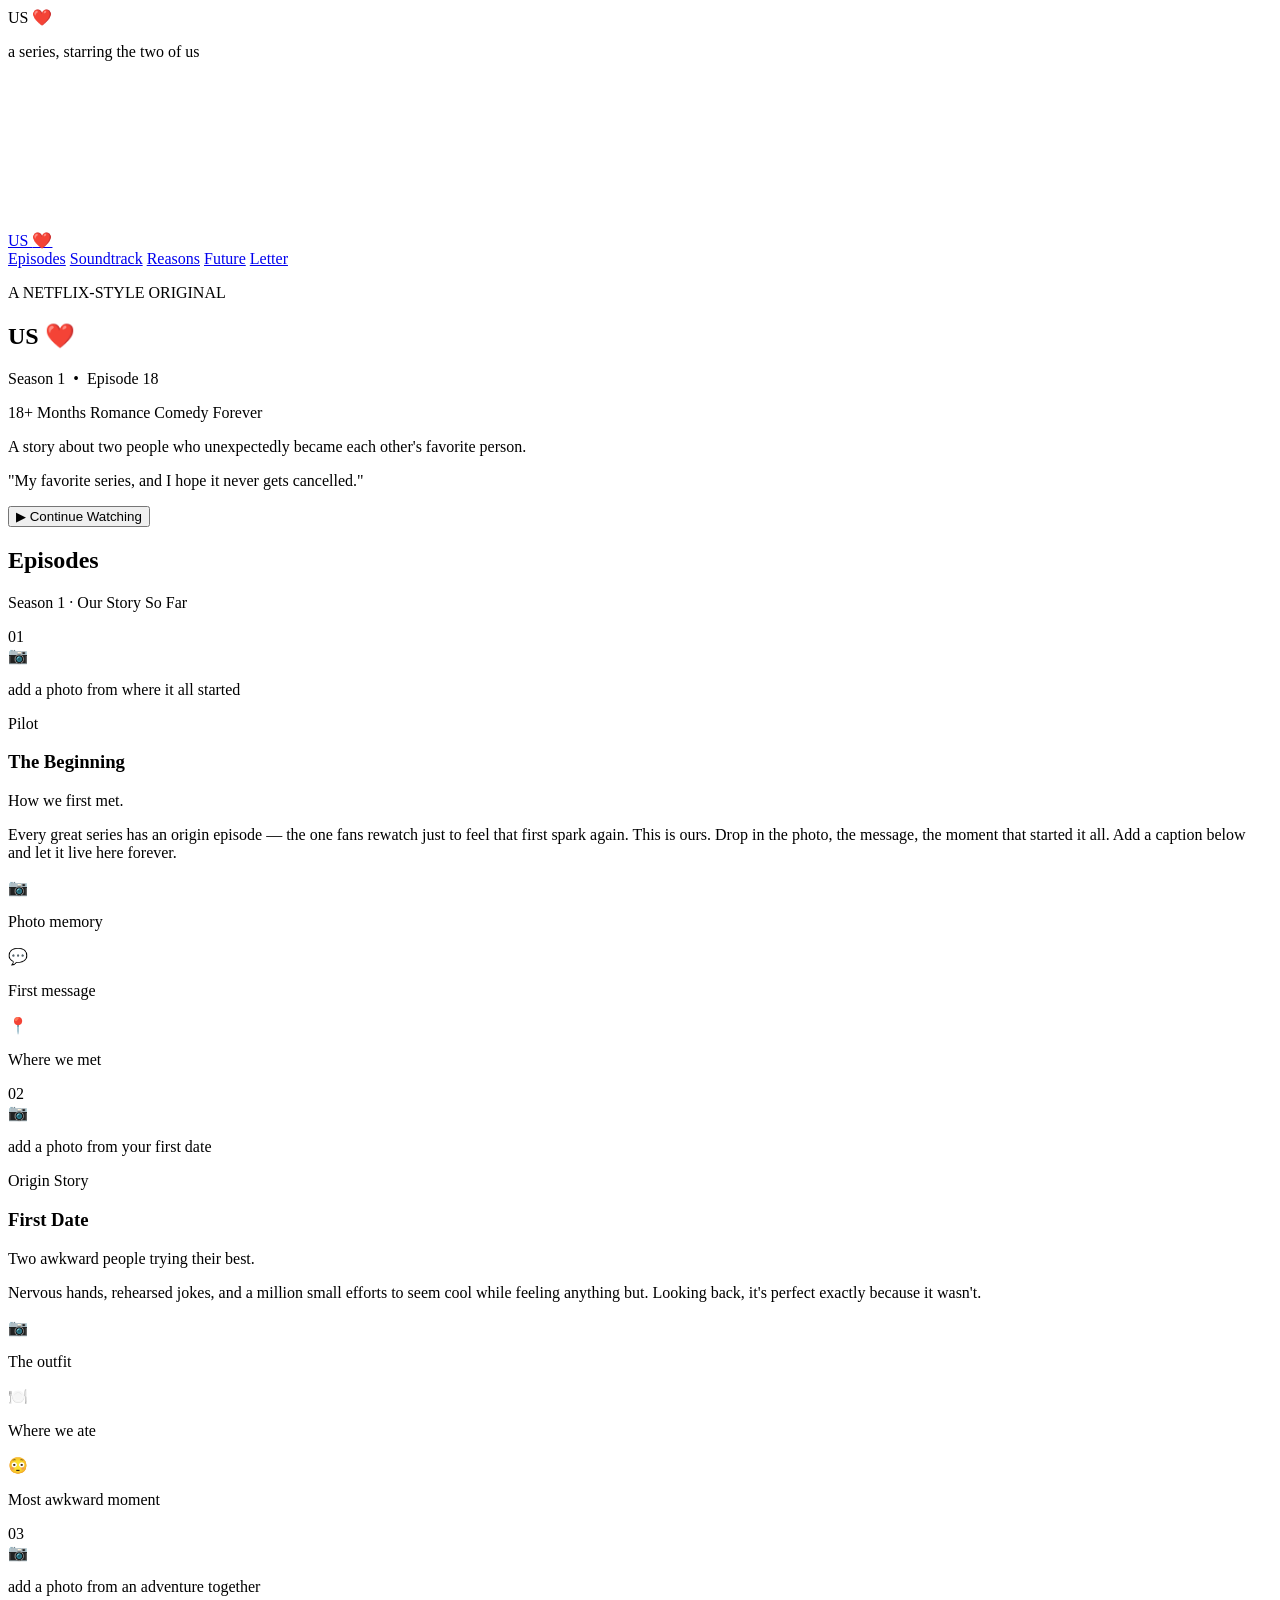
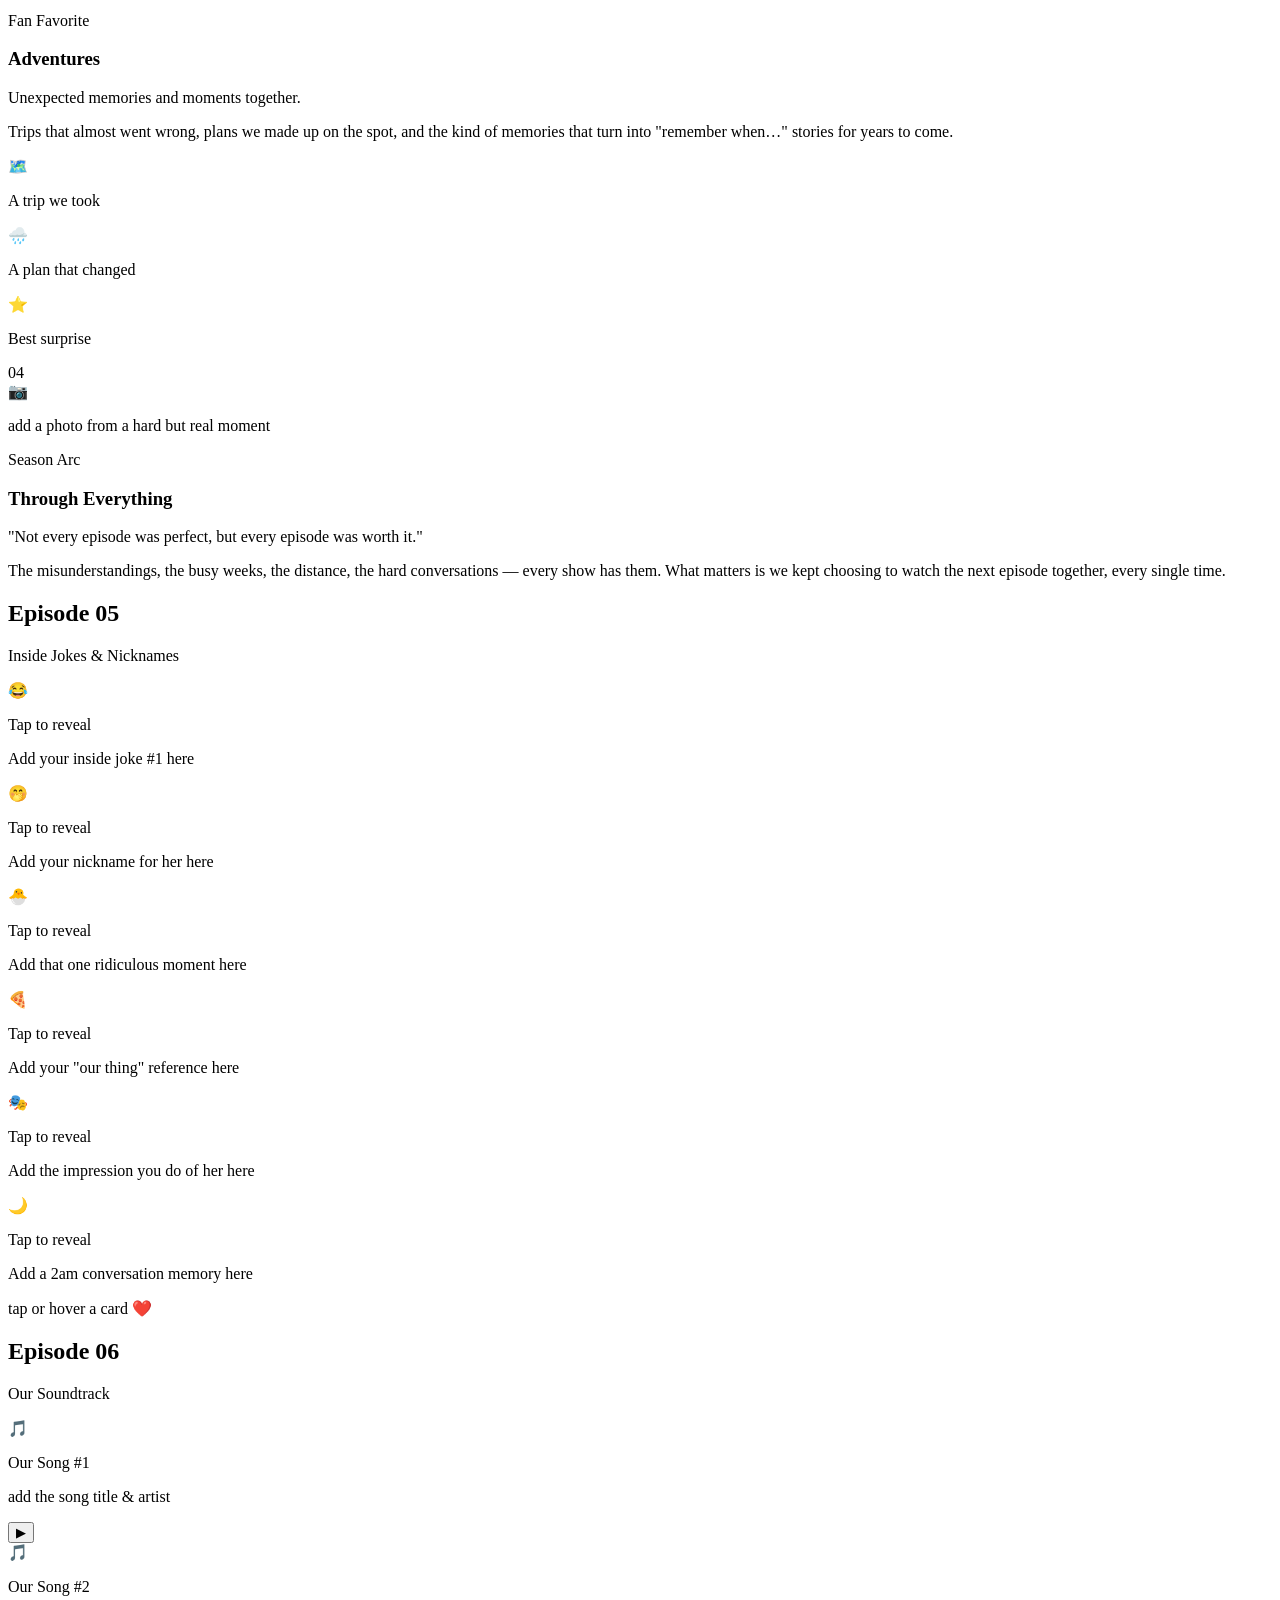
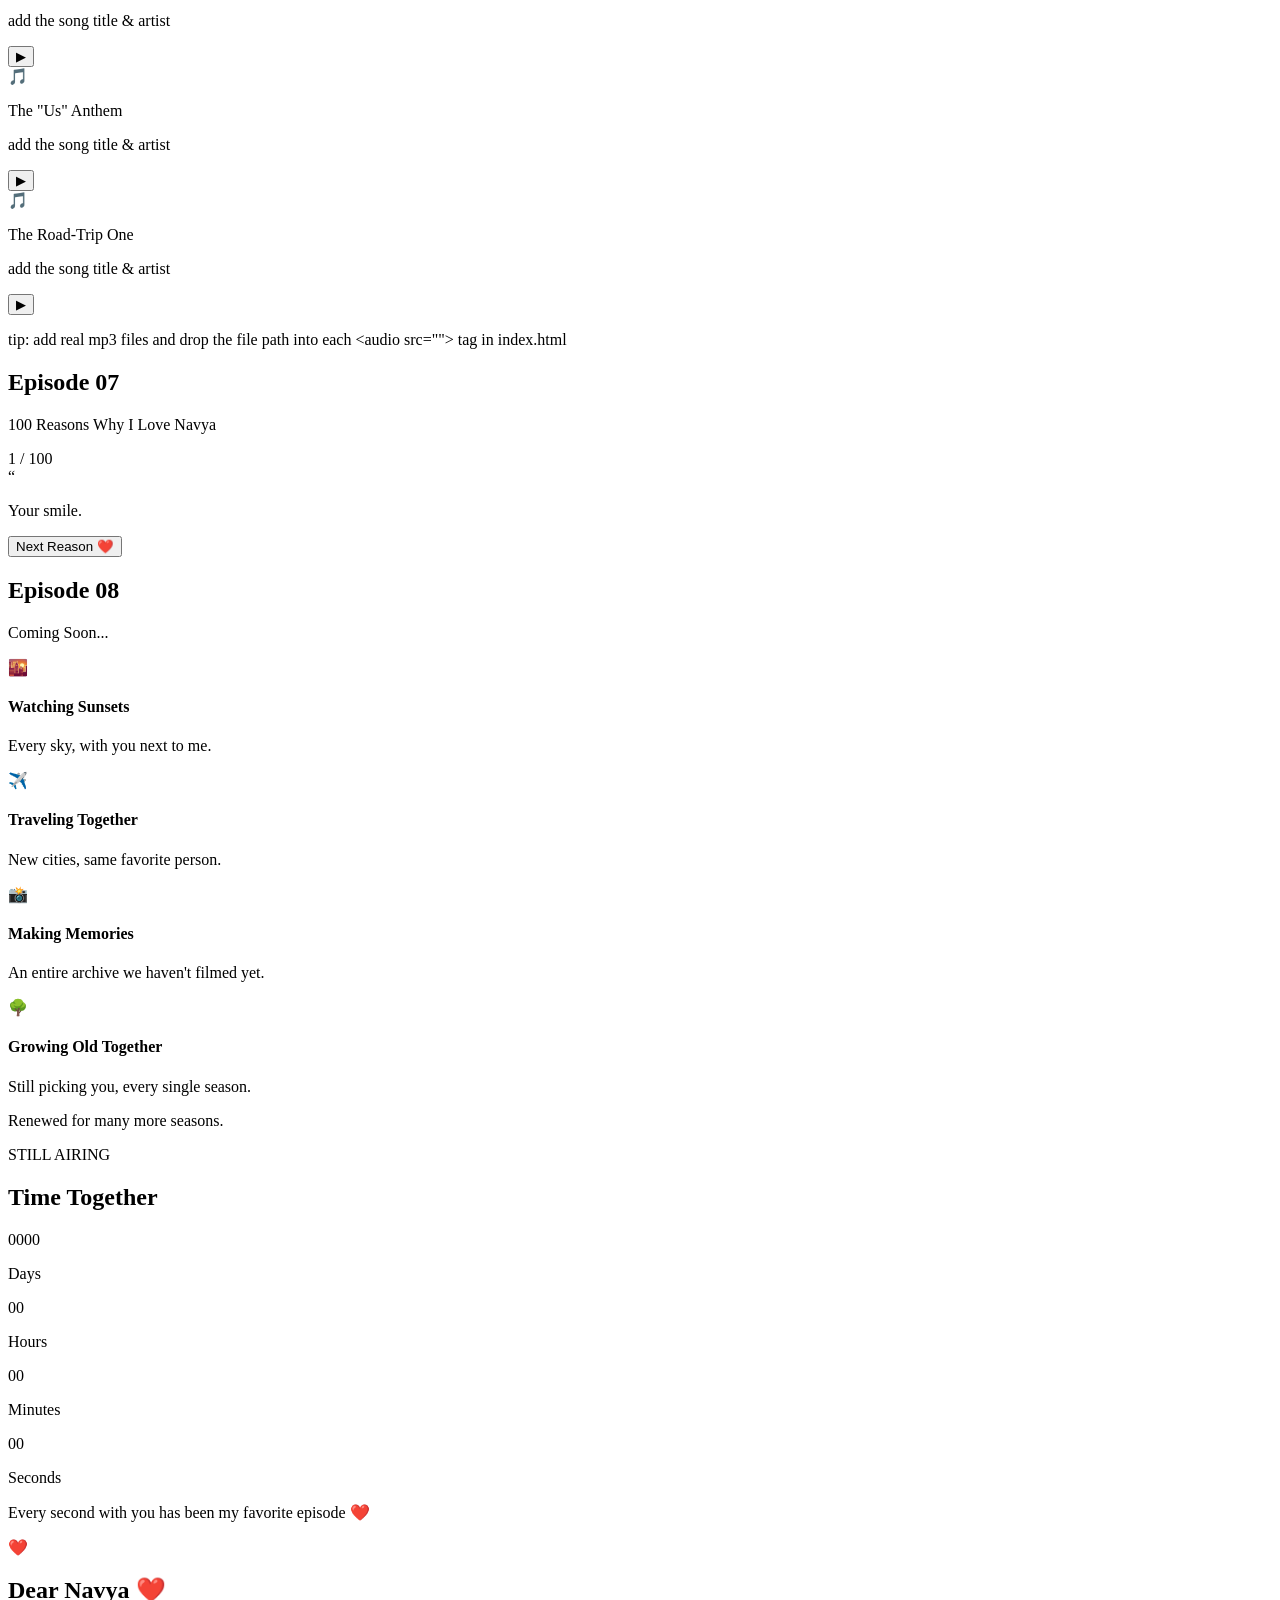
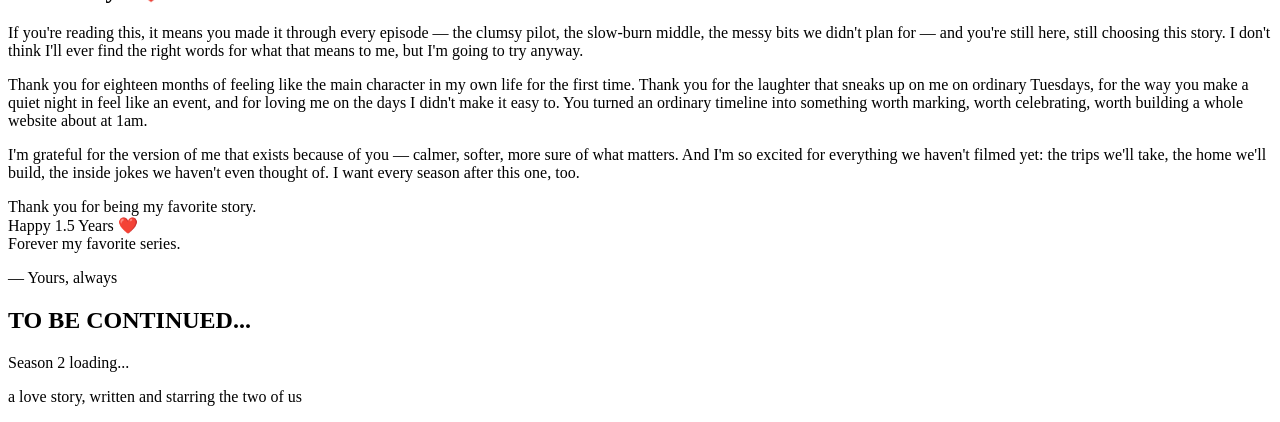
==== index.html @ 9f162639 "Rename index (2).html to index.html" ====
<!DOCTYPE html>
<html lang="en">
<head>
  <meta charset="UTF-8" />
  <meta name="viewport" content="width=device-width, initial-scale=1.0, viewport-fit=cover" />
  <title>US ❤️ | Season 1 · Episode 18</title>
  <meta name="description" content="A Netflix-style love story. US ❤️ — Season 1, Episode 18." />

  <!-- Google Fonts:
       Bebas Neue  -> bold cinematic display face (titles, big numbers)
       Poppins     -> clean modern body/UI face
       Playfair Display -> warm serif italic, reserved only for the love letter -->
  <link rel="preconnect" href="https://fonts.googleapis.com">
  <link rel="preconnect" href="https://fonts.gstatic.com" crossorigin>
  <link href="https://fonts.googleapis.com/css2?family=Bebas+Neue&family=Poppins:ital,wght@0,300;0,400;0,500;0,600;0,700;1,400&family=Playfair+Display:ital,wght@0,500;1,500;1,600&display=swap" rel="stylesheet">

  <link rel="stylesheet" href="style.css" />
</head>
<body>

  <!-- =========================================================
       LOADING SCREEN
       A small homage to the Netflix "ta-dum" logo build animation.
       Red bars converge, a heartbeat pulses, then the curtain lifts
       on your show.
  ========================================================== -->
  <div id="loading-screen" aria-hidden="true">
    <div class="loader-bars">
      <span></span><span></span><span></span><span></span><span></span>
    </div>
    <div class="loader-logo">US <span class="heart">❤️</span></div>
    <p class="loader-caption">a series, starring the two of us</p>
  </div>

  <!-- Ambient drifting particles, sits behind everything -->
  <canvas id="particle-canvas"></canvas>

  <!-- Floating hearts get injected here continuously by script.js -->
  <div id="floating-hearts" aria-hidden="true"></div>

  <!-- =========================================================
       TOP NAVIGATION — Netflix-style fixed bar, glass on scroll
  ========================================================== -->
  <header id="top-nav">
    <a href="#hero" class="nav-logo">US <span class="heart">❤️</span></a>
    <nav class="nav-links">
      <a href="#ep1">Episodes</a>
      <a href="#soundtrack">Soundtrack</a>
      <a href="#reasons">Reasons</a>
      <a href="#comingsoon">Future</a>
      <a href="#letter">Letter</a>
    </nav>
  </header>

  <!-- =========================================================
       HERO — the show's title banner
  ========================================================== -->
  <section id="hero">
    <div class="hero-bg"></div>
    <div class="hero-vignette"></div>

    <div class="hero-content fade-in">
      <p class="hero-eyebrow">A NETFLIX-STYLE ORIGINAL</p>
      <h1 class="hero-title">US <span class="heart">❤️</span></h1>
      <p class="hero-subtitle">Season 1 &nbsp;•&nbsp; Episode 18</p>

      <div class="hero-meta">
        <span class="tag">18+ Months</span>
        <span class="tag">Romance</span>
        <span class="tag">Comedy</span>
        <span class="tag">Forever</span>
      </div>

      <p class="hero-description">
        A story about two people who unexpectedly became
        each other's favorite person.
      </p>

      <p class="hero-tagline">"My favorite series, and I hope it never gets cancelled."</p>

      <button id="continue-watching" class="btn-primary">
        <span class="play-icon">▶</span> Continue Watching
      </button>
    </div>

    <div class="scroll-hint">
      <span></span>
    </div>
  </section>

  <!-- =========================================================
       EPISODE LIST — intro label for the episode section
  ========================================================== -->
  <div class="section-heading fade-in">
    <h2>Episodes</h2>
    <p>Season 1 · Our Story So Far</p>
  </div>

  <!-- ---------- EPISODE 1 — THE BEGINNING ---------- -->
  <section class="episode" id="ep1">
    <div class="episode-inner fade-in">
      <div class="episode-thumb">
        <span class="ep-number">01</span>
        <div class="thumb-placeholder">
          <span>📷</span>
          <p>add a photo from where it all started</p>
        </div>
        <div class="progress-bar"><div class="progress-fill"></div></div>
      </div>
      <div class="episode-info">
        <p class="ep-tag">Pilot</p>
        <h3>The Beginning</h3>
        <p class="ep-desc">How we first met.</p>
        <p class="ep-longtext">
          Every great series has an origin episode — the one fans rewatch
          just to feel that first spark again. This is ours. Drop in the photo,
          the message, the moment that started it all. Add a caption below
          and let it live here forever.
        </p>
        <div class="memory-grid">
          <div class="memory-card"><span>📷</span><p>Photo memory</p></div>
          <div class="memory-card"><span>💬</span><p>First message</p></div>
          <div class="memory-card"><span>📍</span><p>Where we met</p></div>
        </div>
      </div>
    </div>
  </section>

  <!-- ---------- EPISODE 2 — FIRST DATE ---------- -->
  <section class="episode reverse" id="ep2">
    <div class="episode-inner fade-in">
      <div class="episode-thumb">
        <span class="ep-number">02</span>
        <div class="thumb-placeholder">
          <span>📷</span>
          <p>add a photo from your first date</p>
        </div>
        <div class="progress-bar"><div class="progress-fill"></div></div>
      </div>
      <div class="episode-info">
        <p class="ep-tag">Origin Story</p>
        <h3>First Date</h3>
        <p class="ep-desc">Two awkward people trying their best.</p>
        <p class="ep-longtext">
          Nervous hands, rehearsed jokes, and a million small efforts to seem
          cool while feeling anything but. Looking back, it's perfect exactly
          because it wasn't.
        </p>
        <div class="memory-grid">
          <div class="memory-card"><span>📷</span><p>The outfit</p></div>
          <div class="memory-card"><span>🍽️</span><p>Where we ate</p></div>
          <div class="memory-card"><span>😳</span><p>Most awkward moment</p></div>
        </div>
      </div>
    </div>
  </section>

  <!-- ---------- EPISODE 3 — ADVENTURES ---------- -->
  <section class="episode" id="ep3">
    <div class="episode-inner fade-in">
      <div class="episode-thumb">
        <span class="ep-number">03</span>
        <div class="thumb-placeholder">
          <span>📷</span>
          <p>add a photo from an adventure together</p>
        </div>
        <div class="progress-bar"><div class="progress-fill"></div></div>
      </div>
      <div class="episode-info">
        <p class="ep-tag">Fan Favorite</p>
        <h3>Adventures</h3>
        <p class="ep-desc">Unexpected memories and moments together.</p>
        <p class="ep-longtext">
          Trips that almost went wrong, plans we made up on the spot, and
          the kind of memories that turn into "remember when…" stories for
          years to come.
        </p>
        <div class="memory-grid">
          <div class="memory-card"><span>🗺️</span><p>A trip we took</p></div>
          <div class="memory-card"><span>🌧️</span><p>A plan that changed</p></div>
          <div class="memory-card"><span>⭐</span><p>Best surprise</p></div>
        </div>
      </div>
    </div>
  </section>

  <!-- ---------- EPISODE 4 — THROUGH EVERYTHING ---------- -->
  <section class="episode reverse" id="ep4">
    <div class="episode-inner fade-in">
      <div class="episode-thumb">
        <span class="ep-number">04</span>
        <div class="thumb-placeholder">
          <span>📷</span>
          <p>add a photo from a hard but real moment</p>
        </div>
        <div class="progress-bar"><div class="progress-fill"></div></div>
      </div>
      <div class="episode-info">
        <p class="ep-tag">Season Arc</p>
        <h3>Through Everything</h3>
        <p class="ep-desc ep-quote">
          "Not every episode was perfect, but every episode was worth it."
        </p>
        <p class="ep-longtext">
          The misunderstandings, the busy weeks, the distance, the hard
          conversations — every show has them. What matters is we kept
          choosing to watch the next episode together, every single time.
        </p>
      </div>
    </div>
  </section>

  <!-- ---------- EPISODE 5 — INSIDE JOKES ---------- -->
  <section class="episode" id="ep5">
    <div class="section-heading fade-in">
      <h2>Episode 05</h2>
      <p>Inside Jokes &amp; Nicknames</p>
    </div>
    <div class="joke-grid fade-in">
      <div class="joke-card">
        <div class="joke-front"><span>😂</span><p>Tap to reveal</p></div>
        <div class="joke-back"><p>Add your inside joke #1 here</p></div>
      </div>
      <div class="joke-card">
        <div class="joke-front"><span>🤭</span><p>Tap to reveal</p></div>
        <div class="joke-back"><p>Add your nickname for her here</p></div>
      </div>
      <div class="joke-card">
        <div class="joke-front"><span>🐣</span><p>Tap to reveal</p></div>
        <div class="joke-back"><p>Add that one ridiculous moment here</p></div>
      </div>
      <div class="joke-card">
        <div class="joke-front"><span>🍕</span><p>Tap to reveal</p></div>
        <div class="joke-back"><p>Add your "our thing" reference here</p></div>
      </div>
      <div class="joke-card">
        <div class="joke-front"><span>🎭</span><p>Tap to reveal</p></div>
        <div class="joke-back"><p>Add the impression you do of her here</p></div>
      </div>
      <div class="joke-card">
        <div class="joke-front"><span>🌙</span><p>Tap to reveal</p></div>
        <div class="joke-back"><p>Add a 2am conversation memory here</p></div>
      </div>
    </div>
    <p class="hint-text fade-in">tap or hover a card ❤️</p>
  </section>

  <!-- ---------- EPISODE 6 — OUR SOUNDTRACK ---------- -->
  <section id="soundtrack">
    <div class="section-heading fade-in">
      <h2>Episode 06</h2>
      <p>Our Soundtrack</p>
    </div>

    <div class="song-list fade-in">

      <div class="song-card" data-track="1">
        <div class="album-art"><span>🎵</span></div>
        <div class="song-info">
          <p class="song-title">Our Song #1</p>
          <p class="song-artist">add the song title &amp; artist</p>
        </div>
        <div class="equalizer"><span></span><span></span><span></span><span></span></div>
        <button class="play-btn" aria-label="Play song 1">▶</button>
        <!-- Replace src below with your real audio file to make this fully playable -->
        <audio src="" preload="none"></audio>
      </div>

      <div class="song-card" data-track="2">
        <div class="album-art"><span>🎵</span></div>
        <div class="song-info">
          <p class="song-title">Our Song #2</p>
          <p class="song-artist">add the song title &amp; artist</p>
        </div>
        <div class="equalizer"><span></span><span></span><span></span><span></span></div>
        <button class="play-btn" aria-label="Play song 2">▶</button>
        <audio src="" preload="none"></audio>
      </div>

      <div class="song-card" data-track="3">
        <div class="album-art"><span>🎵</span></div>
        <div class="song-info">
          <p class="song-title">The "Us" Anthem</p>
          <p class="song-artist">add the song title &amp; artist</p>
        </div>
        <div class="equalizer"><span></span><span></span><span></span><span></span></div>
        <button class="play-btn" aria-label="Play song 3">▶</button>
        <audio src="" preload="none"></audio>
      </div>

      <div class="song-card" data-track="4">
        <div class="album-art"><span>🎵</span></div>
        <div class="song-info">
          <p class="song-title">The Road-Trip One</p>
          <p class="song-artist">add the song title &amp; artist</p>
        </div>
        <div class="equalizer"><span></span><span></span><span></span><span></span></div>
        <button class="play-btn" aria-label="Play song 4">▶</button>
        <audio src="" preload="none"></audio>
      </div>

    </div>
    <p class="hint-text fade-in">tip: add real mp3 files and drop the file path into each &lt;audio src=""&gt; tag in index.html</p>
  </section>

  <!-- ---------- EPISODE 7 — 100 REASONS WHY I LOVE NAVYA ---------- -->
  <section id="reasons">
    <div class="section-heading fade-in">
      <h2>Episode 07</h2>
      <p>100 Reasons Why I Love Navya</p>
    </div>

    <div class="reasons-box fade-in">
      <div class="reason-counter"><span id="reason-index">1</span> / <span id="reason-total">100</span></div>

      <div class="reason-card-stage">
        <div class="reason-card" id="reason-card">
          <span class="reason-quote-mark">“</span>
          <p id="reason-text">Your smile.</p>
        </div>
      </div>

      <button id="next-reason" class="btn-primary">Next Reason ❤️</button>
    </div>
  </section>

  <!-- ---------- EPISODE 8 — COMING SOON ---------- -->
  <section id="comingsoon">
    <div class="section-heading fade-in">
      <h2>Episode 08</h2>
      <p>Coming Soon...</p>
    </div>

    <div class="future-grid fade-in">
      <div class="future-card">
        <span class="future-icon">🌇</span>
        <h4>Watching Sunsets</h4>
        <p>Every sky, with you next to me.</p>
      </div>
      <div class="future-card">
        <span class="future-icon">✈️</span>
        <h4>Traveling Together</h4>
        <p>New cities, same favorite person.</p>
      </div>
      <div class="future-card">
        <span class="future-icon">📸</span>
        <h4>Making Memories</h4>
        <p>An entire archive we haven't filmed yet.</p>
      </div>
      <div class="future-card">
        <span class="future-icon">🌳</span>
        <h4>Growing Old Together</h4>
        <p>Still picking you, every single season.</p>
      </div>
    </div>

    <p class="renewed-tagline fade-in">Renewed for many more seasons.</p>
  </section>

  <!-- =========================================================
       TIME TOGETHER COUNTER
  ========================================================== -->
  <section id="counter">
    <div class="counter-inner fade-in">
      <p class="counter-eyebrow">STILL AIRING</p>
      <h2>Time Together</h2>

      <div class="counter-grid">
        <div class="counter-unit">
          <span id="count-days">0000</span>
          <p>Days</p>
        </div>
        <div class="counter-unit">
          <span id="count-hours">00</span>
          <p>Hours</p>
        </div>
        <div class="counter-unit">
          <span id="count-minutes">00</span>
          <p>Minutes</p>
        </div>
        <div class="counter-unit">
          <span id="count-seconds">00</span>
          <p>Seconds</p>
        </div>
      </div>

      <p class="counter-caption">Every second with you has been my favorite episode ❤️</p>
    </div>
  </section>

  <!-- =========================================================
       LOVE LETTER
  ========================================================== -->
  <section id="letter">
    <div class="letter-card fade-in">
      <p class="letter-stamp">❤️</p>
      <h2 class="letter-title">Dear Navya ❤️</h2>

      <div class="letter-body">
        <p>
          If you're reading this, it means you made it through every episode —
          the clumsy pilot, the slow-burn middle, the messy bits we didn't
          plan for — and you're still here, still choosing this story.
          I don't think I'll ever find the right words for what that means to me,
          but I'm going to try anyway.
        </p>
        <p>
          Thank you for eighteen months of feeling like the main character in
          my own life for the first time. Thank you for the laughter that
          sneaks up on me on ordinary Tuesdays, for the way you make a quiet
          night in feel like an event, and for loving me on the days I didn't
          make it easy to. You turned an ordinary timeline into something
          worth marking, worth celebrating, worth building a whole website
          about at 1am.
        </p>
        <p>
          I'm grateful for the version of me that exists because of you — calmer,
          softer, more sure of what matters. And I'm so excited for everything
          we haven't filmed yet: the trips we'll take, the home we'll build,
          the inside jokes we haven't even thought of. I want every season after
          this one, too.
        </p>
        <p class="letter-closing">
          Thank you for being my favorite story.<br />
          Happy 1.5 Years ❤️<br />
          Forever my favorite series.
        </p>
      </div>

      <p class="letter-signoff">— Yours, always</p>
    </div>
  </section>

  <!-- =========================================================
       FINAL SCENE
  ========================================================== -->
  <section id="finalscene">
    <div class="final-content fade-in">
      <h2 class="tbc-text">TO BE CONTINUED<span class="dots">...</span></h2>
      <p class="season2-text">
        Season 2 loading<span class="loading-dots"><span>.</span><span>.</span><span>.</span></span>
      </p>
      <p class="final-credit">a love story, written and starring the two of us</p>
    </div>
  </section>

  <script src="script.js"></script>
</body>
</html>
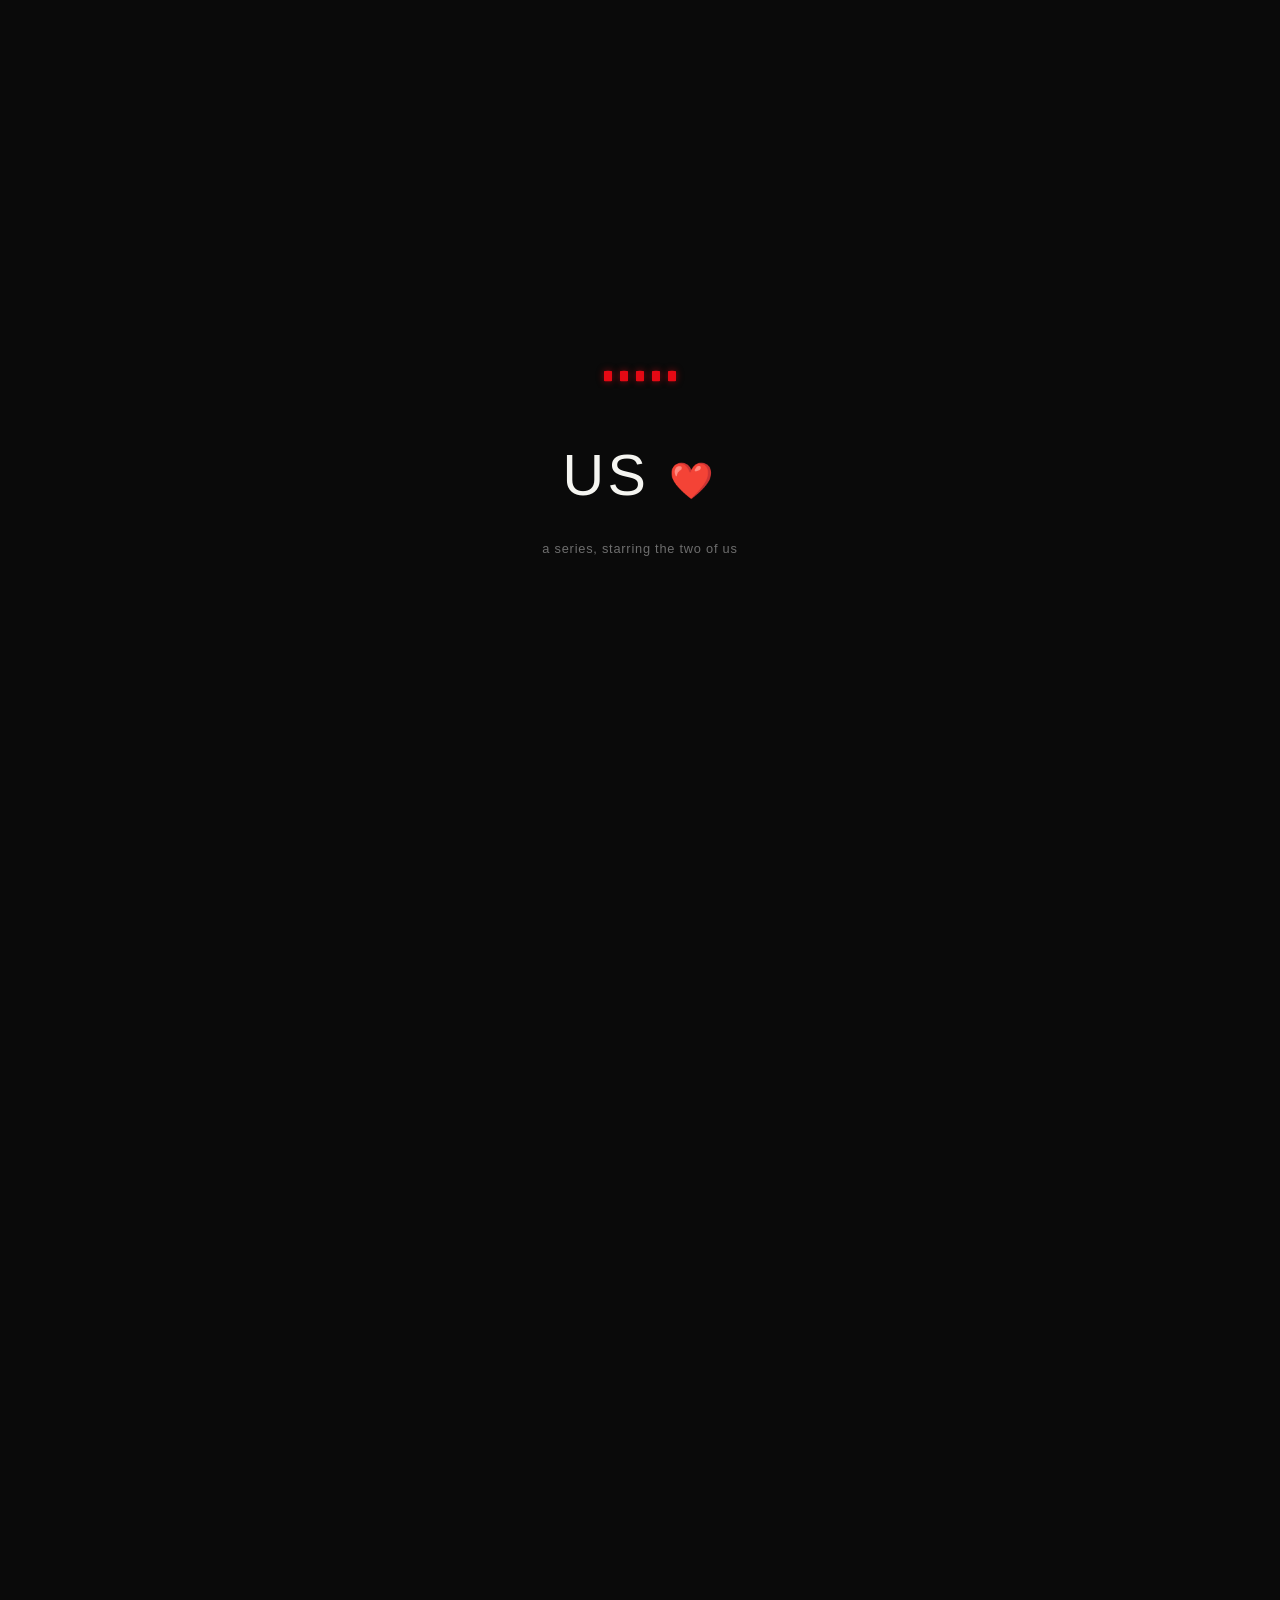
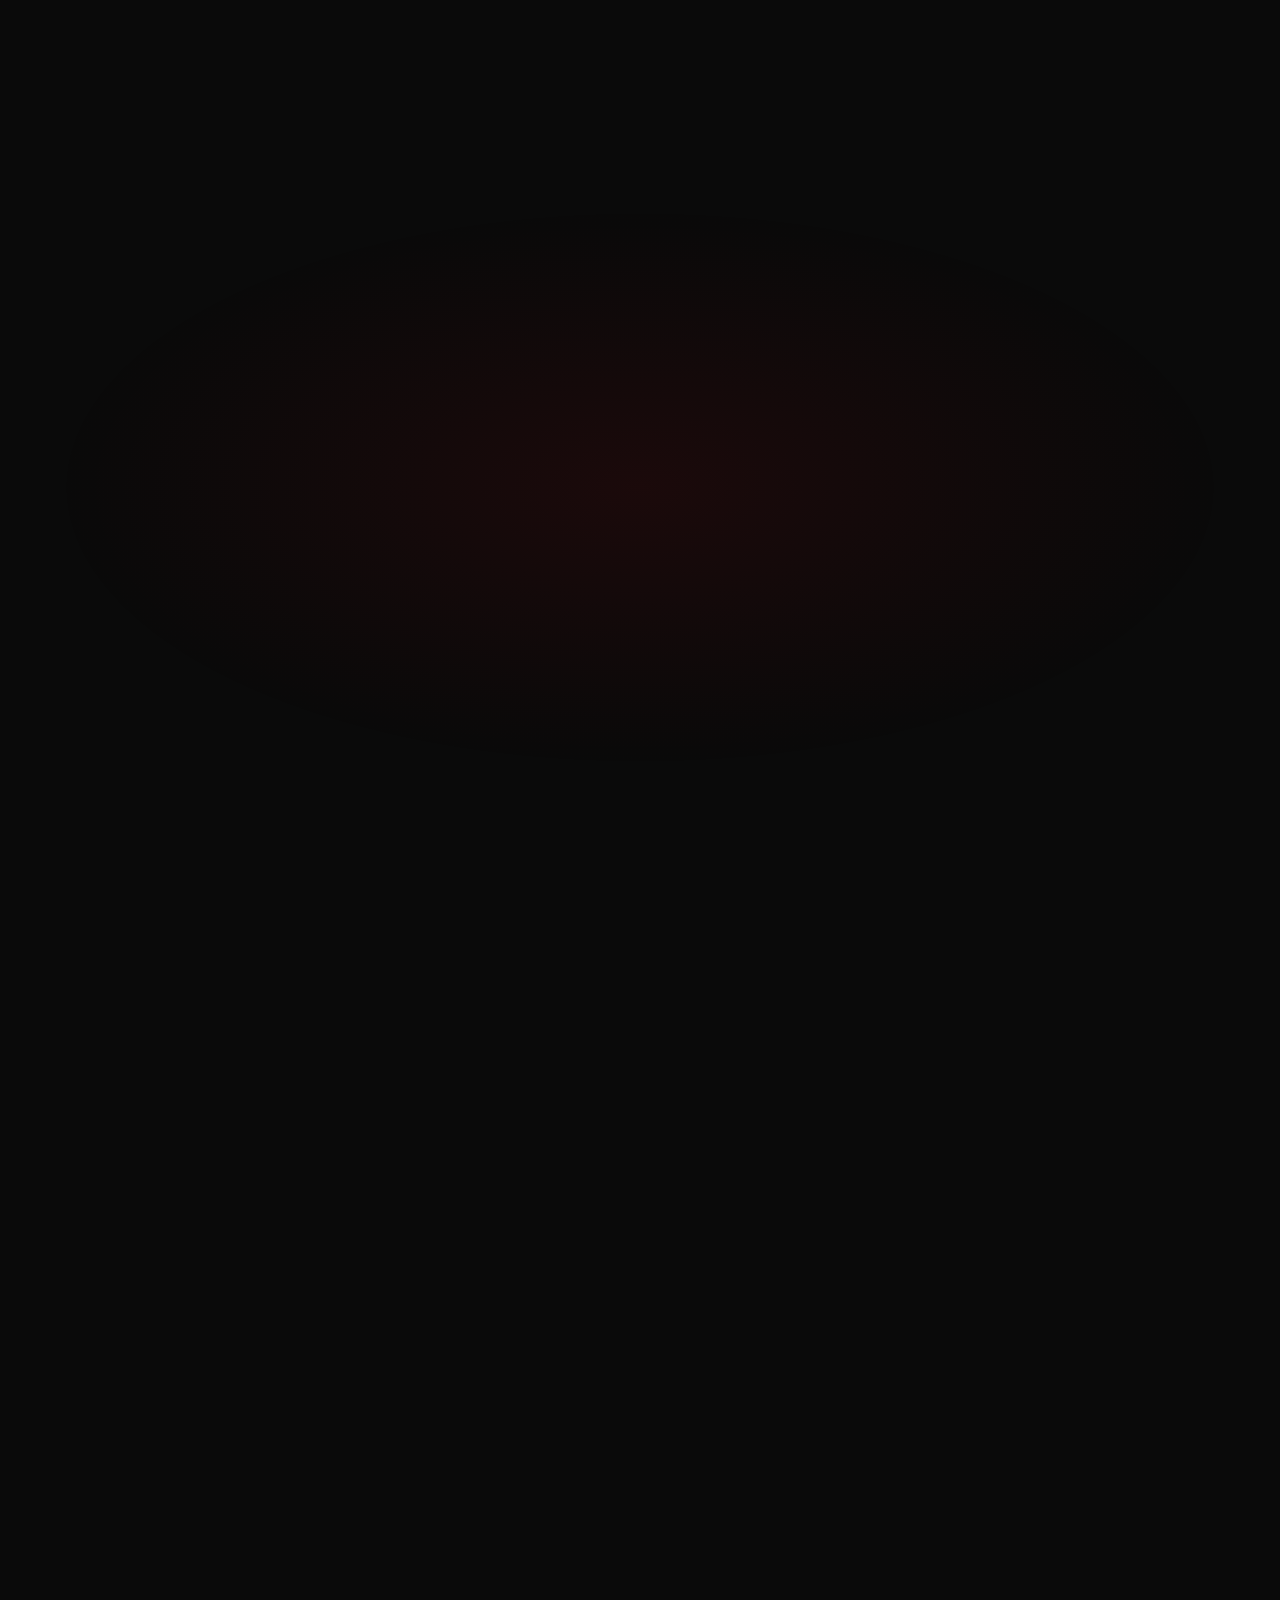
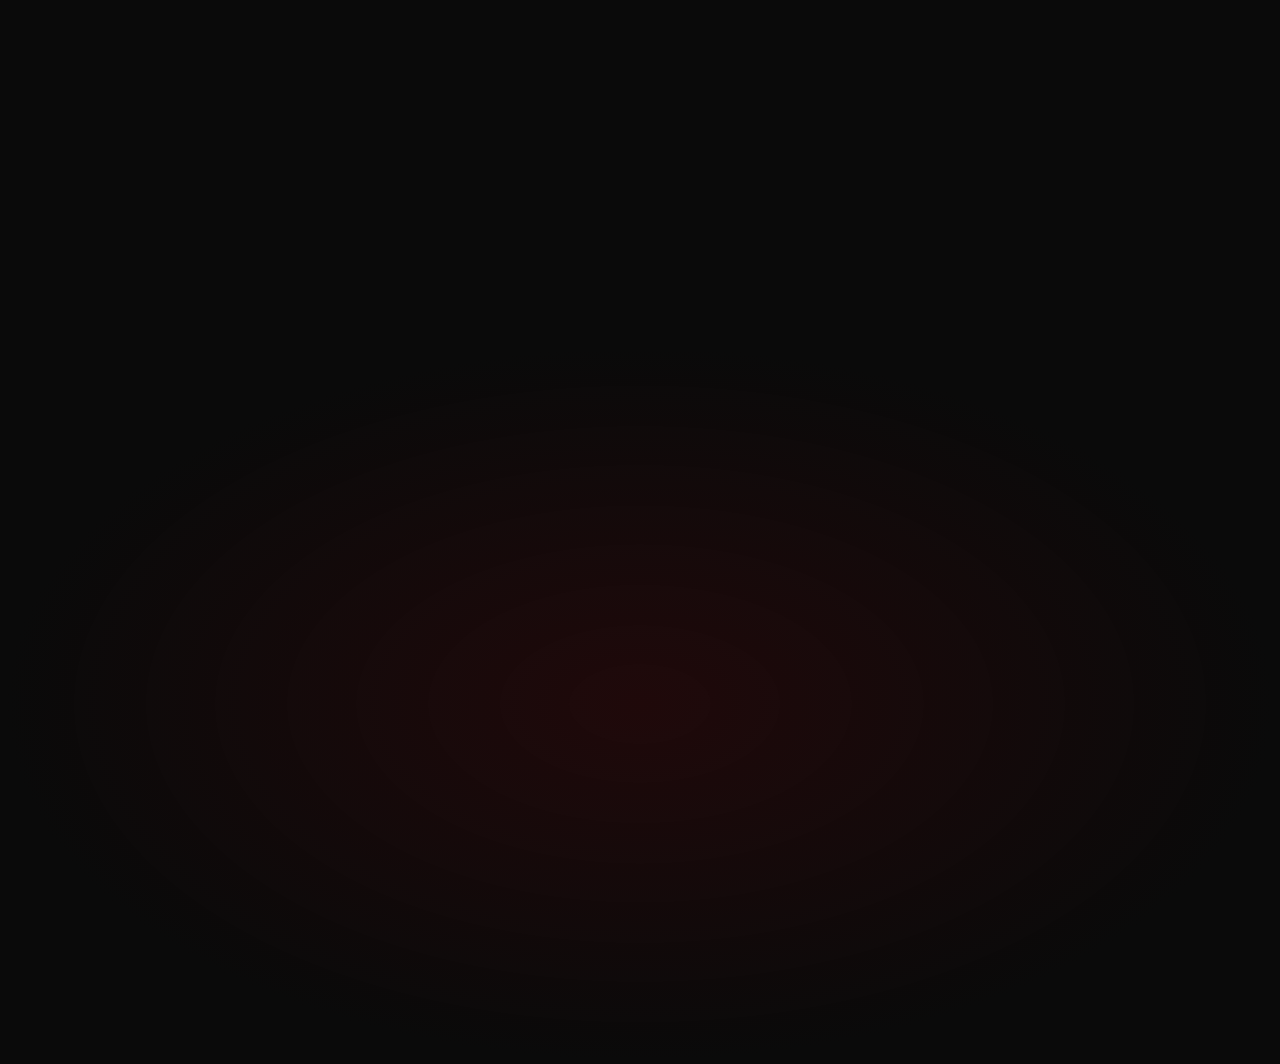
==== commit 9b7a919b: "Update index.html" ====
--- a/index.html
+++ b/index.html
@@ -72,8 +72,8 @@
       </div>
 
       <p class="hero-description">
-        A story about two people who unexpectedly became
-        each other's favorite person.
+        A story of a Retard and a girl who had no idea how
+        retarted he was.
       </p>
 
       <p class="hero-tagline">"My favorite series, and I hope it never gets cancelled."</p>
@@ -93,7 +93,7 @@
   ========================================================== -->
   <div class="section-heading fade-in">
     <h2>Episodes</h2>
-    <p>Season 1 · Our Story So Far</p>
+    <p>Season 1 · Story So Far</p>
   </div>
 
   <!-- ---------- EPISODE 1 — THE BEGINNING ---------- -->
@@ -102,8 +102,7 @@
       <div class="episode-thumb">
         <span class="ep-number">01</span>
         <div class="thumb-placeholder">
-          <span>📷</span>
-          <p>add a photo from where it all started</p>
+          <span><img src="C:\Users\sshai\Desktop\barbie.png"></span>
         </div>
         <div class="progress-bar"><div class="progress-fill"></div></div>
       </div>
@@ -112,15 +111,12 @@
         <h3>The Beginning</h3>
         <p class="ep-desc">How we first met.</p>
         <p class="ep-longtext">
-          Every great series has an origin episode — the one fans rewatch
-          just to feel that first spark again. This is ours. Drop in the photo,
-          the message, the moment that started it all. Add a caption below
-          and let it live here forever.
+          Every great series has a Pilot episode. Ours was awkward and weird but I had
+          a good time. Not so much with the couple with us but issokay. We were third 
+          wheeling so what can i say.
         </p>
         <div class="memory-grid">
-          <div class="memory-card"><span>📷</span><p>Photo memory</p></div>
-          <div class="memory-card"><span>💬</span><p>First message</p></div>
-          <div class="memory-card"><span>📍</span><p>Where we met</p></div>
+          <div class="memory-card"><span>📍</span><p>Shipra Mall, Indirapuram</p></div>
         </div>
       </div>
     </div>
@@ -132,8 +128,7 @@
       <div class="episode-thumb">
         <span class="ep-number">02</span>
         <div class="thumb-placeholder">
-          <span>📷</span>
-          <p>add a photo from your first date</p>
+          <span><img src=""C:\Users\sshai\Desktop\khanmarket.png"></span>
         </div>
         <div class="progress-bar"><div class="progress-fill"></div></div>
       </div>
@@ -142,14 +137,14 @@
         <h3>First Date</h3>
         <p class="ep-desc">Two awkward people trying their best.</p>
         <p class="ep-longtext">
-          Nervous hands, rehearsed jokes, and a million small efforts to seem
-          cool while feeling anything but. Looking back, it's perfect exactly
-          because it wasn't.
+          It had to rain that day and i loved your trench coat. The food was amazinggg and i 
+          didn't eat like i do because it was the first day. I had to pretend i was so full.
+          Such a scam.
         </p>
         <div class="memory-grid">
-          <div class="memory-card"><span>📷</span><p>The outfit</p></div>
-          <div class="memory-card"><span>🍽️</span><p>Where we ate</p></div>
-          <div class="memory-card"><span>😳</span><p>Most awkward moment</p></div>
+          <div class="memory-card"><span><img src="C:\Users\sshai\Desktop\outfile.png"></span><p>The outfit</p></div>
+          <div class="memory-card"><span><img src ="C:\Users\sshai\Desktop\yumyum.png"></span><p>Where we ate</p></div>
+          <div class="memory-card"><span><img src ="C:\Users\sshai\Desktop\metro.png"></span><p>Most awkward moment</p></div>
         </div>
       </div>
     </div>
@@ -161,8 +156,7 @@
       <div class="episode-thumb">
         <span class="ep-number">03</span>
         <div class="thumb-placeholder">
-          <span>📷</span>
-          <p>add a photo from an adventure together</p>
+          <span><img src="C:\Users\sshai\Desktop\chd.png"></span>
         </div>
         <div class="progress-bar"><div class="progress-fill"></div></div>
       </div>
@@ -171,14 +165,15 @@
         <h3>Adventures</h3>
         <p class="ep-desc">Unexpected memories and moments together.</p>
         <p class="ep-longtext">
-          Trips that almost went wrong, plans we made up on the spot, and
-          the kind of memories that turn into "remember when…" stories for
-          years to come.
+          It was a bloody good trip i loved it sm. Apart from the other bloody part. 
+          We had so much fun together all the time be it go karting, street food 
+          hopping or just talking on the terrace. Meeting after 3 months made me realize 
+          how much i love you.
         </p>
         <div class="memory-grid">
-          <div class="memory-card"><span>🗺️</span><p>A trip we took</p></div>
-          <div class="memory-card"><span>🌧️</span><p>A plan that changed</p></div>
-          <div class="memory-card"><span>⭐</span><p>Best surprise</p></div>
+          <div class="memory-card"><span><img src="C:\Users\sshai\Desktop\chd2.png"></span><p>A trip we took</p></div>
+          <div class="memory-card"><span><img src="C:\Users\sshai\Desktop\gmama.png"></span><p>A plan that changed</p></div>
+          <div class="memory-card"><span><img src="C:\Users\sshai\Desktop\surprise.png"></span><p>Best surprise</p></div>
         </div>
       </div>
     </div>
--- a/style.css
+++ b/style.css
@@ -0,0 +1,963 @@
+/* =====================================================================
+   US ❤️ — ANNIVERSARY SITE STYLESHEET
+   A Netflix-inspired, cinematic, glassmorphism love letter.
+   Organized into: Tokens > Base > Loader > Nav > Hero > Episodes >
+   Joke cards > Soundtrack > Reasons > Future > Counter > Letter >
+   Final scene > Floating hearts/particles > Animations > Responsive
+===================================================================== */
+
+/* ---------------------------------------------------------------
+   1. DESIGN TOKENS
+---------------------------------------------------------------- */
+:root {
+  /* Colors */
+  --black: #0a0a0a;          /* page background */
+  --black-soft: #141414;     /* Netflix-style card surface */
+  --black-elevated: #1c1c1c;
+  --red: #e50914;            /* signature accent */
+  --red-glow: rgba(229, 9, 20, 0.55);
+  --red-dim: rgba(229, 9, 20, 0.12);
+  --white: #f5f5f1;
+  --gray: #a3a3a3;           /* muted body text */
+  --gray-dim: #6e6e6e;
+  --gold: #d8b46a;           /* warm accent, reserved for the love letter only */
+  --glass-bg: rgba(255, 255, 255, 0.05);
+  --glass-border: rgba(255, 255, 255, 0.12);
+
+  /* Typography */
+  --font-display: 'Bebas Neue', Impact, sans-serif;
+  --font-body: 'Poppins', -apple-system, BlinkMacSystemFont, sans-serif;
+  --font-letter: 'Playfair Display', Georgia, serif;
+
+  /* Layout */
+  --max-width: 1180px;
+  --section-padding: clamp(64px, 10vw, 120px) 24px;
+  --radius-md: 14px;
+  --radius-lg: 22px;
+
+  /* Motion */
+  --ease-cinematic: cubic-bezier(0.22, 1, 0.36, 1);
+}
+
+/* ---------------------------------------------------------------
+   2. BASE / RESET
+---------------------------------------------------------------- */
+* { margin: 0; padding: 0; box-sizing: border-box; }
+
+html {
+  scroll-behavior: smooth;
+  background: var(--black);
+}
+
+body {
+  background: var(--black);
+  color: var(--white);
+  font-family: var(--font-body);
+  font-weight: 300;
+  line-height: 1.6;
+  overflow-x: hidden;
+  -webkit-font-smoothing: antialiased;
+}
+
+/* Lock scrolling while the intro loader plays */
+body.is-loading { overflow: hidden; height: 100vh; }
+
+a { color: inherit; text-decoration: none; }
+img { max-width: 100%; display: block; }
+button { font-family: inherit; cursor: pointer; border: none; background: none; color: inherit; }
+
+::selection { background: var(--red); color: var(--white); }
+
+/* Inline heart emoji used in logos/titles — keep it visually balanced
+   with the surrounding display type rather than full emoji size */
+.heart {
+  display: inline-block;
+  font-size: 0.62em;
+  vertical-align: 0.05em;
+}
+
+/* Respect reduced-motion preferences */
+@media (prefers-reduced-motion: reduce) {
+  *, *::before, *::after {
+    animation-duration: 0.001ms !important;
+    animation-iteration-count: 1 !important;
+    transition-duration: 0.001ms !important;
+    scroll-behavior: auto !important;
+  }
+}
+
+/* Reusable section heading */
+.section-heading {
+  text-align: center;
+  max-width: var(--max-width);
+  margin: 0 auto;
+  padding: clamp(40px, 8vw, 72px) 24px 8px;
+}
+.section-heading h2 {
+  font-family: var(--font-display);
+  font-size: clamp(2rem, 5vw, 2.8rem);
+  letter-spacing: 0.03em;
+  color: var(--white);
+}
+.section-heading p {
+  color: var(--red);
+  font-weight: 500;
+  letter-spacing: 0.08em;
+  text-transform: uppercase;
+  font-size: 0.85rem;
+  margin-top: 6px;
+}
+
+.hint-text {
+  text-align: center;
+  color: var(--gray-dim);
+  font-size: 0.8rem;
+  margin-top: 28px;
+  font-style: italic;
+}
+
+/* Generic primary CTA button used across the site */
+.btn-primary {
+  display: inline-flex;
+  align-items: center;
+  gap: 10px;
+  background: var(--red);
+  color: var(--white);
+  font-family: var(--font-body);
+  font-weight: 600;
+  font-size: 1rem;
+  padding: 16px 36px;
+  border-radius: 6px;
+  letter-spacing: 0.02em;
+  box-shadow: 0 8px 30px var(--red-glow);
+  transition: transform 0.25s var(--ease-cinematic), box-shadow 0.25s var(--ease-cinematic), background 0.25s;
+}
+.btn-primary:hover {
+  background: #ff0a16;
+  transform: translateY(-3px) scale(1.03);
+  box-shadow: 0 14px 40px var(--red-glow);
+}
+.btn-primary:active { transform: translateY(-1px) scale(0.99); }
+.play-icon { font-size: 0.85rem; }
+
+/* ---------------------------------------------------------------
+   3. SCROLL FADE-IN UTILITY
+   Elements start hidden/offset; script.js toggles .visible
+   via IntersectionObserver.
+---------------------------------------------------------------- */
+.fade-in {
+  opacity: 0;
+  transform: translateY(36px);
+  transition: opacity 0.9s var(--ease-cinematic), transform 0.9s var(--ease-cinematic);
+}
+.fade-in.visible {
+  opacity: 1;
+  transform: translateY(0);
+}
+
+/* ---------------------------------------------------------------
+   4. LOADING SCREEN — Netflix "ta-dum" homage
+---------------------------------------------------------------- */
+#loading-screen {
+  position: fixed;
+  inset: 0;
+  z-index: 9999;
+  background: var(--black);
+  display: flex;
+  flex-direction: column;
+  align-items: center;
+  justify-content: center;
+  gap: 18px;
+  transition: opacity 0.8s ease, visibility 0.8s ease;
+}
+#loading-screen.hidden {
+  opacity: 0;
+  visibility: hidden;
+  pointer-events: none;
+}
+
+.loader-bars {
+  display: flex;
+  gap: 8px;
+  height: 70px;
+  align-items: center;
+}
+.loader-bars span {
+  width: 8px;
+  height: 100%;
+  background: var(--red);
+  border-radius: 4px;
+  transform: scaleY(0.15);
+  animation: barPulse 1.1s var(--ease-cinematic) infinite;
+  box-shadow: 0 0 18px var(--red-glow);
+}
+.loader-bars span:nth-child(1) { animation-delay: 0s; }
+.loader-bars span:nth-child(2) { animation-delay: 0.1s; }
+.loader-bars span:nth-child(3) { animation-delay: 0.2s; }
+.loader-bars span:nth-child(4) { animation-delay: 0.3s; }
+.loader-bars span:nth-child(5) { animation-delay: 0.4s; }
+
+@keyframes barPulse {
+  0%, 100% { transform: scaleY(0.15); }
+  50% { transform: scaleY(1); }
+}
+
+.loader-logo {
+  font-family: var(--font-display);
+  font-size: clamp(2.4rem, 8vw, 3.6rem);
+  letter-spacing: 0.06em;
+  color: var(--white);
+  opacity: 0;
+  animation: loaderLogoReveal 0.8s var(--ease-cinematic) forwards;
+  animation-delay: 1.2s;
+}
+@keyframes loaderLogoReveal {
+  from { opacity: 0; letter-spacing: 0.3em; }
+  to   { opacity: 1; letter-spacing: 0.06em; }
+}
+
+.loader-caption {
+  color: var(--gray-dim);
+  font-size: 0.8rem;
+  letter-spacing: 0.05em;
+  opacity: 0;
+  animation: loaderLogoReveal 0.8s ease forwards;
+  animation-delay: 1.6s;
+}
+
+/* ---------------------------------------------------------------
+   5. AMBIENT PARTICLE CANVAS + FLOATING HEARTS
+---------------------------------------------------------------- */
+#particle-canvas {
+  position: fixed;
+  inset: 0;
+  z-index: 0;
+  width: 100%;
+  height: 100%;
+  pointer-events: none;
+  opacity: 0.5;
+}
+
+#floating-hearts {
+  position: fixed;
+  inset: 0;
+  z-index: 1;
+  pointer-events: none;
+  overflow: hidden;
+}
+.floating-heart {
+  position: absolute;
+  bottom: -40px;
+  font-size: var(--size, 18px);
+  opacity: 0.8;
+  animation: floatUp var(--duration, 9s) linear forwards;
+  filter: drop-shadow(0 0 6px rgba(229, 9, 20, 0.45));
+}
+@keyframes floatUp {
+  0%   { transform: translateY(0) translateX(0) rotate(0deg); opacity: 0; }
+  10%  { opacity: 0.85; }
+  100% { transform: translateY(-110vh) translateX(var(--drift, 40px)) rotate(25deg); opacity: 0; }
+}
+
+/* All real content sits above the ambient layers */
+#top-nav, section, .section-heading { position: relative; z-index: 2; }
+
+/* ---------------------------------------------------------------
+   6. TOP NAVIGATION
+---------------------------------------------------------------- */
+#top-nav {
+  position: fixed;
+  top: 0; left: 0; right: 0;
+  z-index: 100;
+  display: flex;
+  align-items: center;
+  justify-content: space-between;
+  padding: 18px clamp(20px, 5vw, 60px);
+  transition: background 0.4s ease, backdrop-filter 0.4s ease, box-shadow 0.4s ease, padding 0.4s ease;
+}
+#top-nav.scrolled {
+  background: rgba(10, 10, 10, 0.75);
+  backdrop-filter: blur(16px);
+  box-shadow: 0 4px 24px rgba(0,0,0,0.4);
+  padding: 12px clamp(20px, 5vw, 60px);
+}
+.nav-logo {
+  font-family: var(--font-display);
+  font-size: 1.5rem;
+  letter-spacing: 0.04em;
+  color: var(--red);
+}
+.nav-links {
+  display: flex;
+  gap: clamp(14px, 2vw, 28px);
+}
+.nav-links a {
+  font-size: 0.82rem;
+  font-weight: 500;
+  color: var(--gray);
+  letter-spacing: 0.02em;
+  transition: color 0.25s ease;
+  position: relative;
+}
+.nav-links a:hover { color: var(--white); }
+.nav-links a::after {
+  content: '';
+  position: absolute;
+  left: 0; bottom: -6px;
+  width: 0; height: 2px;
+  background: var(--red);
+  transition: width 0.25s ease;
+}
+.nav-links a:hover::after { width: 100%; }
+
+/* ---------------------------------------------------------------
+   7. HERO
+---------------------------------------------------------------- */
+#hero {
+  position: relative;
+  min-height: 100vh;
+  display: flex;
+  align-items: center;
+  justify-content: flex-start;
+  overflow: hidden;
+  padding: 0 clamp(20px, 6vw, 90px);
+}
+
+.hero-bg {
+  position: absolute;
+  inset: -5%;
+  z-index: -2;
+  /* Placeholder cinematic banner: swap for a real photo via background-image */
+  background:
+    radial-gradient(circle at 25% 25%, rgba(229, 9, 20, 0.35), transparent 55%),
+    radial-gradient(circle at 80% 70%, rgba(120, 10, 40, 0.35), transparent 50%),
+    linear-gradient(135deg, #1a0508 0%, #0a0a0a 60%);
+  filter: blur(6px) saturate(1.1);
+  animation: bgDrift 18s ease-in-out infinite alternate;
+}
+@keyframes bgDrift {
+  from { transform: scale(1) translate(0, 0); }
+  to   { transform: scale(1.08) translate(-1%, -1%); }
+}
+
+.hero-vignette {
+  position: absolute;
+  inset: 0;
+  z-index: -1;
+  background: linear-gradient(180deg, rgba(10,10,10,0.2) 0%, rgba(10,10,10,0.55) 60%, var(--black) 100%);
+}
+
+.hero-content {
+  max-width: 720px;
+}
+.hero-eyebrow {
+  color: var(--red);
+  font-size: 0.78rem;
+  letter-spacing: 0.18em;
+  font-weight: 600;
+  margin-bottom: 14px;
+}
+.hero-title {
+  font-family: var(--font-display);
+  font-size: clamp(3.2rem, 12vw, 6.5rem);
+  line-height: 0.95;
+  letter-spacing: 0.02em;
+  text-shadow: 0 0 50px rgba(229, 9, 20, 0.35);
+}
+.hero-subtitle {
+  font-size: clamp(1rem, 2vw, 1.3rem);
+  color: var(--white);
+  font-weight: 500;
+  margin-top: 10px;
+  letter-spacing: 0.03em;
+}
+.hero-meta {
+  display: flex;
+  flex-wrap: wrap;
+  gap: 10px;
+  margin: 18px 0;
+}
+.tag {
+  font-size: 0.72rem;
+  letter-spacing: 0.05em;
+  padding: 5px 12px;
+  border: 1px solid var(--glass-border);
+  border-radius: 100px;
+  color: var(--gray);
+  background: var(--glass-bg);
+  backdrop-filter: blur(6px);
+}
+.hero-description {
+  font-size: clamp(1rem, 2vw, 1.15rem);
+  color: var(--white);
+  max-width: 540px;
+  margin-top: 6px;
+}
+.hero-tagline {
+  font-style: italic;
+  color: var(--gray);
+  margin-top: 14px;
+  font-size: 0.98rem;
+}
+#continue-watching { margin-top: 30px; }
+
+.scroll-hint {
+  position: absolute;
+  bottom: 32px;
+  left: 50%;
+  transform: translateX(-50%);
+}
+.scroll-hint span {
+  display: block;
+  width: 22px;
+  height: 36px;
+  border: 2px solid var(--glass-border);
+  border-radius: 14px;
+  position: relative;
+}
+.scroll-hint span::before {
+  content: '';
+  position: absolute;
+  top: 6px; left: 50%;
+  width: 4px; height: 4px;
+  background: var(--red);
+  border-radius: 50%;
+  transform: translateX(-50%);
+  animation: scrollDot 1.6s ease infinite;
+}
+@keyframes scrollDot {
+  0% { top: 6px; opacity: 1; }
+  70% { top: 20px; opacity: 0; }
+  100% { top: 6px; opacity: 0; }
+}
+
+/* ---------------------------------------------------------------
+   8. EPISODE SECTIONS (Ep 1–4)
+---------------------------------------------------------------- */
+.episode {
+  padding: var(--section-padding);
+}
+.episode-inner {
+  max-width: var(--max-width);
+  margin: 0 auto;
+  display: grid;
+  grid-template-columns: 1.1fr 1fr;
+  gap: clamp(28px, 5vw, 64px);
+  align-items: center;
+}
+.episode.reverse .episode-inner {
+  grid-template-columns: 1fr 1.1fr;
+}
+.episode.reverse .episode-thumb { order: 2; }
+.episode.reverse .episode-info { order: 1; }
+
+.episode-thumb {
+  position: relative;
+  border-radius: var(--radius-lg);
+  overflow: hidden;
+  background: var(--black-soft);
+  border: 1px solid var(--glass-border);
+  box-shadow: 0 20px 50px rgba(0,0,0,0.45);
+  transition: transform 0.4s var(--ease-cinematic), box-shadow 0.4s var(--ease-cinematic);
+}
+.episode-thumb:hover {
+  transform: translateY(-6px) scale(1.015);
+  box-shadow: 0 28px 60px rgba(229, 9, 20, 0.18), 0 20px 50px rgba(0,0,0,0.5);
+}
+.ep-number {
+  position: absolute;
+  top: 14px; left: 14px;
+  font-family: var(--font-display);
+  font-size: 1.6rem;
+  color: var(--white);
+  background: rgba(0,0,0,0.5);
+  padding: 2px 12px;
+  border-radius: 6px;
+  z-index: 2;
+  letter-spacing: 0.04em;
+}
+.thumb-placeholder {
+  aspect-ratio: 4 / 3;
+  display: flex;
+  flex-direction: column;
+  align-items: center;
+  justify-content: center;
+  gap: 10px;
+  background:
+    repeating-linear-gradient(135deg, rgba(255,255,255,0.03) 0 2px, transparent 2px 14px),
+    linear-gradient(160deg, #1d1d1d, #0d0d0d);
+  color: var(--gray-dim);
+  text-align: center;
+  padding: 20px;
+}
+.thumb-placeholder span { font-size: 2.4rem; opacity: 0.5; }
+.thumb-placeholder p { font-size: 0.82rem; max-width: 220px; }
+
+.progress-bar {
+  height: 4px;
+  background: rgba(255,255,255,0.12);
+}
+.progress-fill {
+  height: 100%;
+  width: 100%;
+  background: var(--red);
+  box-shadow: 0 0 12px var(--red-glow);
+  transform-origin: left;
+  animation: fillBar 1.4s var(--ease-cinematic) forwards;
+  animation-play-state: paused;
+}
+.episode-thumb.in-view .progress-fill { animation-play-state: running; }
+@keyframes fillBar {
+  from { transform: scaleX(0); }
+  to   { transform: scaleX(1); }
+}
+
+.episode-info .ep-tag {
+  color: var(--red);
+  font-size: 0.75rem;
+  letter-spacing: 0.1em;
+  text-transform: uppercase;
+  font-weight: 600;
+  margin-bottom: 8px;
+}
+.episode-info h3 {
+  font-family: var(--font-display);
+  font-size: clamp(1.8rem, 4vw, 2.5rem);
+  letter-spacing: 0.02em;
+  margin-bottom: 10px;
+}
+.ep-desc {
+  font-size: 1.05rem;
+  color: var(--white);
+  margin-bottom: 12px;
+}
+.ep-quote {
+  font-family: var(--font-letter);
+  font-style: italic;
+  font-size: 1.3rem;
+  color: var(--gold);
+}
+.ep-longtext {
+  color: var(--gray);
+  font-size: 0.95rem;
+  max-width: 480px;
+}
+
+.memory-grid {
+  display: grid;
+  grid-template-columns: repeat(3, 1fr);
+  gap: 10px;
+  margin-top: 22px;
+}
+.memory-card {
+  background: var(--glass-bg);
+  border: 1px solid var(--glass-border);
+  border-radius: var(--radius-md);
+  padding: 16px 10px;
+  text-align: center;
+  backdrop-filter: blur(10px);
+  transition: transform 0.3s var(--ease-cinematic), border-color 0.3s ease;
+}
+.memory-card:hover {
+  transform: translateY(-4px);
+  border-color: var(--red);
+}
+.memory-card span { font-size: 1.4rem; display: block; margin-bottom: 6px; opacity: 0.85; }
+.memory-card p { font-size: 0.72rem; color: var(--gray); }
+
+/* ---------------------------------------------------------------
+   9. EPISODE 5 — INSIDE JOKES (flip cards)
+---------------------------------------------------------------- */
+.joke-grid {
+  max-width: var(--max-width);
+  margin: 0 auto;
+  padding: 0 24px;
+  display: grid;
+  grid-template-columns: repeat(3, 1fr);
+  gap: 20px;
+}
+.joke-card {
+  position: relative;
+  perspective: 1000px;
+  height: 170px;
+  cursor: pointer;
+}
+.joke-front, .joke-back {
+  position: absolute;
+  inset: 0;
+  display: flex;
+  flex-direction: column;
+  align-items: center;
+  justify-content: center;
+  gap: 8px;
+  border-radius: var(--radius-md);
+  backface-visibility: hidden;
+  transition: transform 0.6s var(--ease-cinematic);
+  text-align: center;
+  padding: 16px;
+}
+.joke-front {
+  background: var(--glass-bg);
+  border: 1px solid var(--glass-border);
+  backdrop-filter: blur(10px);
+  transform: rotateY(0deg);
+}
+.joke-front span { font-size: 2rem; }
+.joke-front p { font-size: 0.78rem; color: var(--gray-dim); }
+.joke-back {
+  background: linear-gradient(160deg, #2a0a0d, #150305);
+  border: 1px solid rgba(229,9,20,0.4);
+  transform: rotateY(180deg);
+  font-size: 0.95rem;
+  color: var(--white);
+}
+.joke-card.flipped .joke-front { transform: rotateY(180deg); }
+.joke-card.flipped .joke-back  { transform: rotateY(360deg); }
+
+/* ---------------------------------------------------------------
+   10. EPISODE 6 — SOUNDTRACK
+---------------------------------------------------------------- */
+#soundtrack { padding-bottom: clamp(64px, 10vw, 120px); }
+.song-list {
+  max-width: 820px;
+  margin: 0 auto;
+  padding: 0 24px;
+  display: flex;
+  flex-direction: column;
+  gap: 14px;
+}
+.song-card {
+  display: flex;
+  align-items: center;
+  gap: 16px;
+  background: var(--glass-bg);
+  border: 1px solid var(--glass-border);
+  border-radius: var(--radius-md);
+  padding: 14px 18px;
+  backdrop-filter: blur(10px);
+  transition: border-color 0.3s ease, transform 0.3s ease;
+}
+.song-card:hover { border-color: rgba(229,9,20,0.45); transform: translateY(-2px); }
+.album-art {
+  width: 52px; height: 52px;
+  flex-shrink: 0;
+  border-radius: 8px;
+  background: linear-gradient(135deg, #3a0a10, #120203);
+  display: flex; align-items: center; justify-content: center;
+  font-size: 1.3rem;
+}
+.song-info { flex: 1; min-width: 0; }
+.song-title { font-weight: 500; font-size: 0.95rem; }
+.song-artist { font-size: 0.78rem; color: var(--gray-dim); margin-top: 2px; }
+
+.equalizer {
+  display: flex;
+  align-items: flex-end;
+  gap: 3px;
+  height: 20px;
+  opacity: 0;
+  transition: opacity 0.3s ease;
+}
+.song-card.playing .equalizer { opacity: 1; }
+.equalizer span {
+  width: 3px;
+  background: var(--red);
+  border-radius: 2px;
+  animation: eqBounce 0.9s ease-in-out infinite;
+}
+.equalizer span:nth-child(1) { animation-delay: 0s; }
+.equalizer span:nth-child(2) { animation-delay: 0.2s; }
+.equalizer span:nth-child(3) { animation-delay: 0.4s; }
+.equalizer span:nth-child(4) { animation-delay: 0.1s; }
+@keyframes eqBounce {
+  0%, 100% { height: 4px; }
+  50% { height: 18px; }
+}
+
+.play-btn {
+  width: 40px; height: 40px;
+  border-radius: 50%;
+  background: var(--red);
+  color: var(--white);
+  display: flex; align-items: center; justify-content: center;
+  flex-shrink: 0;
+  font-size: 0.85rem;
+  transition: transform 0.25s var(--ease-cinematic), background 0.25s;
+}
+.play-btn:hover { transform: scale(1.1); background: #ff0a16; }
+
+/* ---------------------------------------------------------------
+   11. EPISODE 7 — 100 REASONS (interactive)
+---------------------------------------------------------------- */
+#reasons { padding: var(--section-padding); }
+.reasons-box {
+  max-width: 640px;
+  margin: 0 auto;
+  text-align: center;
+}
+.reason-counter {
+  color: var(--gray-dim);
+  font-size: 0.85rem;
+  letter-spacing: 0.05em;
+  margin-bottom: 20px;
+}
+.reason-counter span { color: var(--red); font-weight: 600; }
+
+.reason-card-stage {
+  min-height: 220px;
+  display: flex;
+  align-items: center;
+  justify-content: center;
+  margin-bottom: 28px;
+}
+.reason-card {
+  width: 100%;
+  background: var(--glass-bg);
+  border: 1px solid var(--glass-border);
+  border-radius: var(--radius-lg);
+  padding: 44px 32px;
+  backdrop-filter: blur(14px);
+  box-shadow: 0 20px 50px rgba(0,0,0,0.4);
+  position: relative;
+}
+.reason-quote-mark {
+  position: absolute;
+  top: 6px; left: 22px;
+  font-family: var(--font-letter);
+  font-size: 3.2rem;
+  color: rgba(229,9,20,0.35);
+}
+#reason-text {
+  font-family: var(--font-letter);
+  font-style: italic;
+  font-size: clamp(1.4rem, 4vw, 1.9rem);
+  color: var(--white);
+}
+.reason-card.swap-out { animation: reasonOut 0.28s ease forwards; }
+.reason-card.swap-in  { animation: reasonIn 0.4s var(--ease-cinematic) forwards; }
+@keyframes reasonOut {
+  to { opacity: 0; transform: translateY(-10px) scale(0.97); }
+}
+@keyframes reasonIn {
+  from { opacity: 0; transform: translateY(14px) scale(0.97); }
+  to   { opacity: 1; transform: translateY(0) scale(1); }
+}
+
+/* ---------------------------------------------------------------
+   12. EPISODE 8 — COMING SOON
+---------------------------------------------------------------- */
+.future-grid {
+  max-width: var(--max-width);
+  margin: 0 auto;
+  padding: 0 24px;
+  display: grid;
+  grid-template-columns: repeat(4, 1fr);
+  gap: 18px;
+}
+.future-card {
+  background: var(--glass-bg);
+  border: 1px solid var(--glass-border);
+  border-radius: var(--radius-lg);
+  padding: 32px 18px;
+  text-align: center;
+  backdrop-filter: blur(10px);
+  transition: transform 0.35s var(--ease-cinematic), border-color 0.35s ease, box-shadow 0.35s ease;
+}
+.future-card:hover {
+  transform: translateY(-8px);
+  border-color: rgba(229,9,20,0.5);
+  box-shadow: 0 20px 40px rgba(229,9,20,0.15);
+}
+.future-icon { font-size: 2.2rem; display: block; margin-bottom: 14px; }
+.future-card h4 { font-size: 1.05rem; margin-bottom: 8px; }
+.future-card p { font-size: 0.85rem; color: var(--gray); }
+
+.renewed-tagline {
+  text-align: center;
+  font-family: var(--font-letter);
+  font-style: italic;
+  color: var(--red);
+  font-size: 1.2rem;
+  margin-top: 40px;
+}
+
+/* ---------------------------------------------------------------
+   13. TIME TOGETHER COUNTER
+---------------------------------------------------------------- */
+#counter {
+  padding: var(--section-padding);
+  background: radial-gradient(ellipse at center, rgba(229,9,20,0.08), transparent 65%);
+}
+.counter-inner { max-width: 820px; margin: 0 auto; text-align: center; }
+.counter-eyebrow {
+  color: var(--red);
+  letter-spacing: 0.2em;
+  font-size: 0.75rem;
+  font-weight: 600;
+  margin-bottom: 8px;
+}
+.counter-inner h2 {
+  font-family: var(--font-display);
+  font-size: clamp(2.2rem, 5vw, 3.2rem);
+  margin-bottom: 36px;
+}
+.counter-grid {
+  display: grid;
+  grid-template-columns: repeat(4, 1fr);
+  gap: 14px;
+}
+.counter-unit {
+  background: var(--glass-bg);
+  border: 1px solid var(--glass-border);
+  border-radius: var(--radius-lg);
+  padding: clamp(18px, 4vw, 32px) 10px;
+  backdrop-filter: blur(12px);
+}
+.counter-unit span {
+  font-family: var(--font-display);
+  font-size: clamp(1.8rem, 6vw, 3rem);
+  color: var(--red);
+  text-shadow: 0 0 20px var(--red-glow);
+  display: block;
+  letter-spacing: 0.02em;
+}
+.counter-unit p {
+  font-size: 0.75rem;
+  letter-spacing: 0.08em;
+  text-transform: uppercase;
+  color: var(--gray);
+  margin-top: 6px;
+}
+.counter-caption {
+  margin-top: 32px;
+  font-style: italic;
+  color: var(--gray);
+  font-size: 1rem;
+}
+
+/* ---------------------------------------------------------------
+   14. LOVE LETTER
+   Deliberately warmer than the rest of the site — gold accent +
+   serif italic — to mark this as the one "real" moment in the show.
+---------------------------------------------------------------- */
+#letter {
+  padding: var(--section-padding);
+}
+.letter-card {
+  max-width: 720px;
+  margin: 0 auto;
+  background: linear-gradient(165deg, rgba(216,180,106,0.06), rgba(255,255,255,0.04));
+  border: 1px solid rgba(216,180,106,0.28);
+  border-radius: var(--radius-lg);
+  padding: clamp(32px, 6vw, 64px);
+  backdrop-filter: blur(16px);
+  box-shadow: 0 30px 70px rgba(0,0,0,0.5);
+  position: relative;
+}
+.letter-stamp {
+  position: absolute;
+  top: -20px; right: 30px;
+  font-size: 2.2rem;
+  filter: drop-shadow(0 0 14px var(--red-glow));
+}
+.letter-title {
+  font-family: var(--font-letter);
+  font-style: italic;
+  font-weight: 600;
+  color: var(--gold);
+  font-size: clamp(1.8rem, 4vw, 2.4rem);
+  margin-bottom: 24px;
+}
+.letter-body p {
+  font-family: var(--font-letter);
+  font-size: clamp(1rem, 2vw, 1.15rem);
+  color: #ece6d8;
+  margin-bottom: 18px;
+  line-height: 1.85;
+}
+.letter-closing {
+  margin-top: 26px;
+  color: var(--gold);
+  font-weight: 500;
+}
+.letter-signoff {
+  margin-top: 30px;
+  text-align: right;
+  font-family: var(--font-letter);
+  font-style: italic;
+  color: var(--gray);
+}
+
+/* ---------------------------------------------------------------
+   15. FINAL SCENE
+---------------------------------------------------------------- */
+#finalscene {
+  min-height: 80vh;
+  display: flex;
+  align-items: center;
+  justify-content: center;
+  text-align: center;
+  position: relative;
+  background: radial-gradient(ellipse at center, rgba(229,9,20,0.1), var(--black) 70%);
+  padding: var(--section-padding);
+}
+.tbc-text {
+  font-family: var(--font-display);
+  font-size: clamp(2.4rem, 9vw, 5rem);
+  letter-spacing: 0.08em;
+  text-shadow: 0 0 60px var(--red-glow);
+  animation: tbcGlow 3.2s ease-in-out infinite;
+}
+@keyframes tbcGlow {
+  0%, 100% { text-shadow: 0 0 40px var(--red-glow); }
+  50% { text-shadow: 0 0 75px var(--red-glow); }
+}
+.season2-text {
+  margin-top: 18px;
+  font-size: clamp(1rem, 2.5vw, 1.3rem);
+  color: var(--gray);
+  letter-spacing: 0.05em;
+}
+.loading-dots span {
+  animation: dotPulse 1.4s ease-in-out infinite;
+  opacity: 0.2;
+}
+.loading-dots span:nth-child(1) { animation-delay: 0s; }
+.loading-dots span:nth-child(2) { animation-delay: 0.2s; }
+.loading-dots span:nth-child(3) { animation-delay: 0.4s; }
+@keyframes dotPulse {
+  0%, 100% { opacity: 0.2; }
+  50% { opacity: 1; }
+}
+.final-credit {
+  margin-top: 36px;
+  font-size: 0.78rem;
+  letter-spacing: 0.1em;
+  text-transform: uppercase;
+  color: var(--gray-dim);
+}
+
+/* ---------------------------------------------------------------
+   16. RESPONSIVE — TABLET & MOBILE
+---------------------------------------------------------------- */
+@media (max-width: 900px) {
+  .episode-inner { grid-template-columns: 1fr; }
+  .episode.reverse .episode-thumb,
+  .episode.reverse .episode-info { order: unset; }
+  .joke-grid { grid-template-columns: repeat(2, 1fr); }
+  .future-grid { grid-template-columns: repeat(2, 1fr); }
+  .counter-grid { grid-template-columns: repeat(2, 1fr); gap: 12px; }
+}
+
+@media (max-width: 640px) {
+  .nav-links { display: none; } /* keep the bar clean on small phones */
+  .hero-content { max-width: 100%; }
+  .joke-grid { grid-template-columns: 1fr; }
+  .memory-grid { grid-template-columns: 1fr; }
+  .song-card { flex-wrap: wrap; }
+  .letter-card { padding: 28px 20px; }
+}
+
+@media (max-width: 420px) {
+  .future-grid { grid-template-columns: 1fr; }
+}
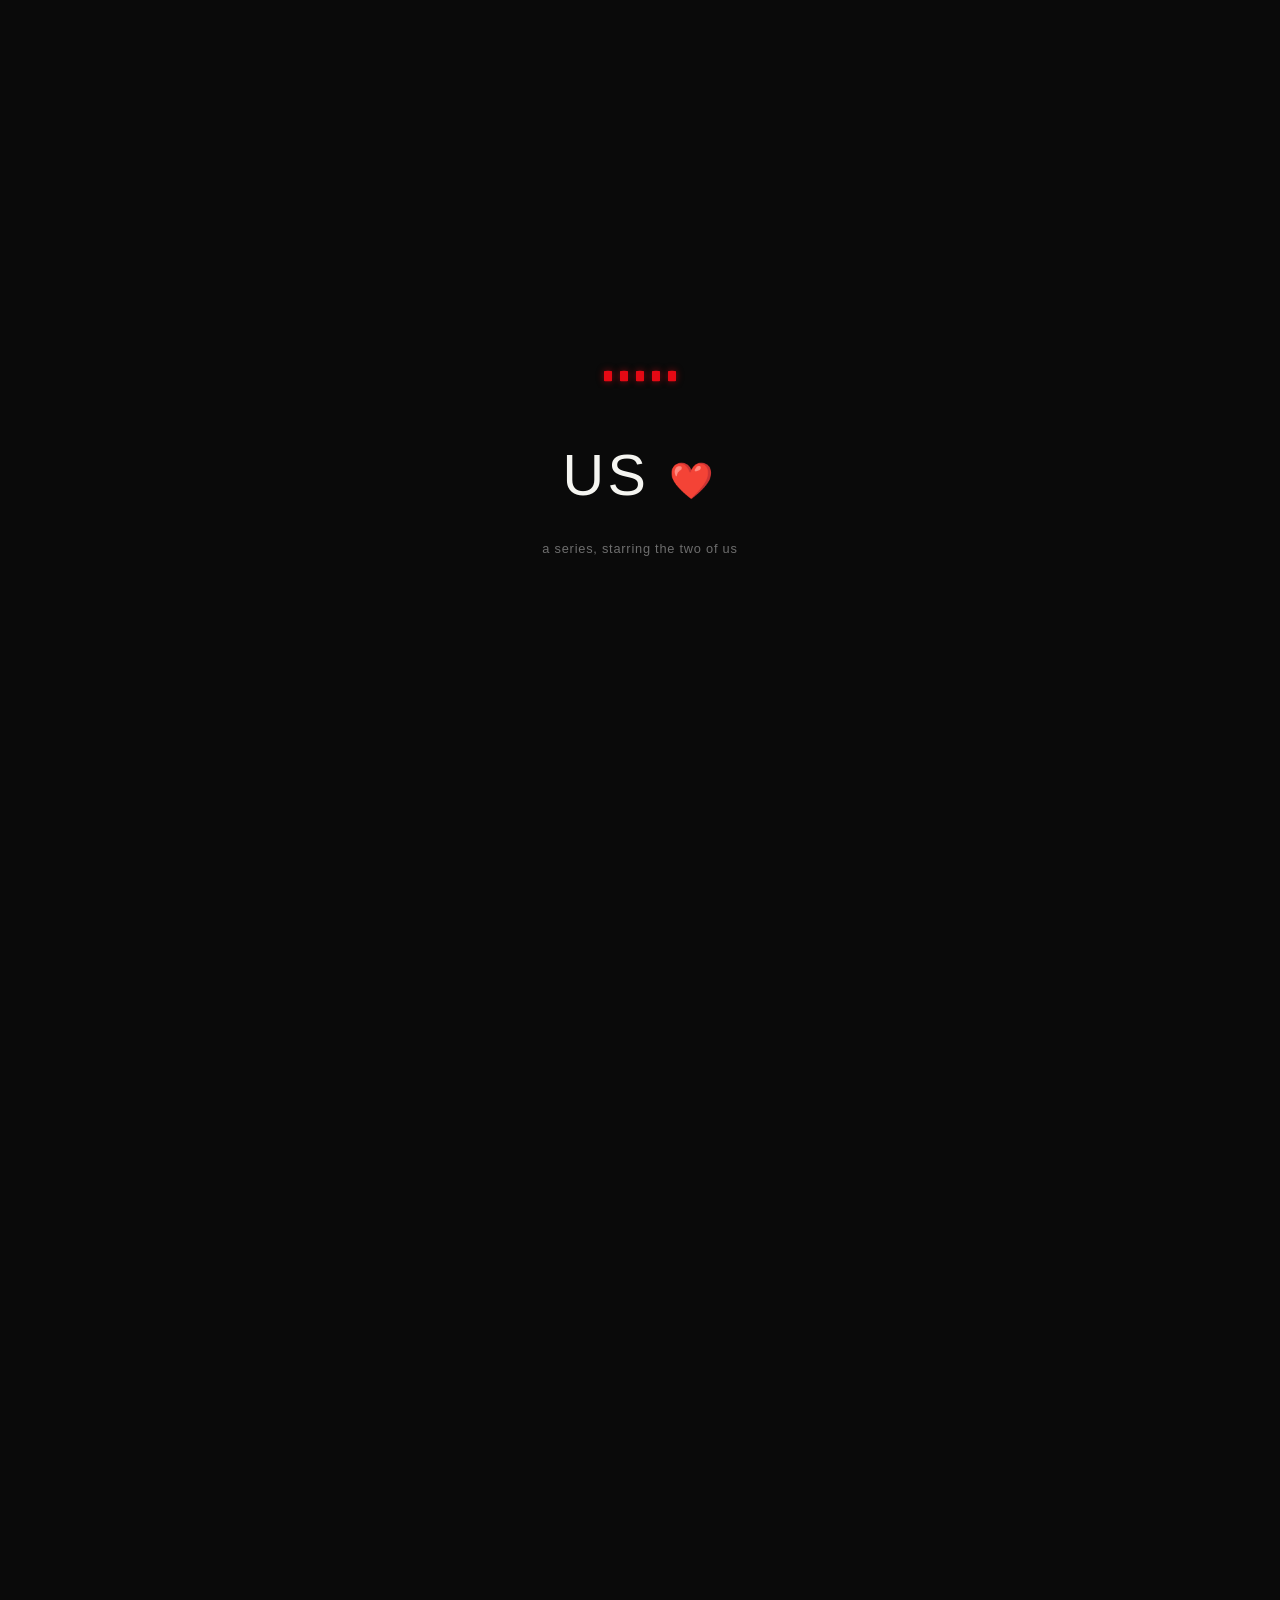
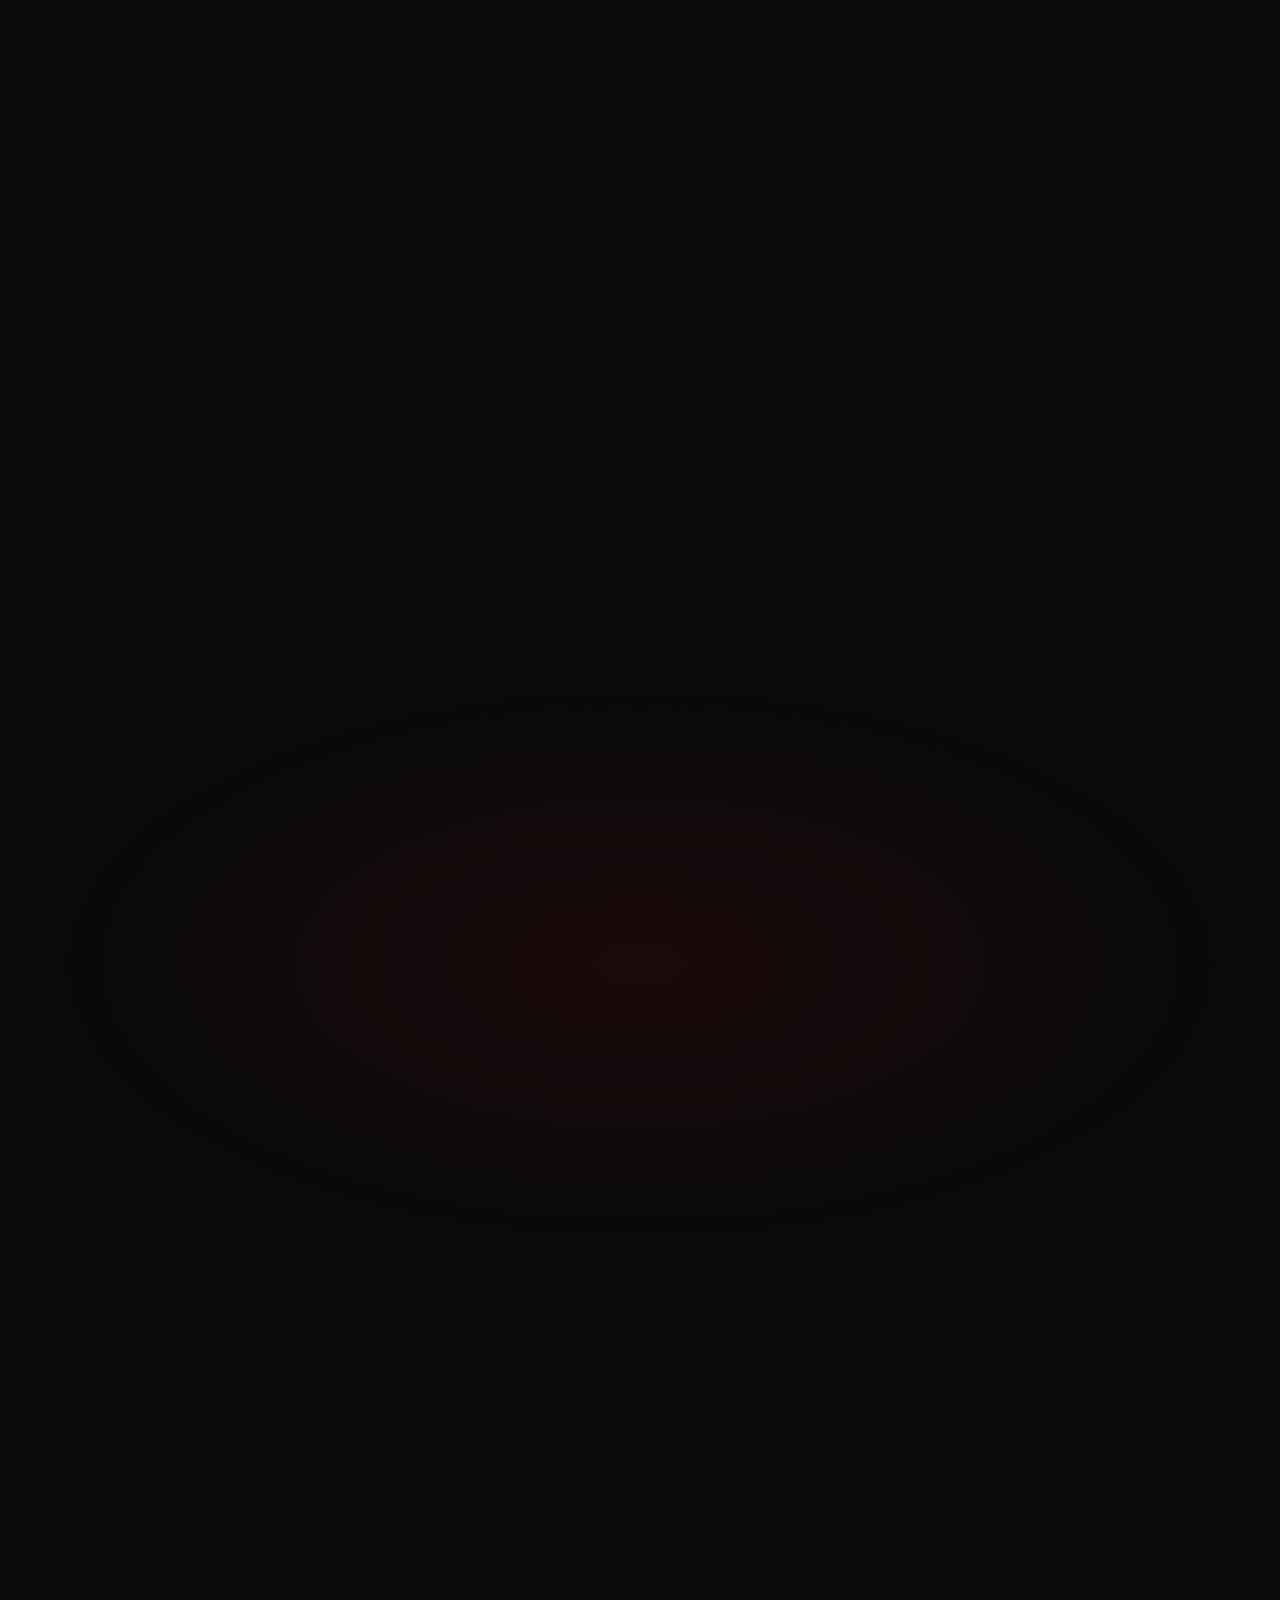
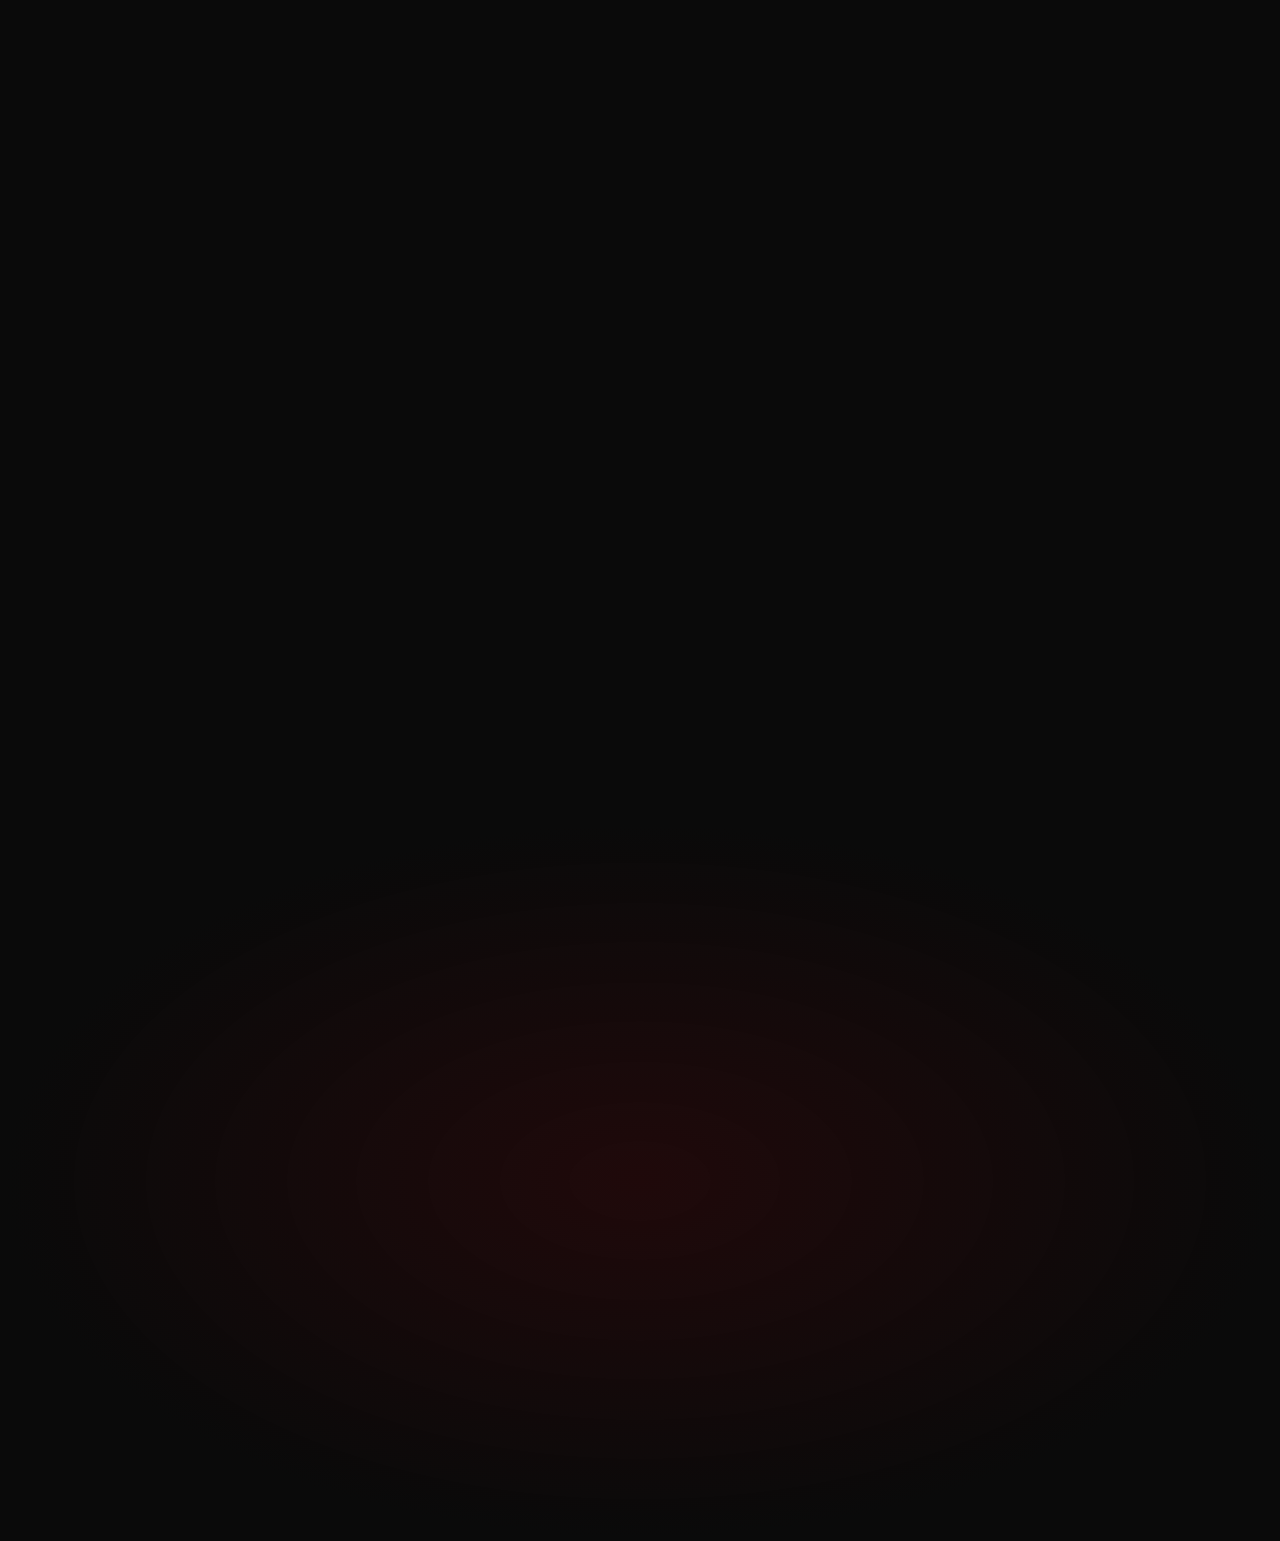
==== commit 5127bc7c: "Update index.html" ====
--- a/index.html
+++ b/index.html
@@ -102,7 +102,7 @@
       <div class="episode-thumb">
         <span class="ep-number">01</span>
         <div class="thumb-placeholder">
-          <span><img src="C:\Users\sshai\Desktop\barbie.png"></span>
+          <span><img src="photos/barbie.png" alt="Us"></span>
         </div>
         <div class="progress-bar"><div class="progress-fill"></div></div>
       </div>
@@ -128,7 +128,7 @@
       <div class="episode-thumb">
         <span class="ep-number">02</span>
         <div class="thumb-placeholder">
-          <span><img src=""C:\Users\sshai\Desktop\khanmarket.png"></span>
+          <span><img src="photos/khanmarket.png" alt="Us"></span>
         </div>
         <div class="progress-bar"><div class="progress-fill"></div></div>
       </div>
@@ -142,9 +142,9 @@
           Such a scam.
         </p>
         <div class="memory-grid">
-          <div class="memory-card"><span><img src="C:\Users\sshai\Desktop\outfile.png"></span><p>The outfit</p></div>
-          <div class="memory-card"><span><img src ="C:\Users\sshai\Desktop\yumyum.png"></span><p>Where we ate</p></div>
-          <div class="memory-card"><span><img src ="C:\Users\sshai\Desktop\metro.png"></span><p>Most awkward moment</p></div>
+          <div class="memory-card"><span><img src="photos/outfile.png" alt="Us"></span><p>The outfit</p></div>
+          <div class="memory-card"><span><img src="photos/yumyum.png" alt="Us"></span><p>Where we ate</p></div>
+          <div class="memory-card"><span><img src="photos/metro.png" alt="Us"></span><p>Most awkward moment</p></div>
         </div>
       </div>
     </div>
@@ -156,7 +156,7 @@
       <div class="episode-thumb">
         <span class="ep-number">03</span>
         <div class="thumb-placeholder">
-          <span><img src="C:\Users\sshai\Desktop\chd.png"></span>
+          <span><img src="photos/chd.png" alt="Us"></span>
         </div>
         <div class="progress-bar"><div class="progress-fill"></div></div>
       </div>
@@ -171,9 +171,9 @@
           how much i love you.
         </p>
         <div class="memory-grid">
-          <div class="memory-card"><span><img src="C:\Users\sshai\Desktop\chd2.png"></span><p>A trip we took</p></div>
-          <div class="memory-card"><span><img src="C:\Users\sshai\Desktop\gmama.png"></span><p>A plan that changed</p></div>
-          <div class="memory-card"><span><img src="C:\Users\sshai\Desktop\surprise.png"></span><p>Best surprise</p></div>
+          <div class="memory-card"><span><img src="photos/chd2.png" alt="Us"></span><p>A trip we took</p></div>
+          <div class="memory-card"><span><img src="photos/gmama.jpg" alt="Us"></span><p>A plan that changed</p></div>
+          <div class="memory-card"><span><img src="photos/surprise.png" alt="Us"></span><p>Best surprise</p></div>
         </div>
       </div>
     </div>
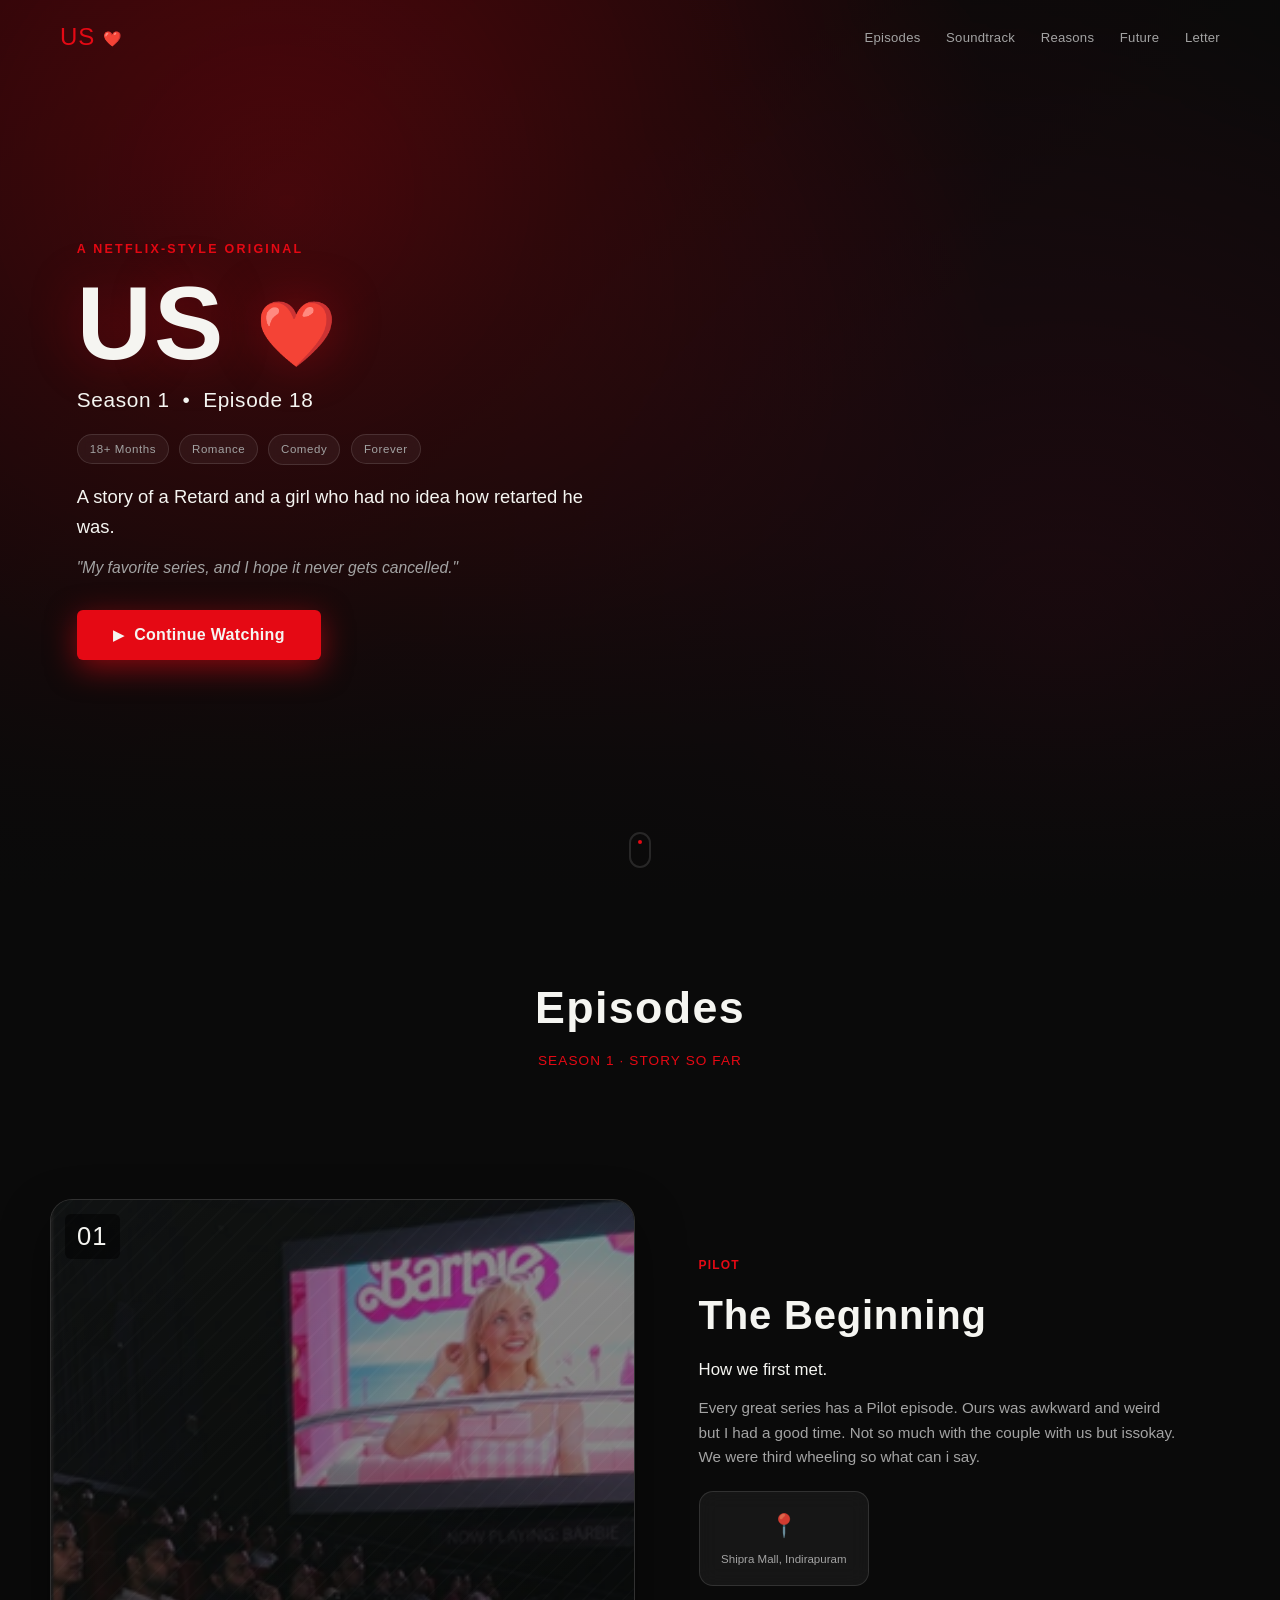
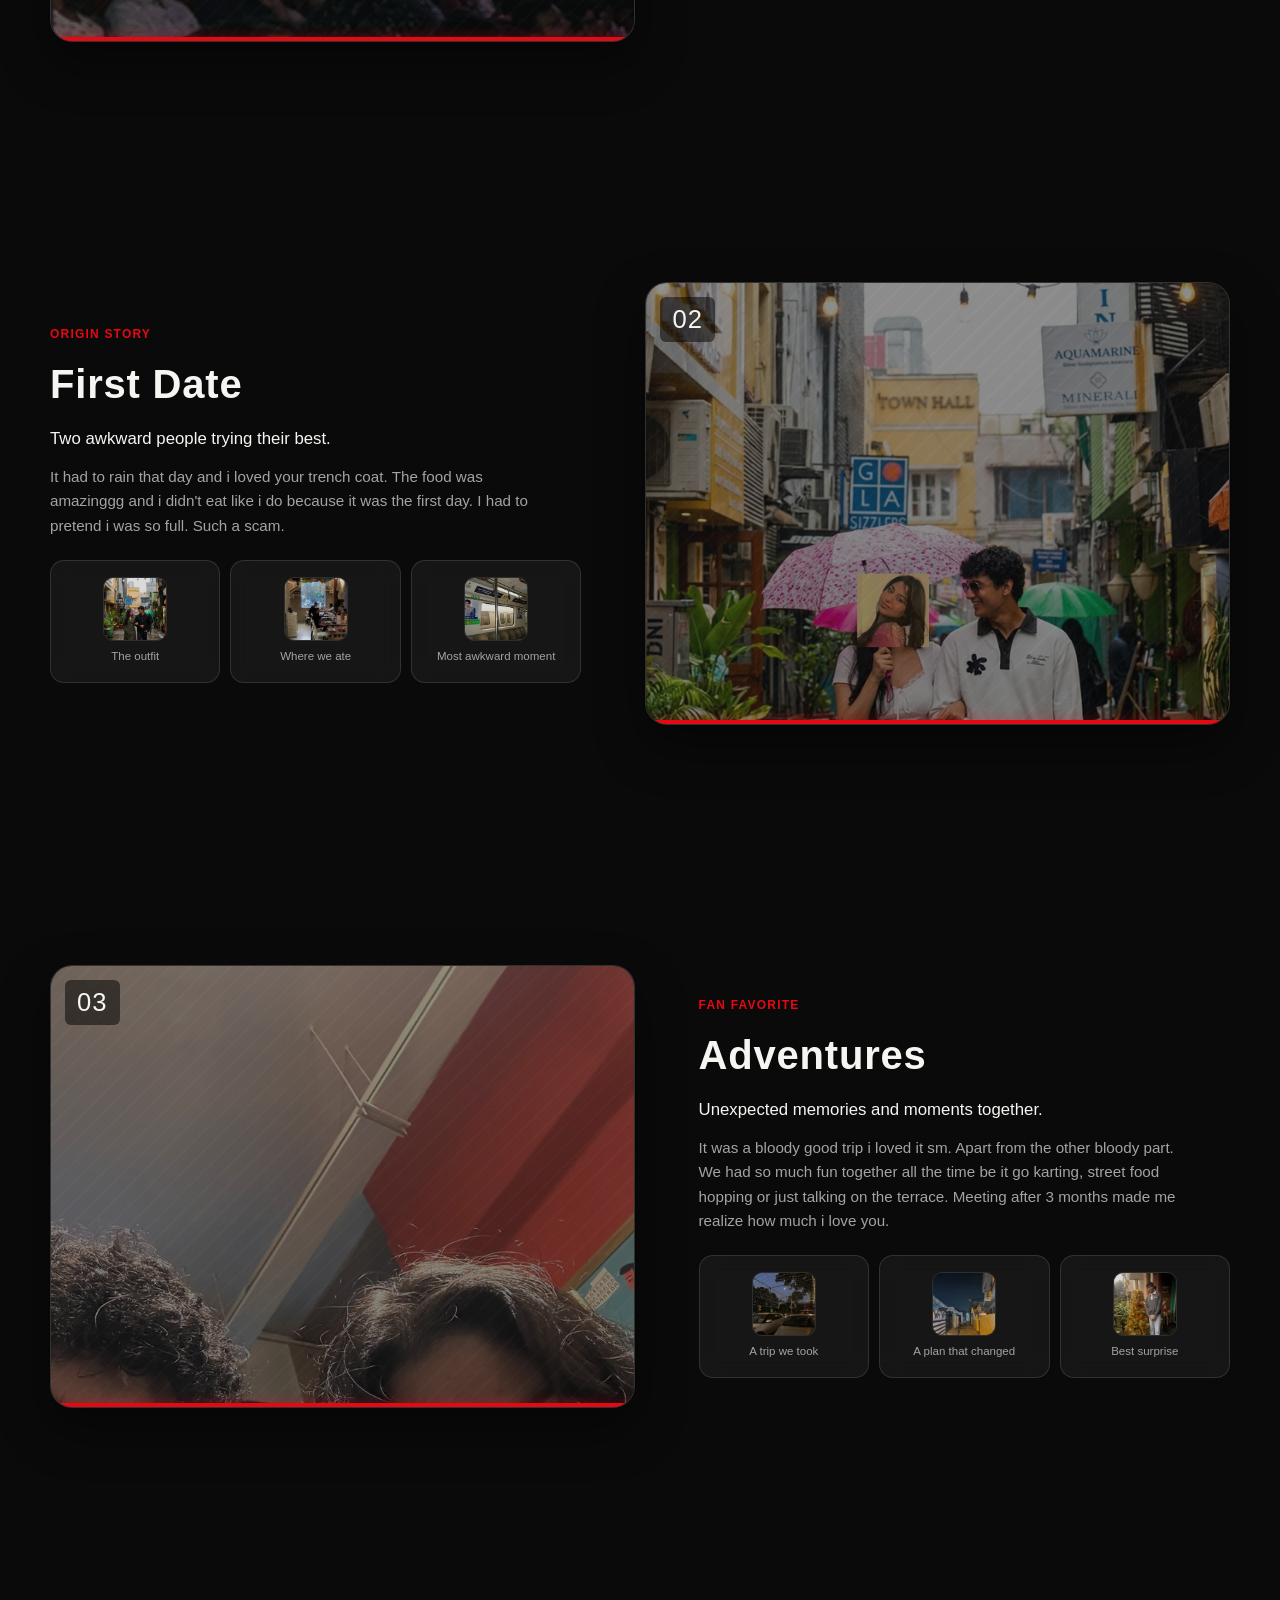
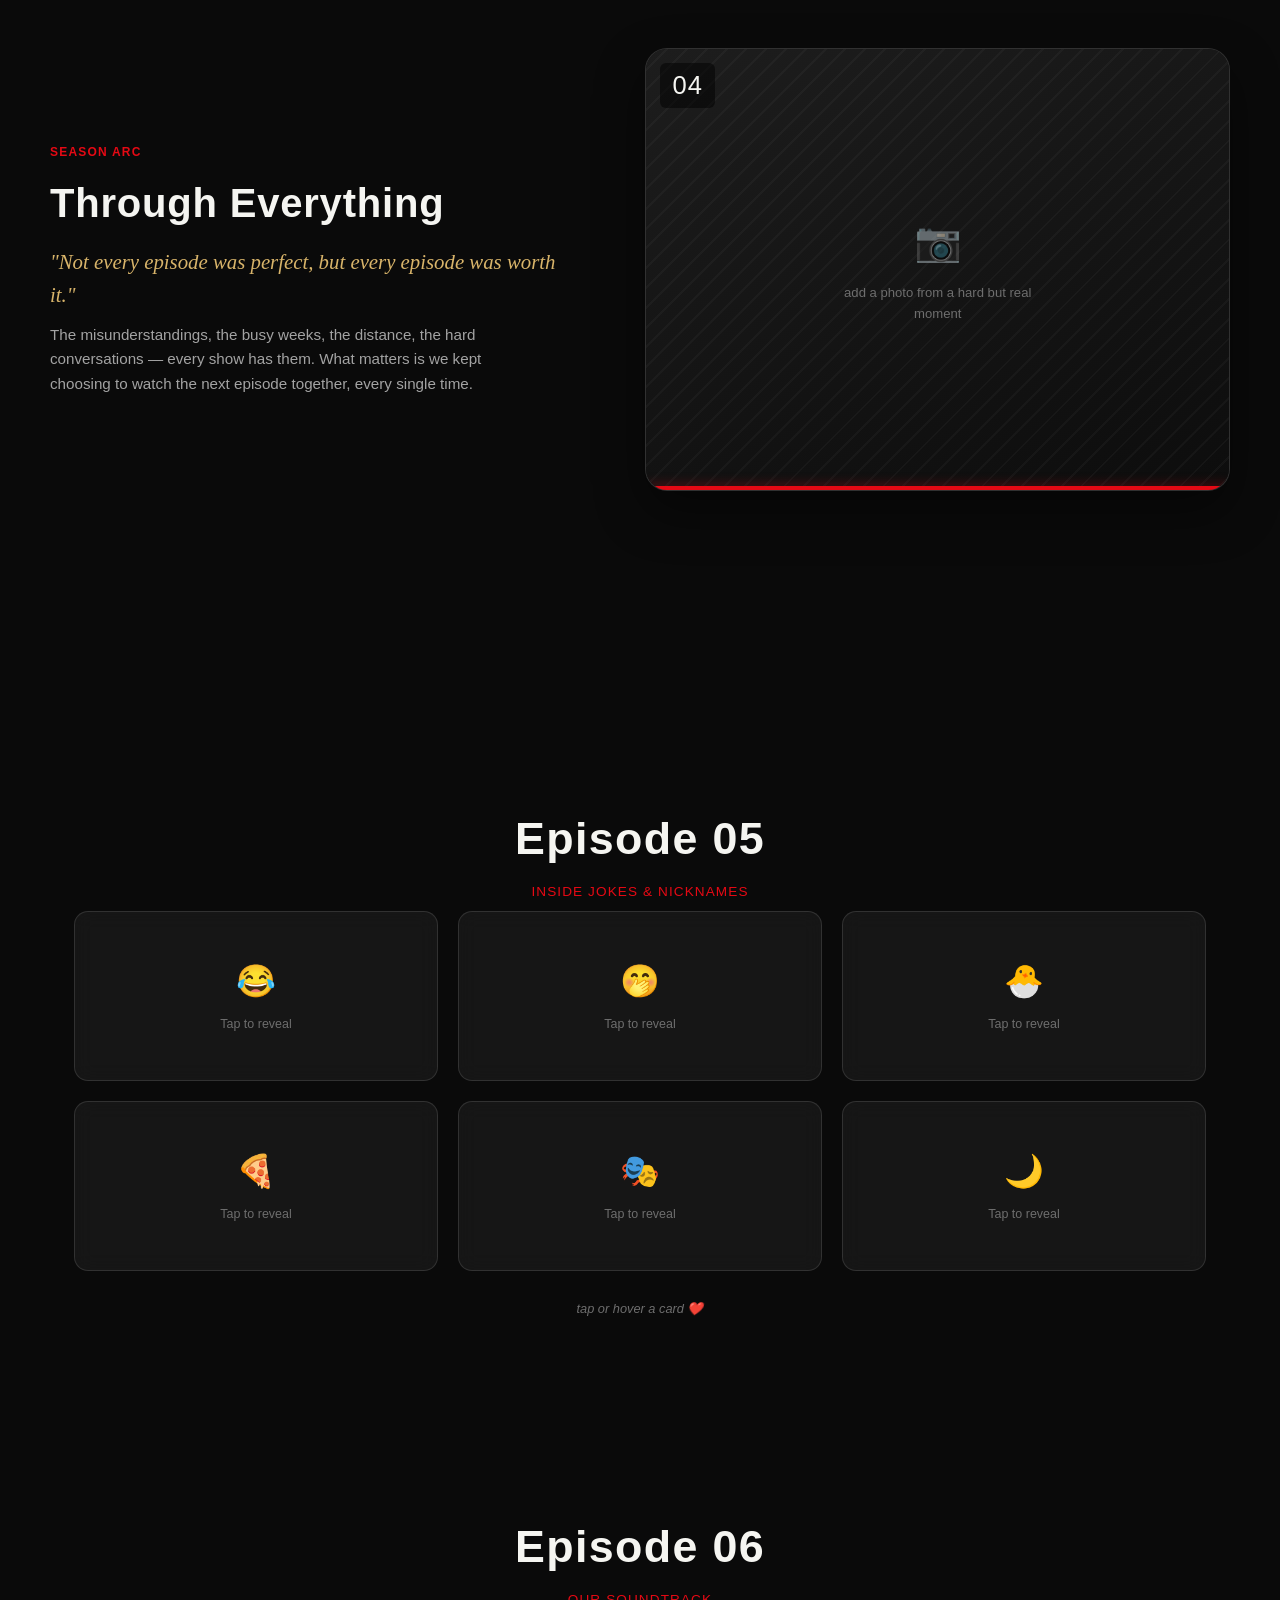
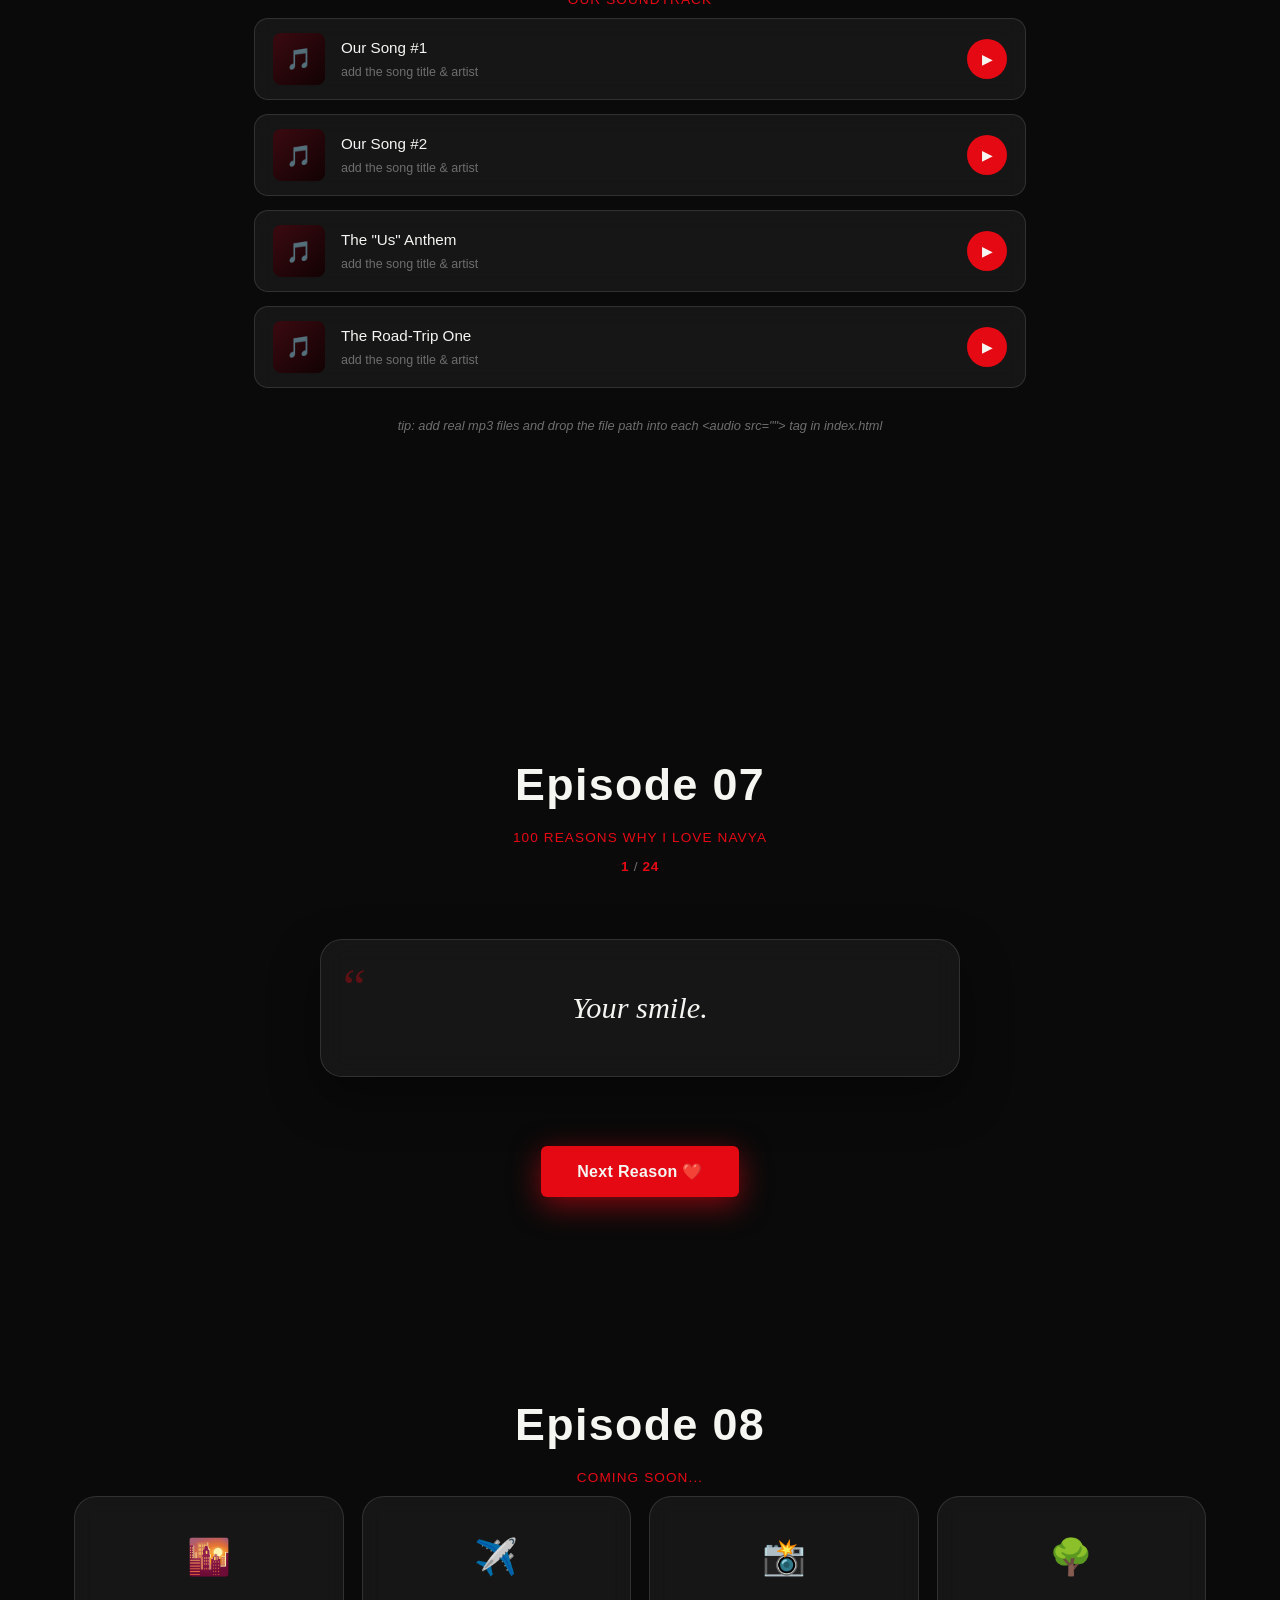
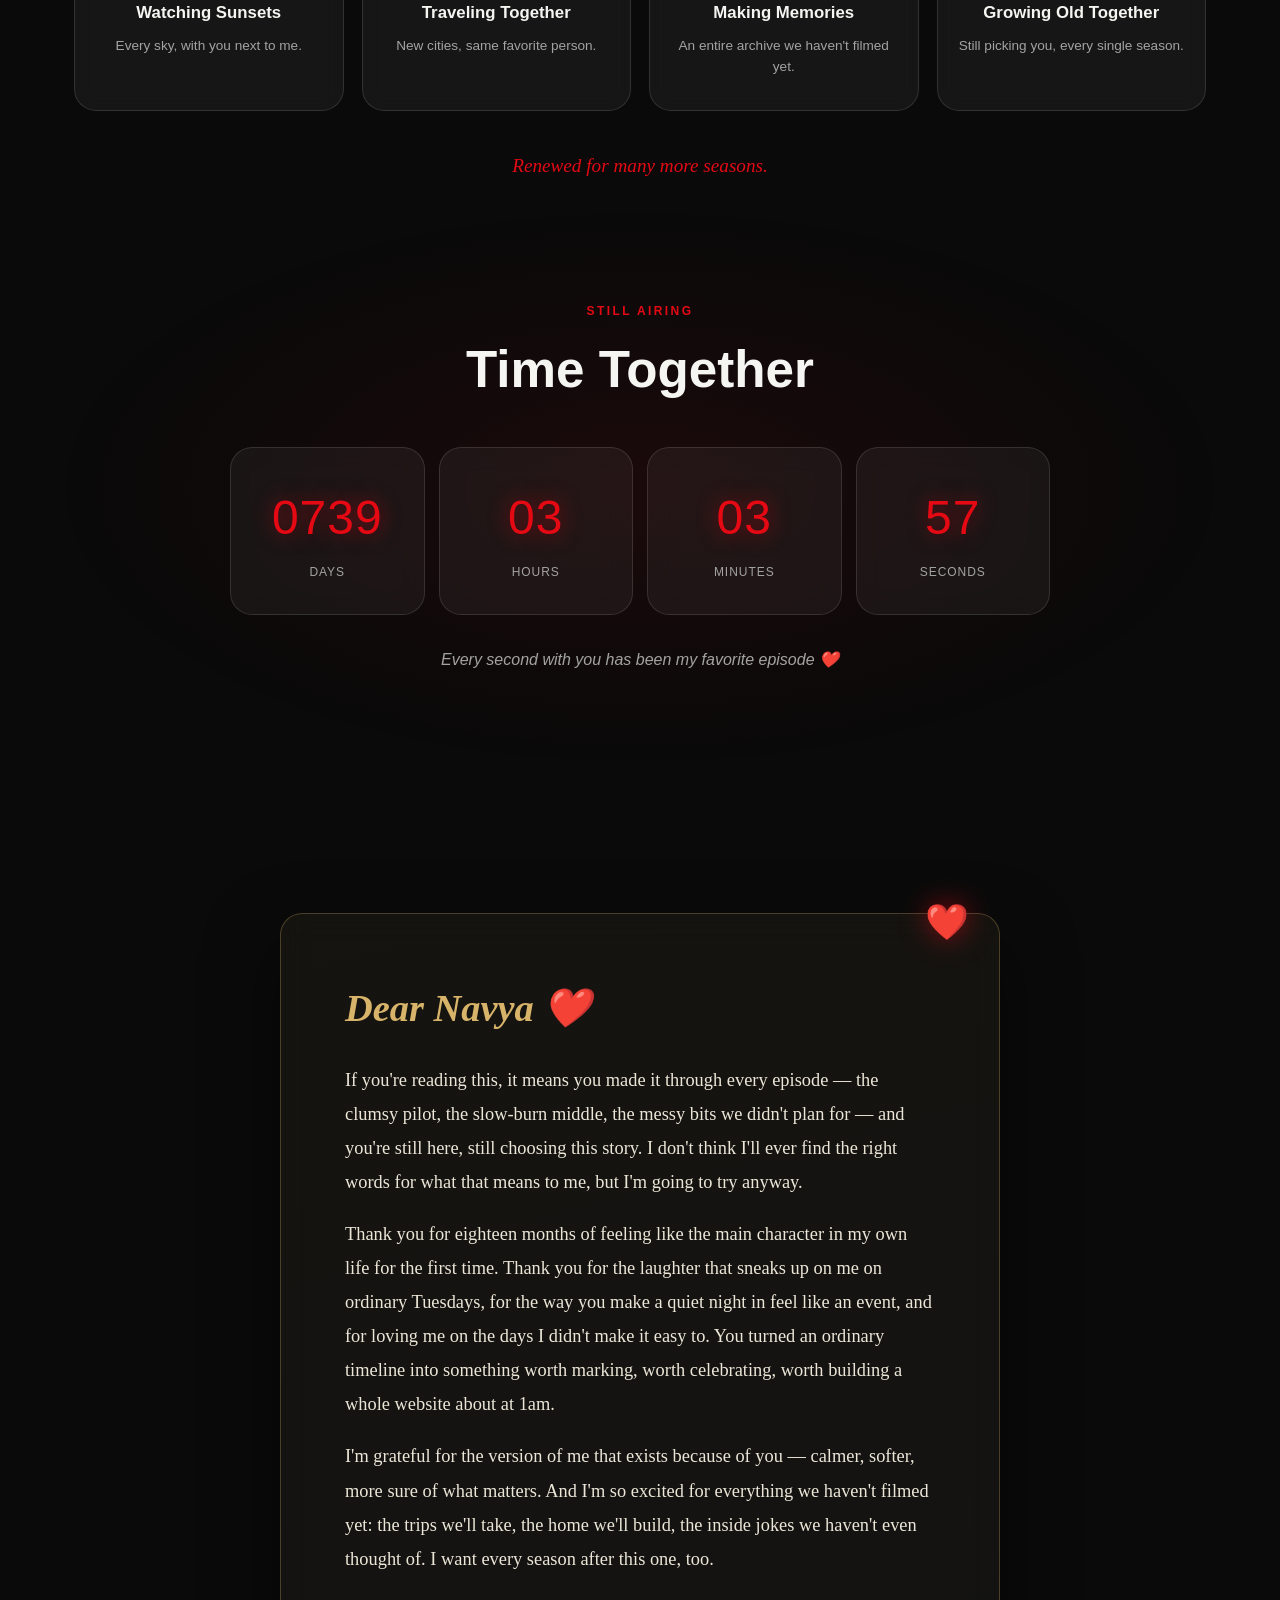
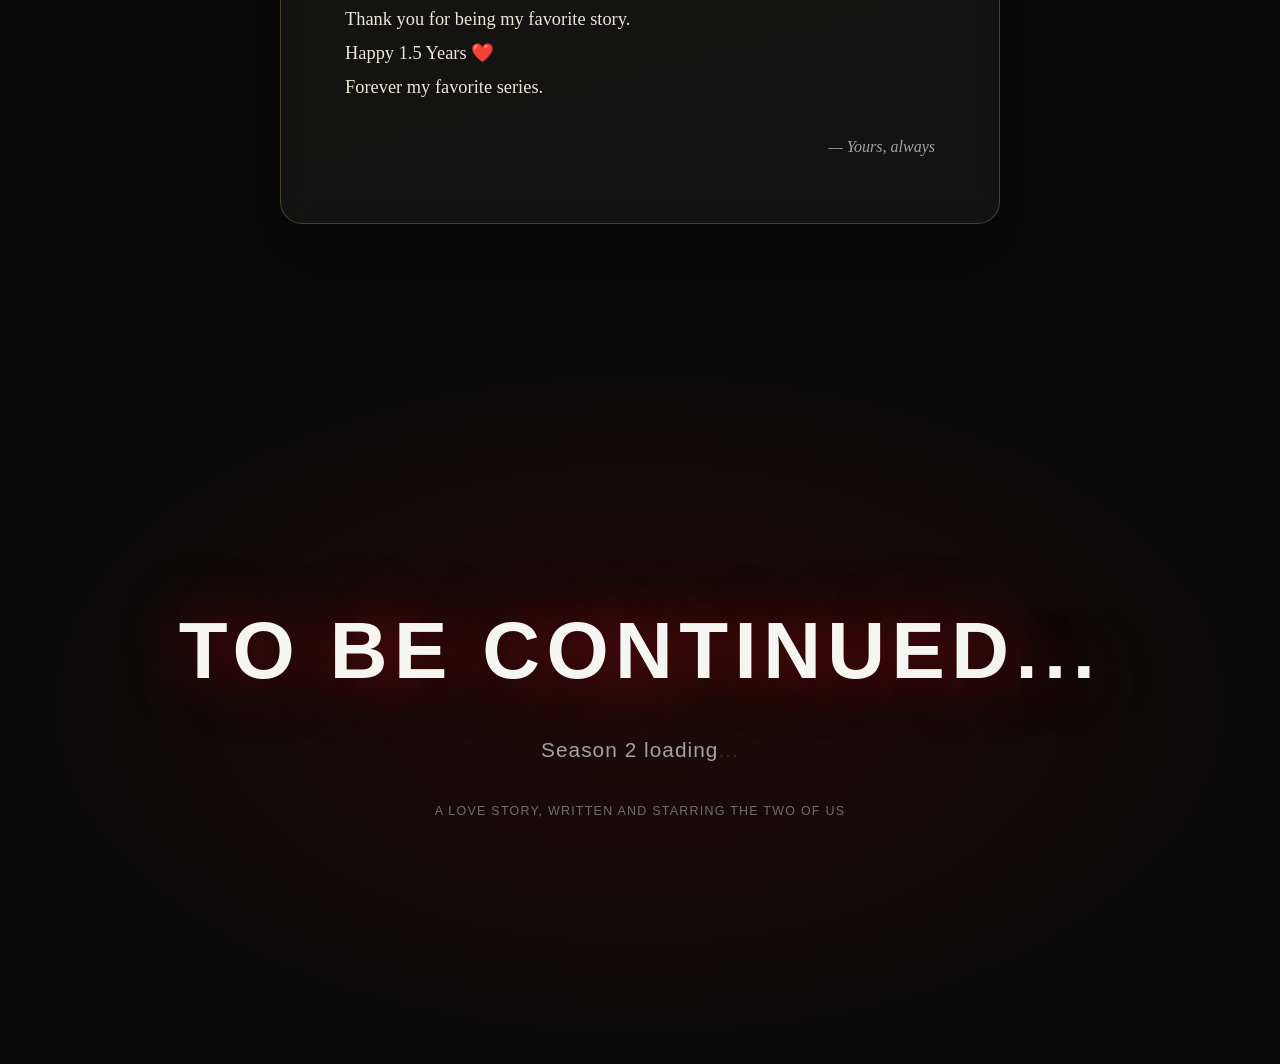
==== commit 18cc5b9c: "Update index.html" ====
--- a/index.html
+++ b/index.html
@@ -172,7 +172,7 @@
         </p>
         <div class="memory-grid">
           <div class="memory-card"><span><img src="photos/chd2.png" alt="Us"></span><p>A trip we took</p></div>
-          <div class="memory-card"><span><img src="photos/gmama.jpg" alt="Us"></span><p>A plan that changed</p></div>
+          <div class="memory-card"><span><img src="photos/gmama.png" alt="Us"></span><p>A plan that changed</p></div>
           <div class="memory-card"><span><img src="photos/surprise.png" alt="Us"></span><p>Best surprise</p></div>
         </div>
       </div>
--- a/style.css
+++ b/style.css
@@ -489,9 +489,25 @@
   color: var(--gray-dim);
   text-align: center;
   padding: 20px;
+  position: relative;
+  overflow: hidden;
 }
 .thumb-placeholder span { font-size: 2.4rem; opacity: 0.5; }
 .thumb-placeholder p { font-size: 0.82rem; max-width: 220px; }
+
+/* When a span inside thumb-placeholder contains an img (your real photos),
+   pull it out of inline flow and make it fill the entire card cinematic-style */
+.thumb-placeholder span img {
+  position: absolute;
+  inset: 0;
+  width: 100%;
+  height: 100%;
+  object-fit: cover;
+  object-position: center top;
+  display: block;
+  border-radius: 0;
+  opacity: 1;
+}
 
 .progress-bar {
   height: 4px;
@@ -564,6 +580,19 @@
 }
 .memory-card span { font-size: 1.4rem; display: block; margin-bottom: 6px; opacity: 0.85; }
 .memory-card p { font-size: 0.72rem; color: var(--gray); }
+
+/* When memory-card span holds a real photo instead of an emoji,
+   show it as a neat rounded thumbnail above the caption */
+.memory-card span img {
+  width: 64px;
+  height: 64px;
+  object-fit: cover;
+  object-position: center top;
+  border-radius: 10px;
+  display: block;
+  margin: 0 auto 6px;
+  border: 1px solid var(--glass-border);
+}
 
 /* ---------------------------------------------------------------
    9. EPISODE 5 — INSIDE JOKES (flip cards)
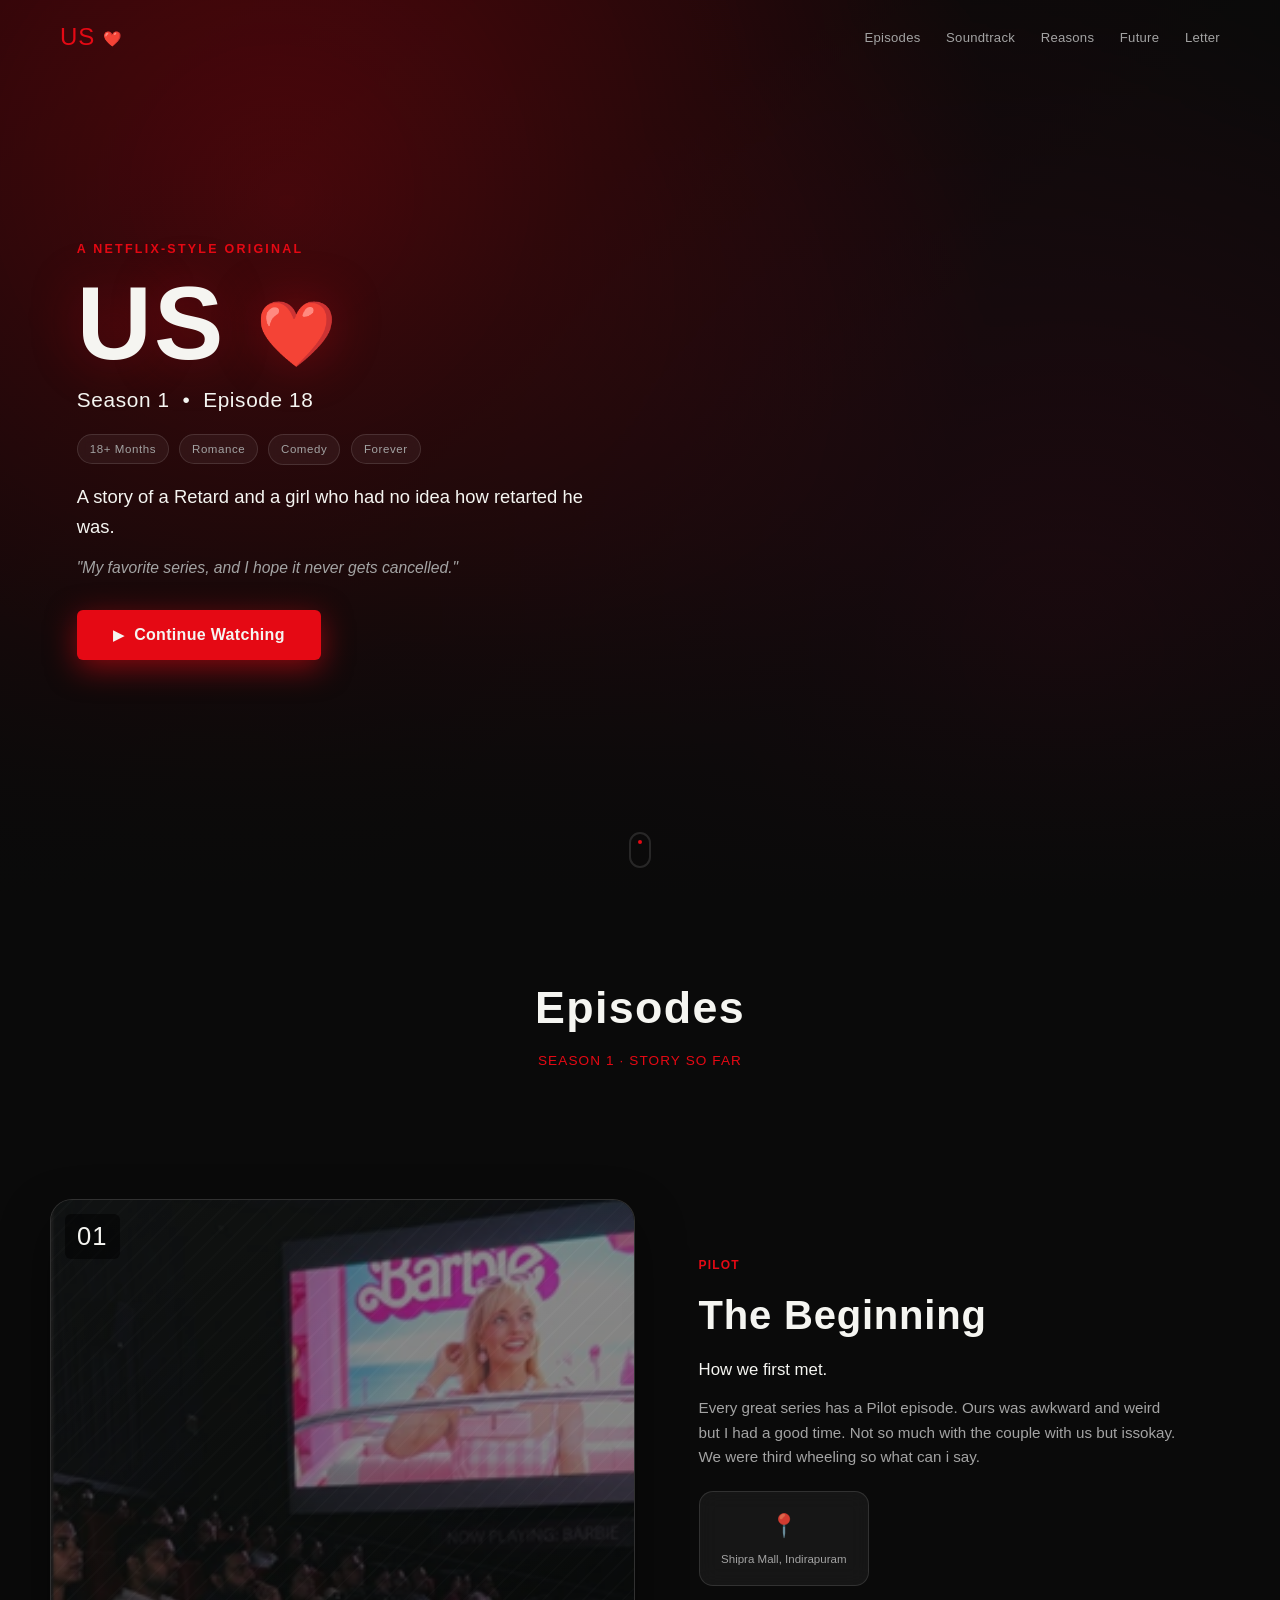
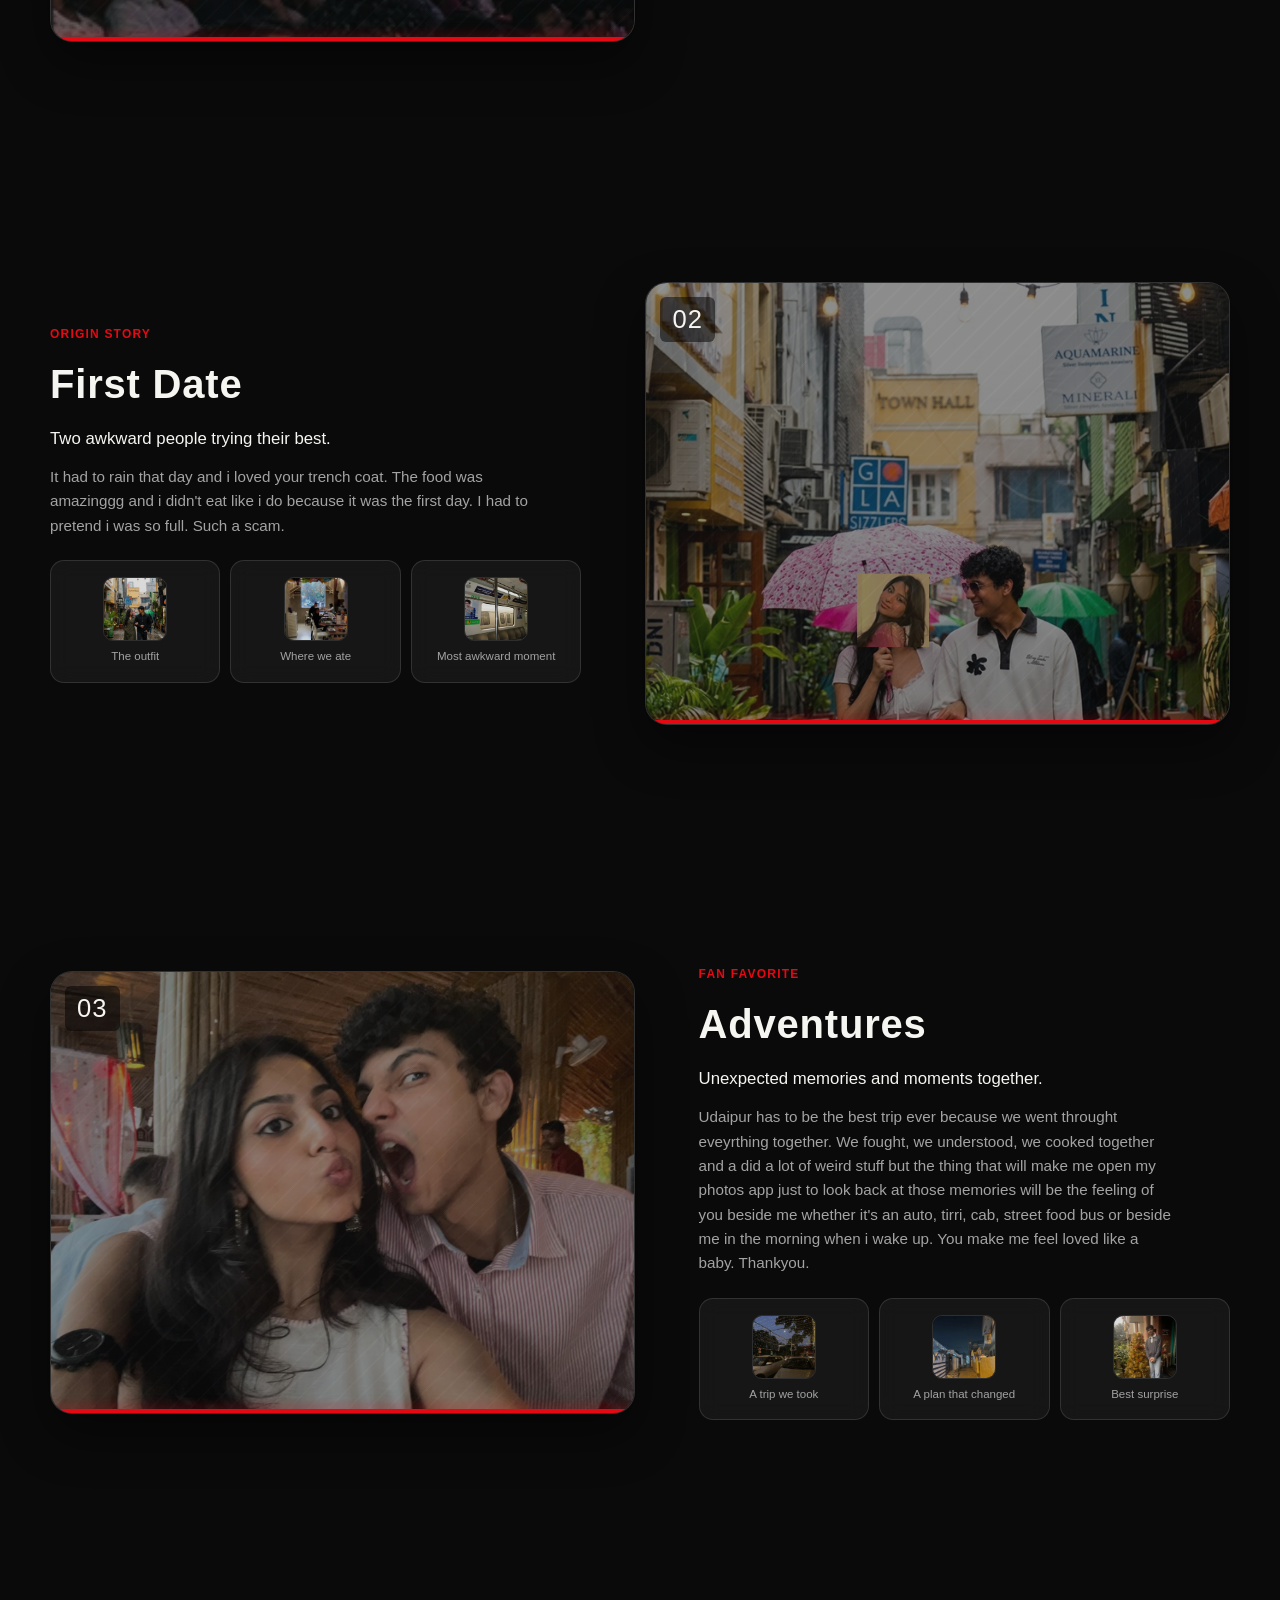
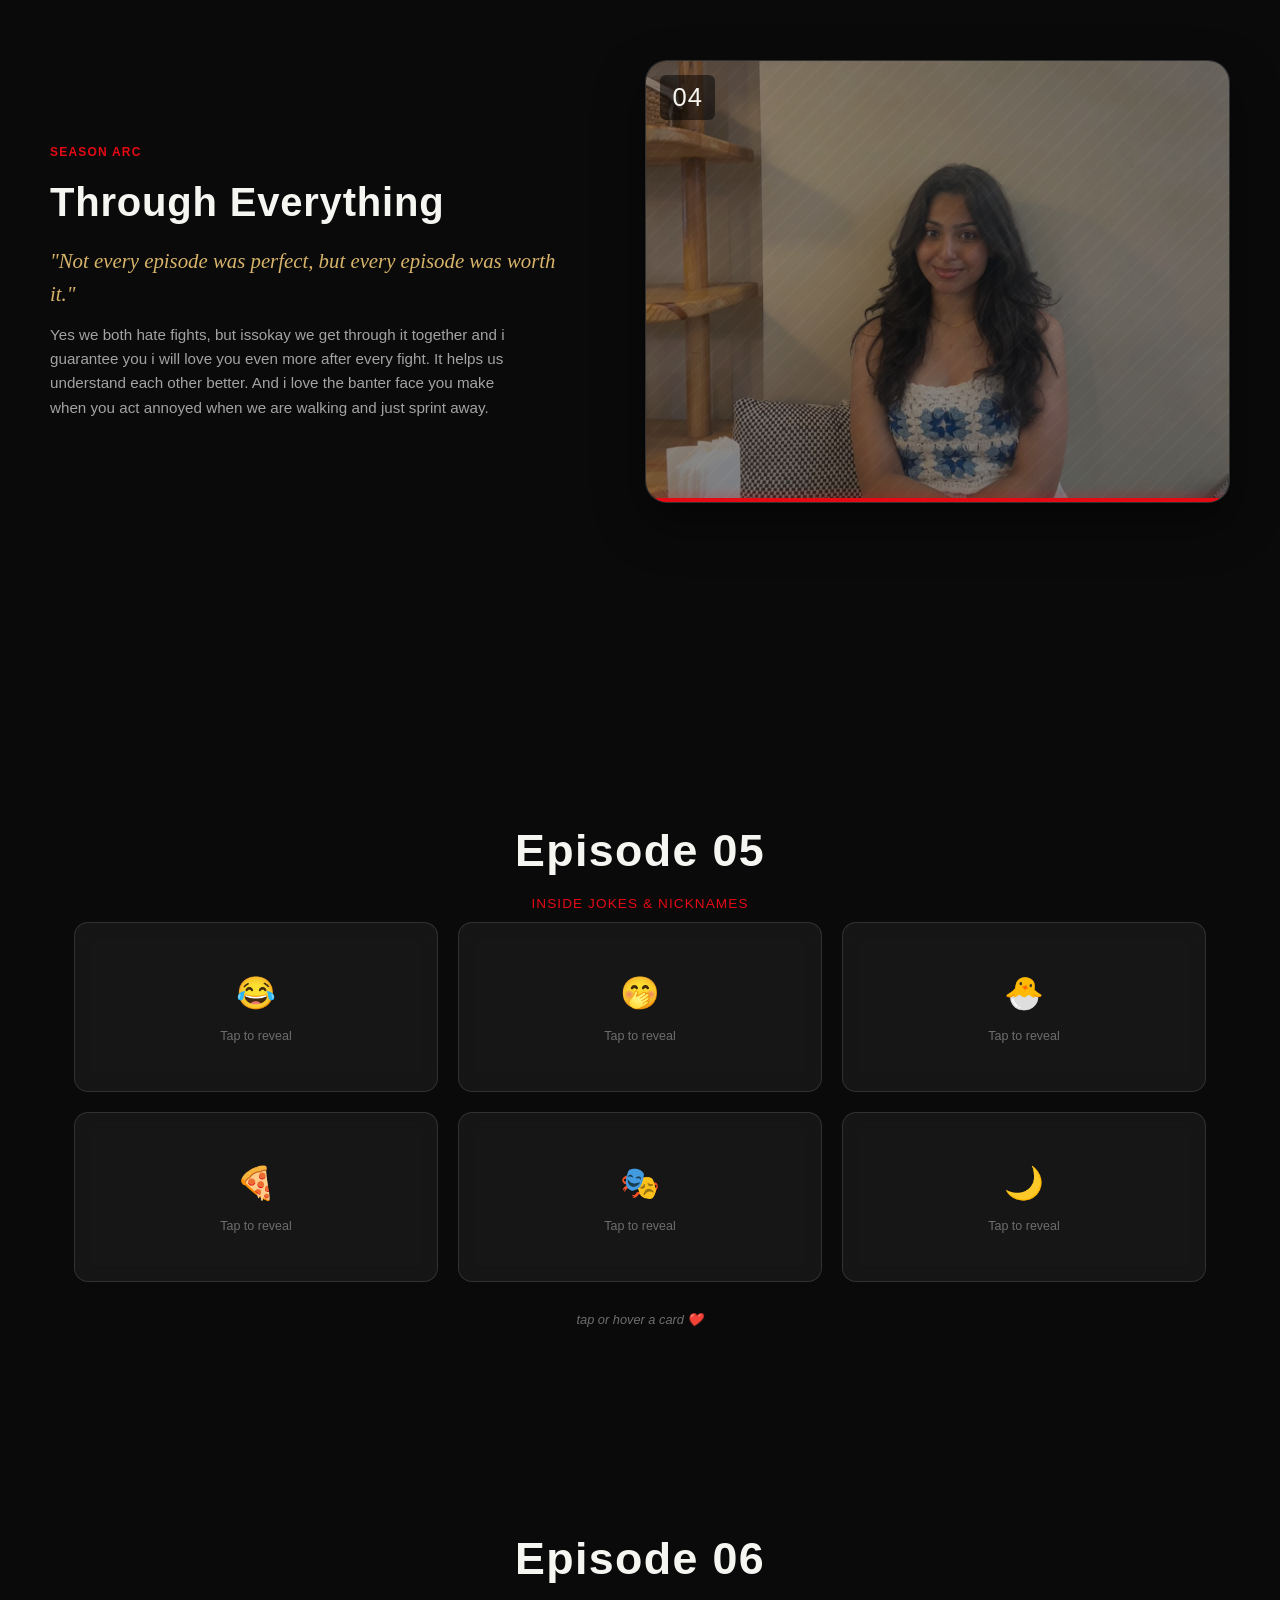
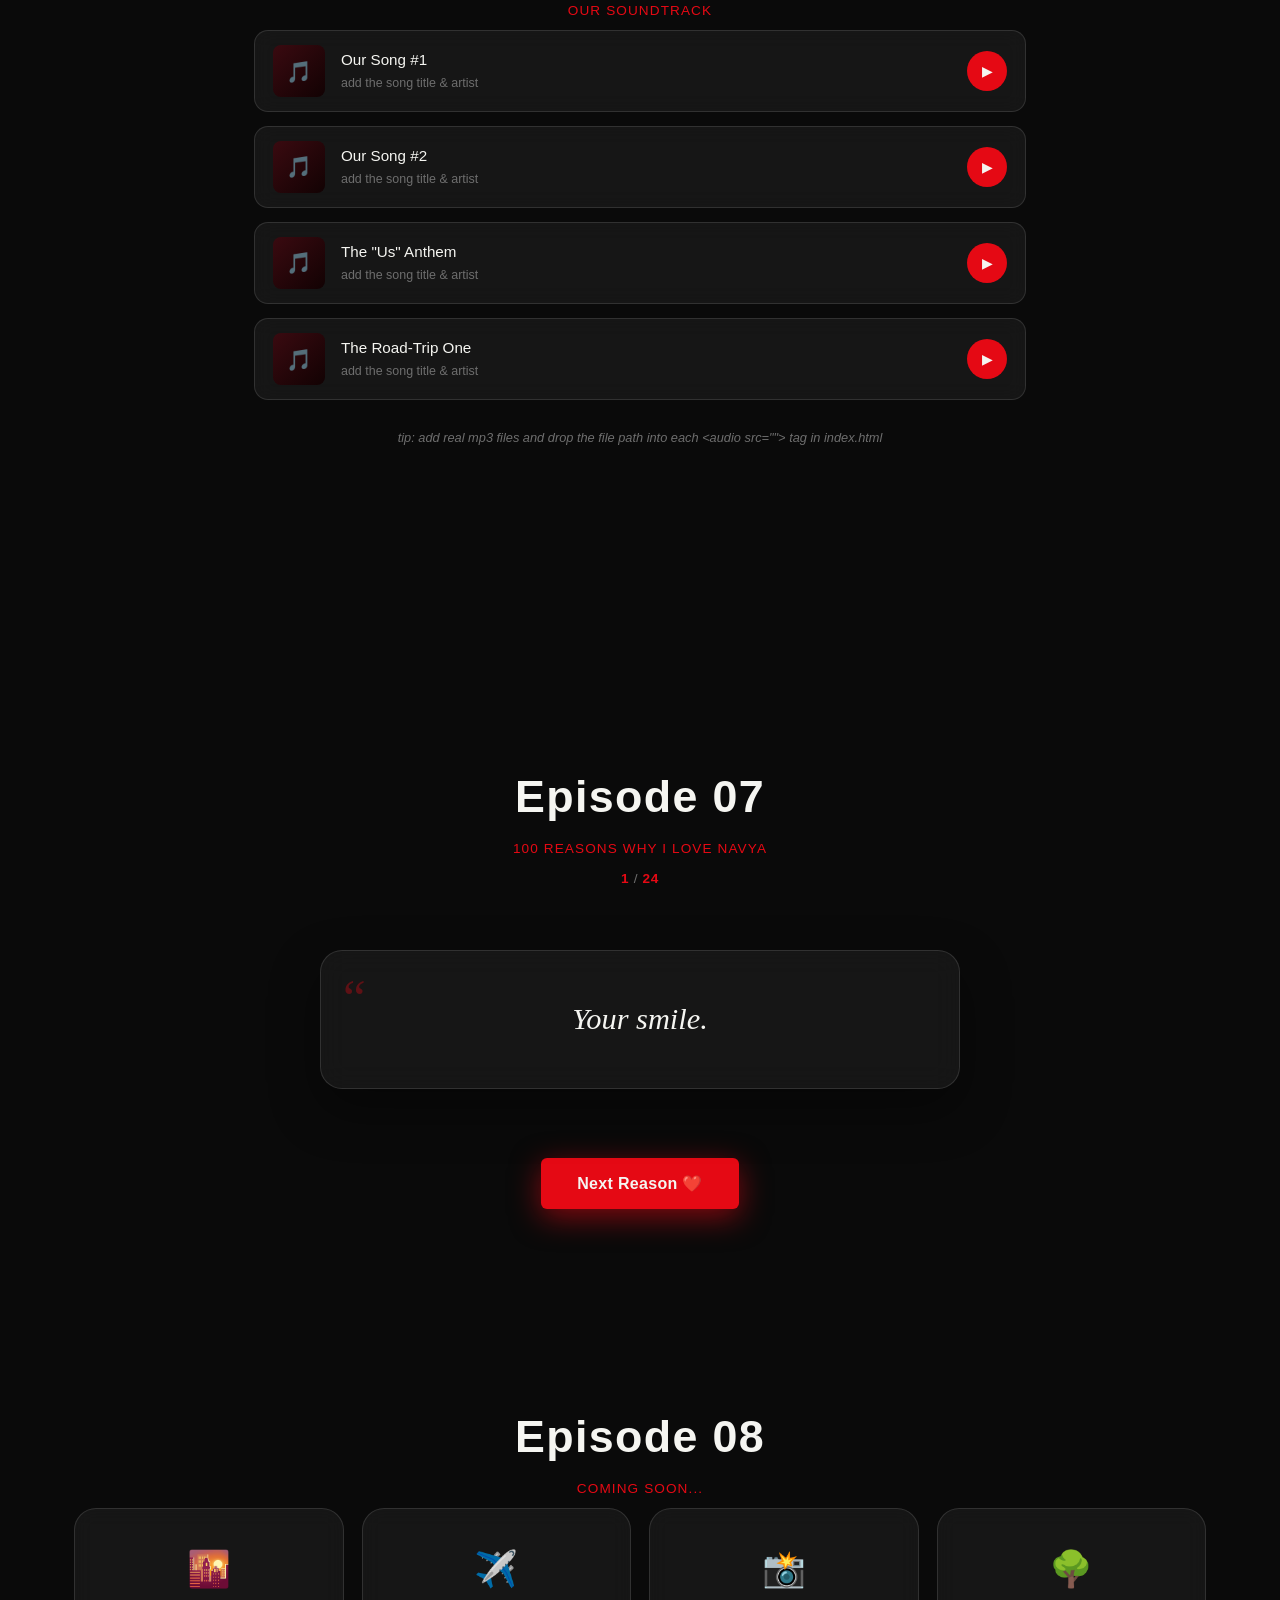
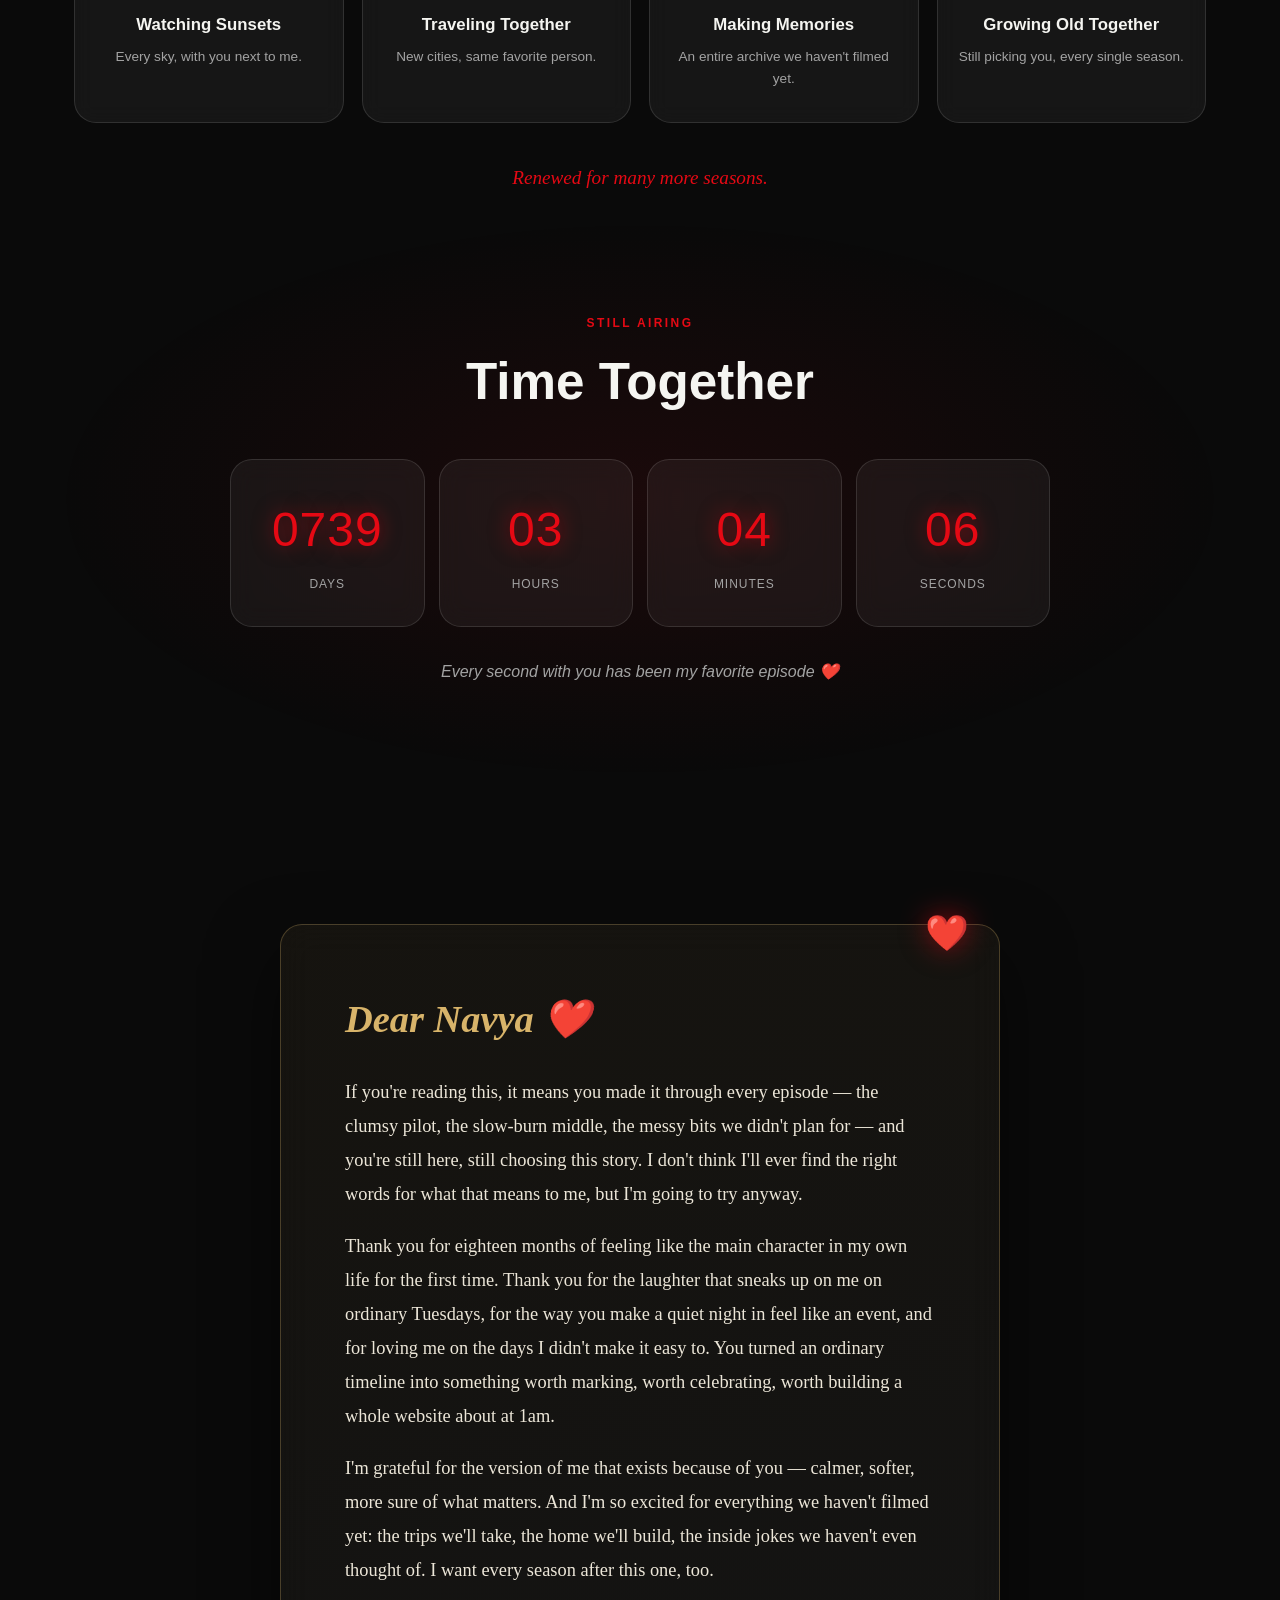
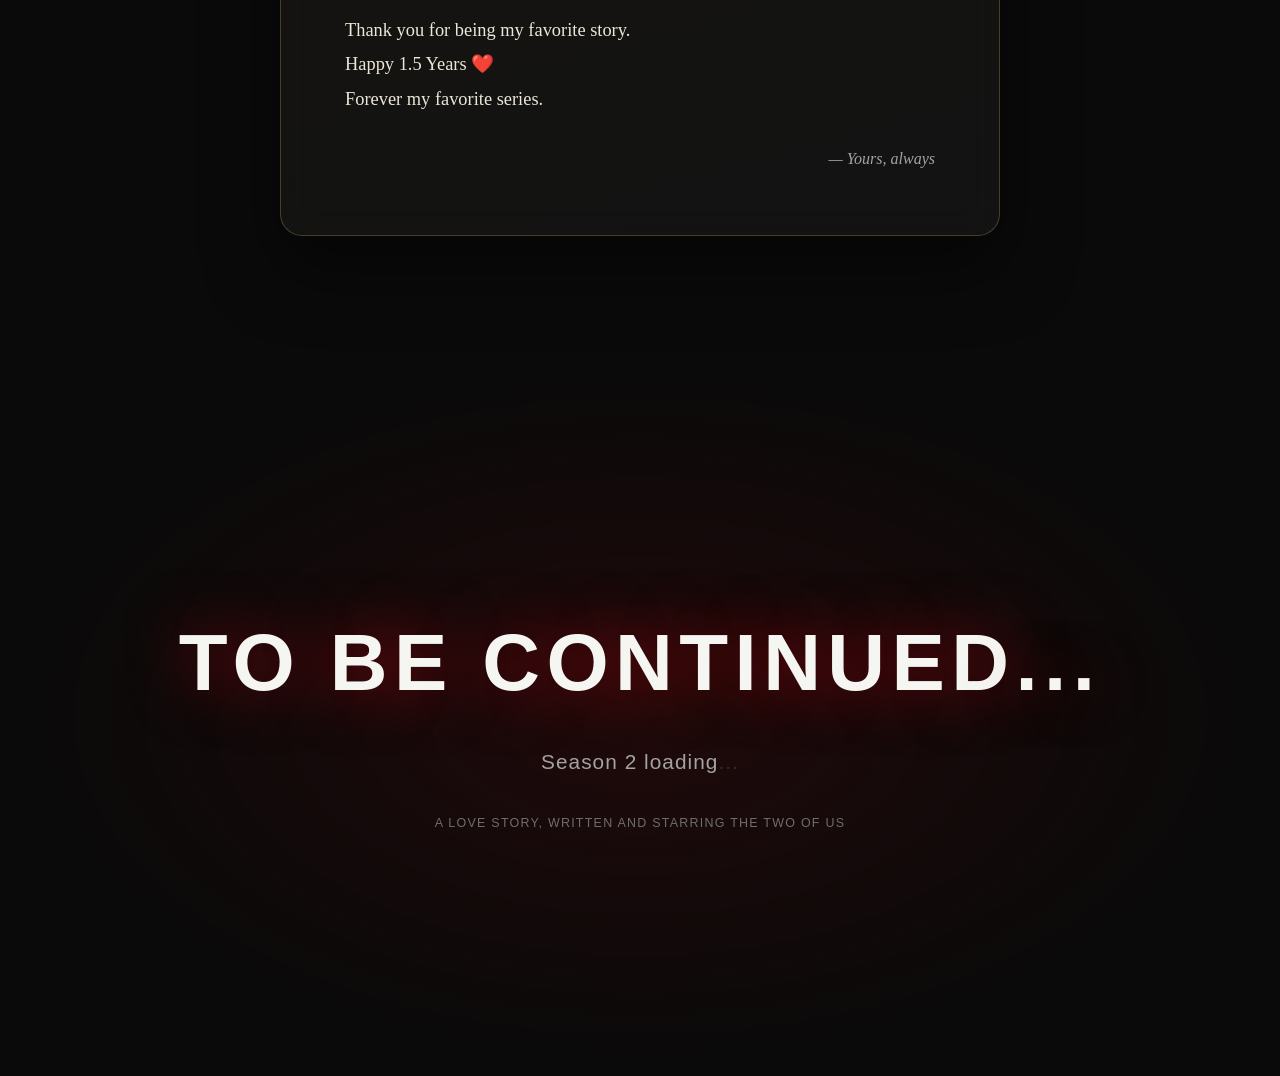
==== commit 80057b35: "Update index.html" ====
--- a/index.html
+++ b/index.html
@@ -156,7 +156,7 @@
       <div class="episode-thumb">
         <span class="ep-number">03</span>
         <div class="thumb-placeholder">
-          <span><img src="photos/chd.png" alt="Us"></span>
+          <span><img src="photos/bite.png" alt="Us"></span>
         </div>
         <div class="progress-bar"><div class="progress-fill"></div></div>
       </div>
@@ -165,10 +165,10 @@
         <h3>Adventures</h3>
         <p class="ep-desc">Unexpected memories and moments together.</p>
         <p class="ep-longtext">
-          It was a bloody good trip i loved it sm. Apart from the other bloody part. 
-          We had so much fun together all the time be it go karting, street food 
-          hopping or just talking on the terrace. Meeting after 3 months made me realize 
-          how much i love you.
+          Udaipur has to be the best trip ever because we went throught eveyrthing together. We fought, we understood,
+          we cooked together and a did a lot of weird stuff but the thing that will make me open my photos app just to look back
+          at those memories will be the feeling of you beside me whether it's an auto, tirri, cab, street food bus or beside me in
+          the morning when i wake up. You make me feel loved like a baby. Thankyou.
         </p>
         <div class="memory-grid">
           <div class="memory-card"><span><img src="photos/chd2.png" alt="Us"></span><p>A trip we took</p></div>
@@ -185,8 +185,7 @@
       <div class="episode-thumb">
         <span class="ep-number">04</span>
         <div class="thumb-placeholder">
-          <span>📷</span>
-          <p>add a photo from a hard but real moment</p>
+          <span><img src="photos/fight.png" alt="Us"></span>
         </div>
         <div class="progress-bar"><div class="progress-fill"></div></div>
       </div>
@@ -197,9 +196,9 @@
           "Not every episode was perfect, but every episode was worth it."
         </p>
         <p class="ep-longtext">
-          The misunderstandings, the busy weeks, the distance, the hard
-          conversations — every show has them. What matters is we kept
-          choosing to watch the next episode together, every single time.
+          Yes we both hate fights, but issokay we get through it together and i guarantee
+          you i will love you even more after every fight. It helps us understand each other better.
+          And i love the banter face you make when you act annoyed when we are walking and just sprint away.
         </p>
       </div>
     </div>
@@ -214,27 +213,29 @@
     <div class="joke-grid fade-in">
       <div class="joke-card">
         <div class="joke-front"><span>😂</span><p>Tap to reveal</p></div>
-        <div class="joke-back"><p>Add your inside joke #1 here</p></div>
+        <div class="joke-back"><p>Sarso tel ko 2 din baad kya bolte hai? Parso tel ahahahaaaaa. 
+        Aapko humaari company mein konsa role chahiye? Chicken Roll ahahahahahahahaha</p></div>
       </div>
       <div class="joke-card">
         <div class="joke-front"><span>🤭</span><p>Tap to reveal</p></div>
-        <div class="joke-back"><p>Add your nickname for her here</p></div>
+        <div class="joke-back"><p>We rarely call each other by our names but "Triangle Tongue" is my favorite.</p></div>
       </div>
       <div class="joke-card">
         <div class="joke-front"><span>🐣</span><p>Tap to reveal</p></div>
-        <div class="joke-back"><p>Add that one ridiculous moment here</p></div>
+        <div class="joke-back"><p>Remember when you got really angry and then slipped when you were trying to run away from me or the day you
+        fell off the swing tikona park mein bahahahahaha.</p></div>
       </div>
       <div class="joke-card">
         <div class="joke-front"><span>🍕</span><p>Tap to reveal</p></div>
-        <div class="joke-back"><p>Add your "our thing" reference here</p></div>
+        <div class="joke-back"><p>Bihari with a kashmiri is like a bhikari wearing a watch from amiri. (or samose ki chutney with a panini.</p></div>
       </div>
       <div class="joke-card">
         <div class="joke-front"><span>🎭</span><p>Tap to reveal</p></div>
-        <div class="joke-back"><p>Add the impression you do of her here</p></div>
+        <div class="joke-back"><p>Hira sat at the shirdi chowk, crushing marie gold biscuits into his khichdi while a machhar, makdi, and chipkali chilled near the sidi. Festive lorhi music played as mosaji shouted tirtir while chasing a bikhari who tried to phenk a chupa choops into the ghaas. Hungry for more, he grabbed a banta and rushed to tandoori rajouri for some bihari style pakore and raj kachori spiced with extra zeera.</p></div>
       </div>
       <div class="joke-card">
         <div class="joke-front"><span>🌙</span><p>Tap to reveal</p></div>
-        <div class="joke-back"><p>Add a 2am conversation memory here</p></div>
+        <div class="joke-back"><p>Talking till 6am in the morning and sharing those insta question cards trying to make the other person awkward.</p></div>
       </div>
     </div>
     <p class="hint-text fade-in">tap or hover a card ❤️</p>
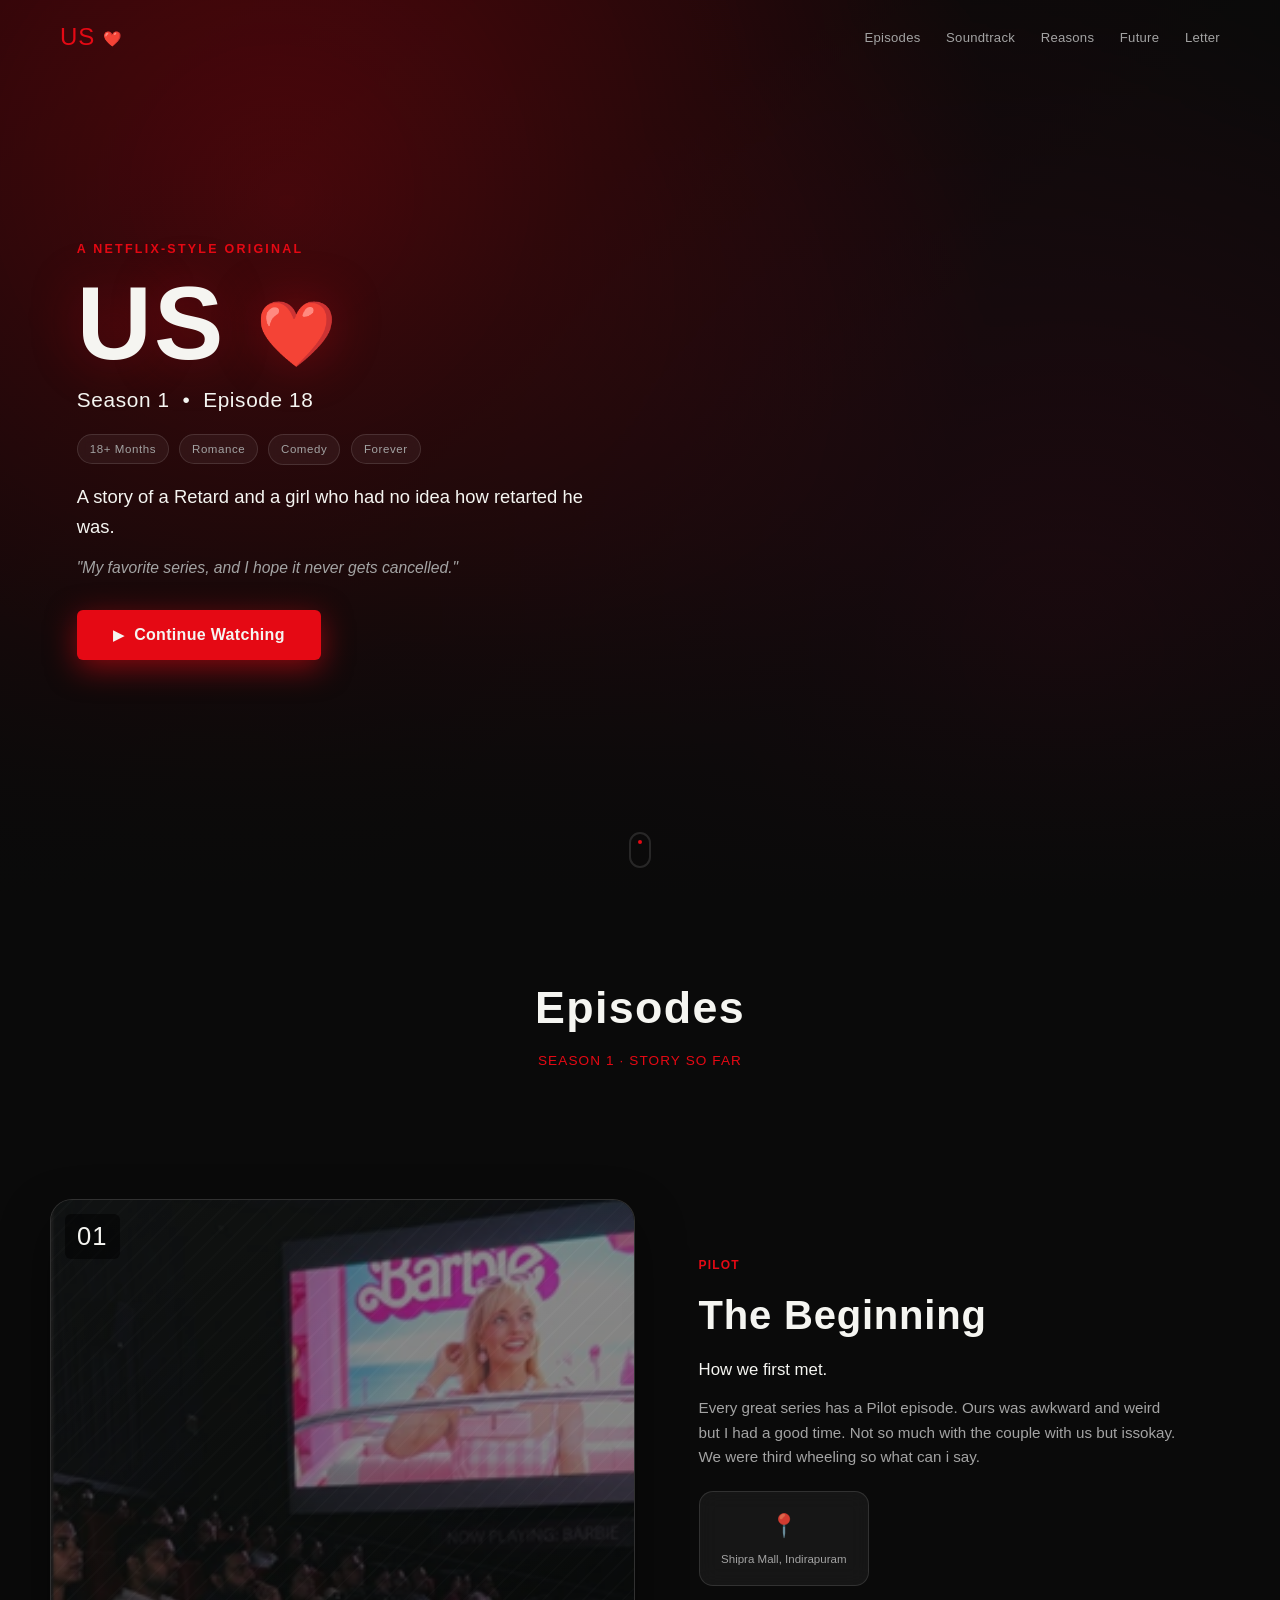
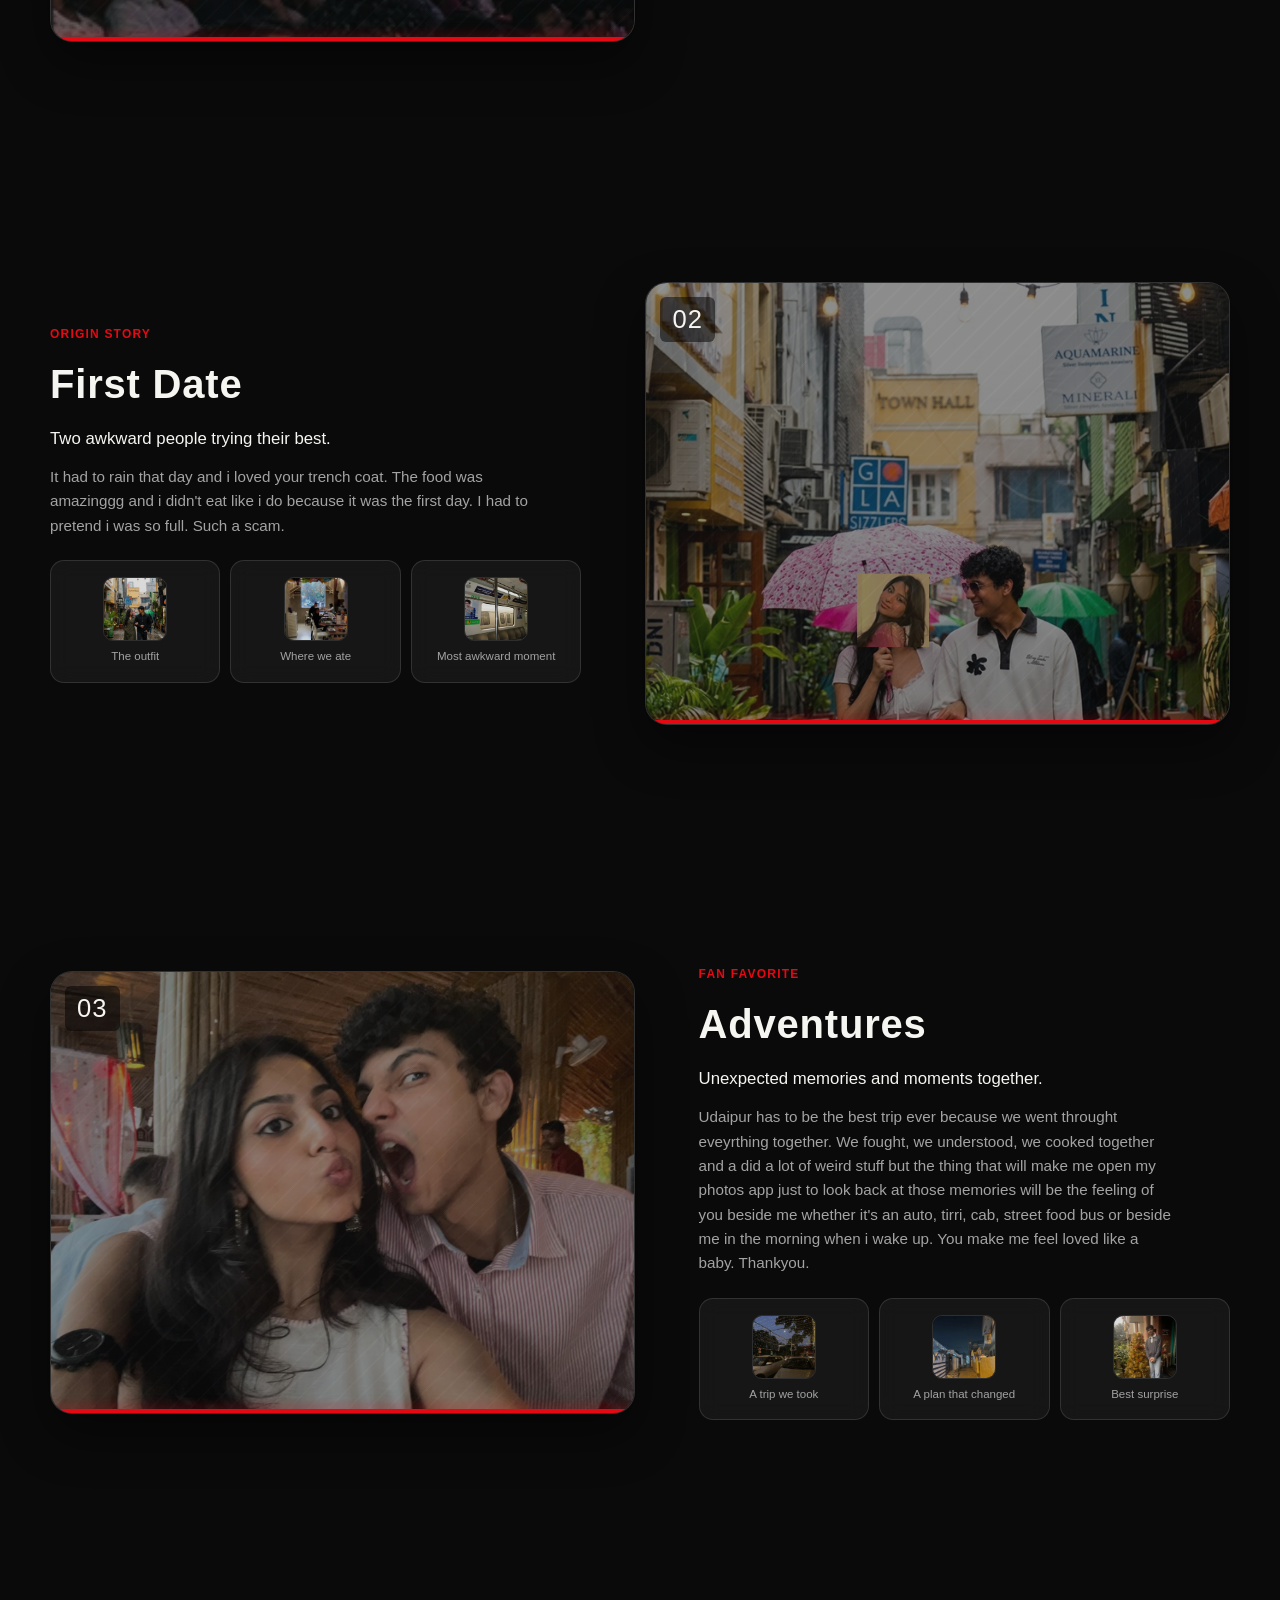
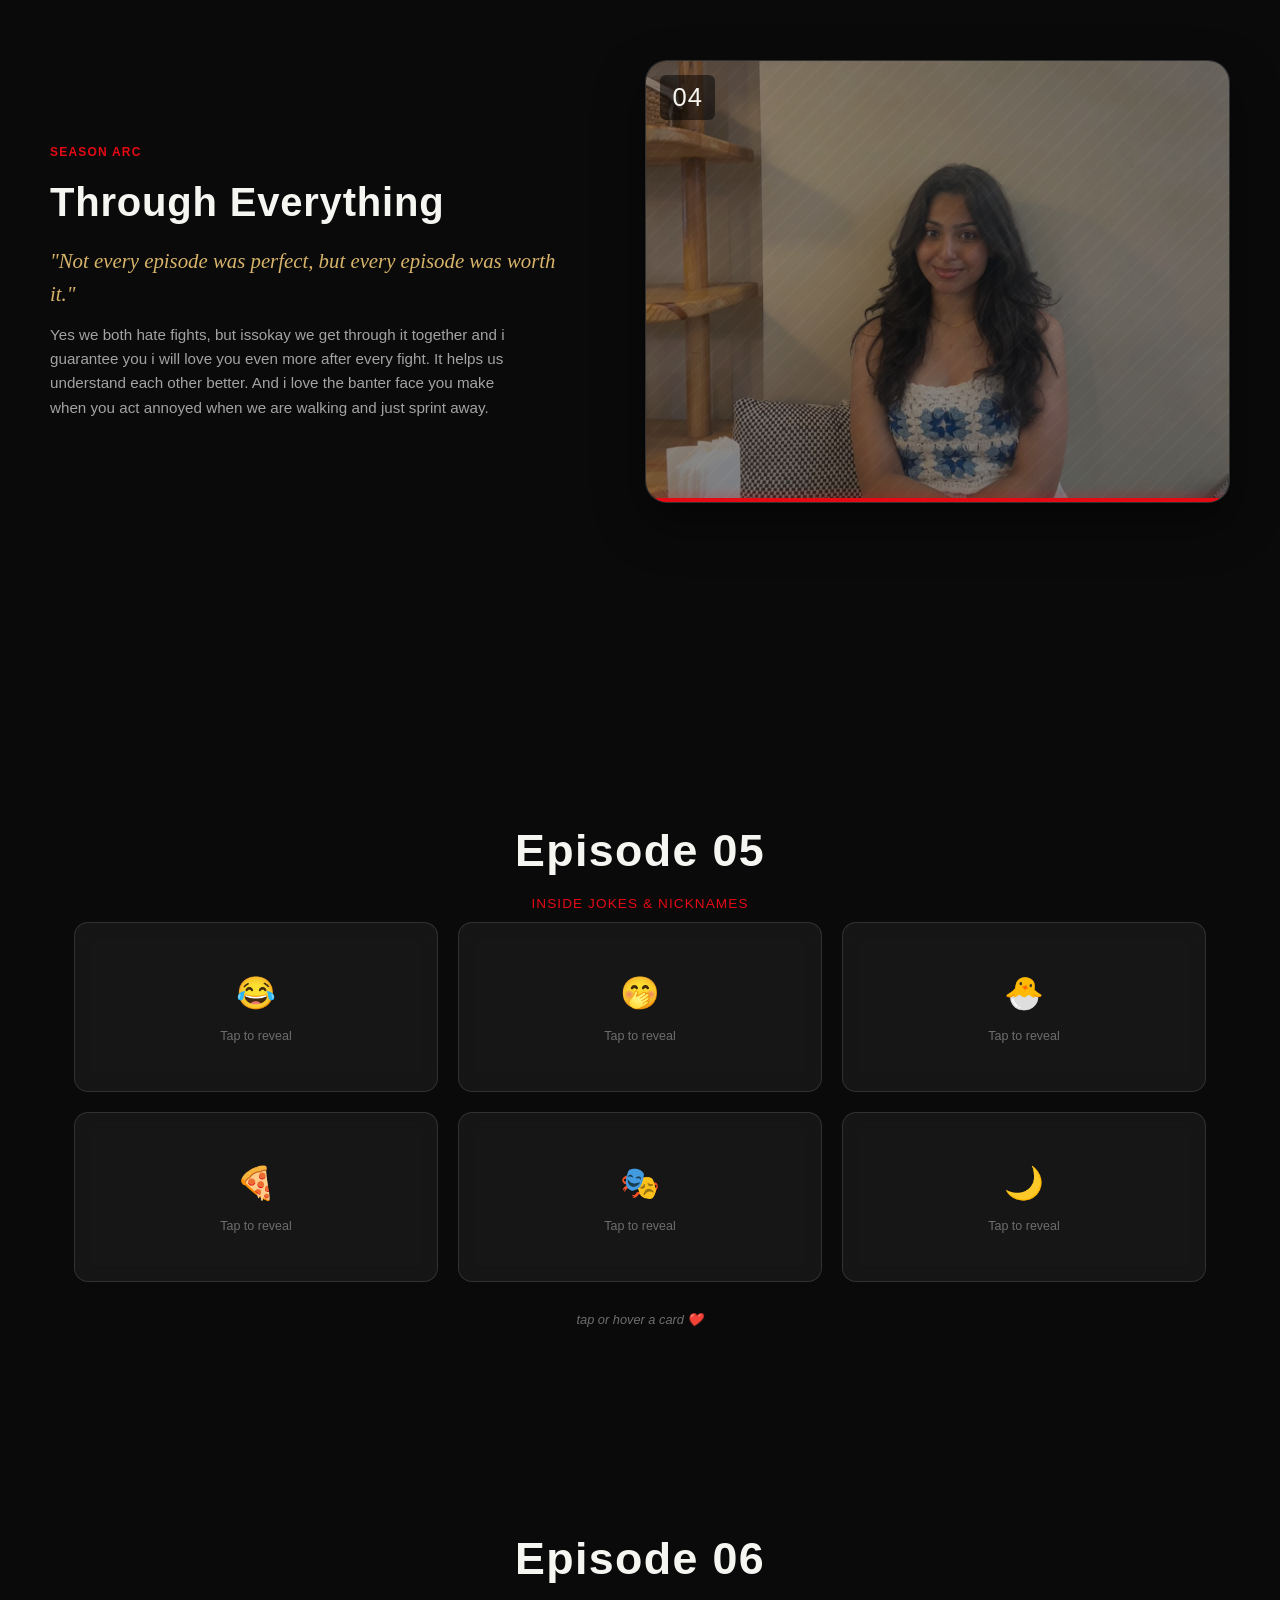
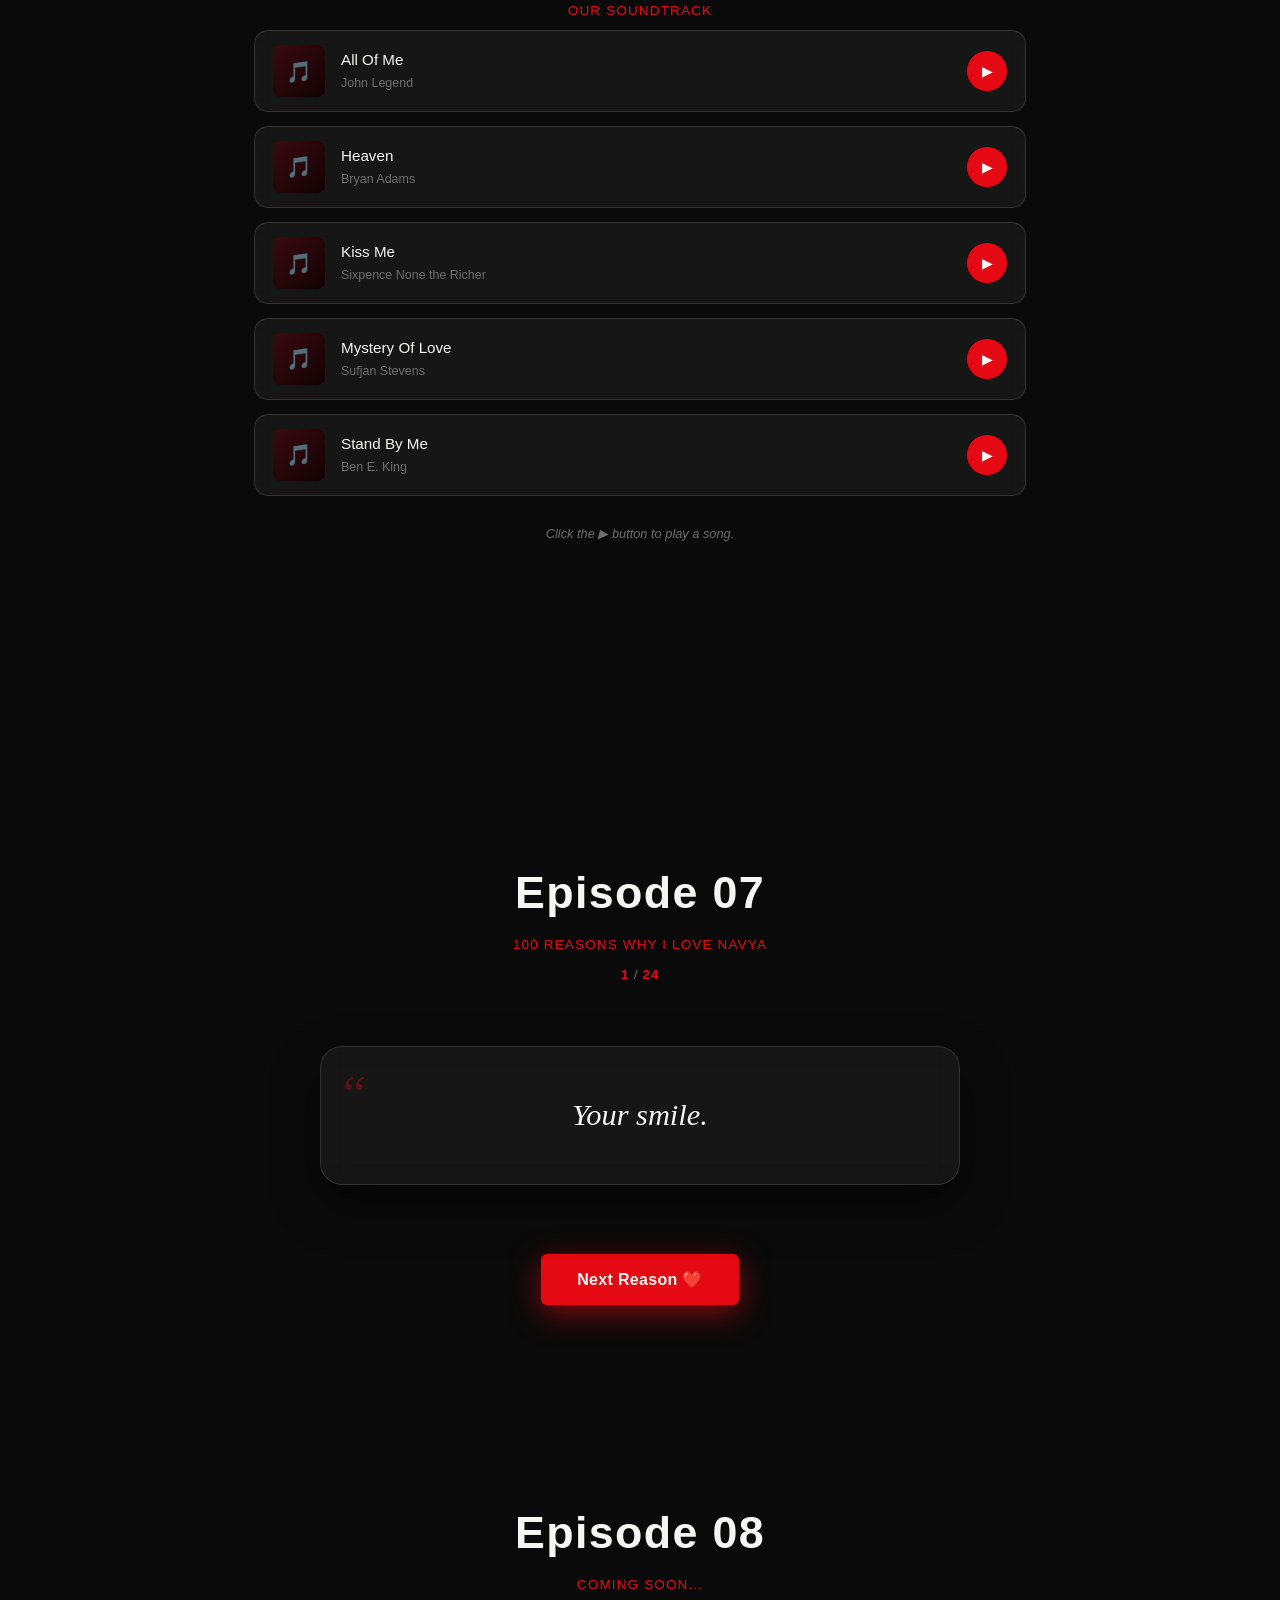
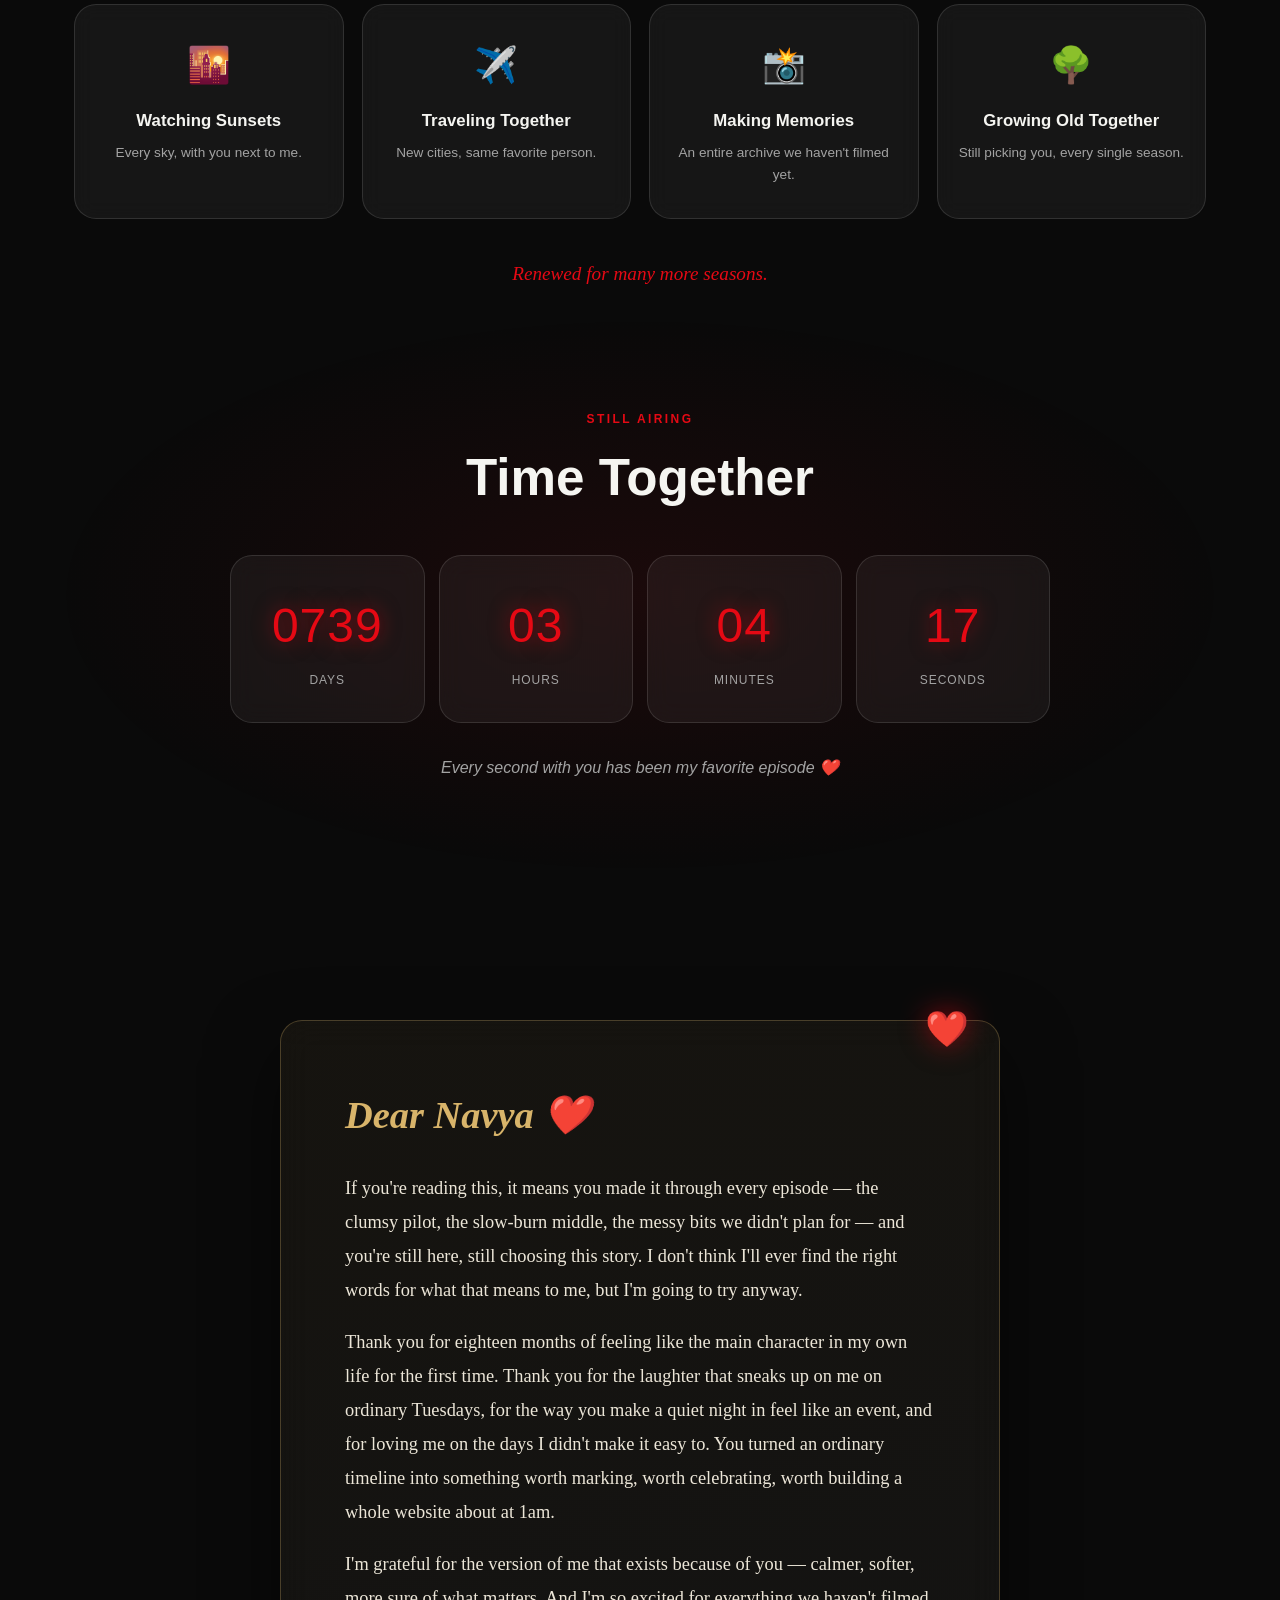
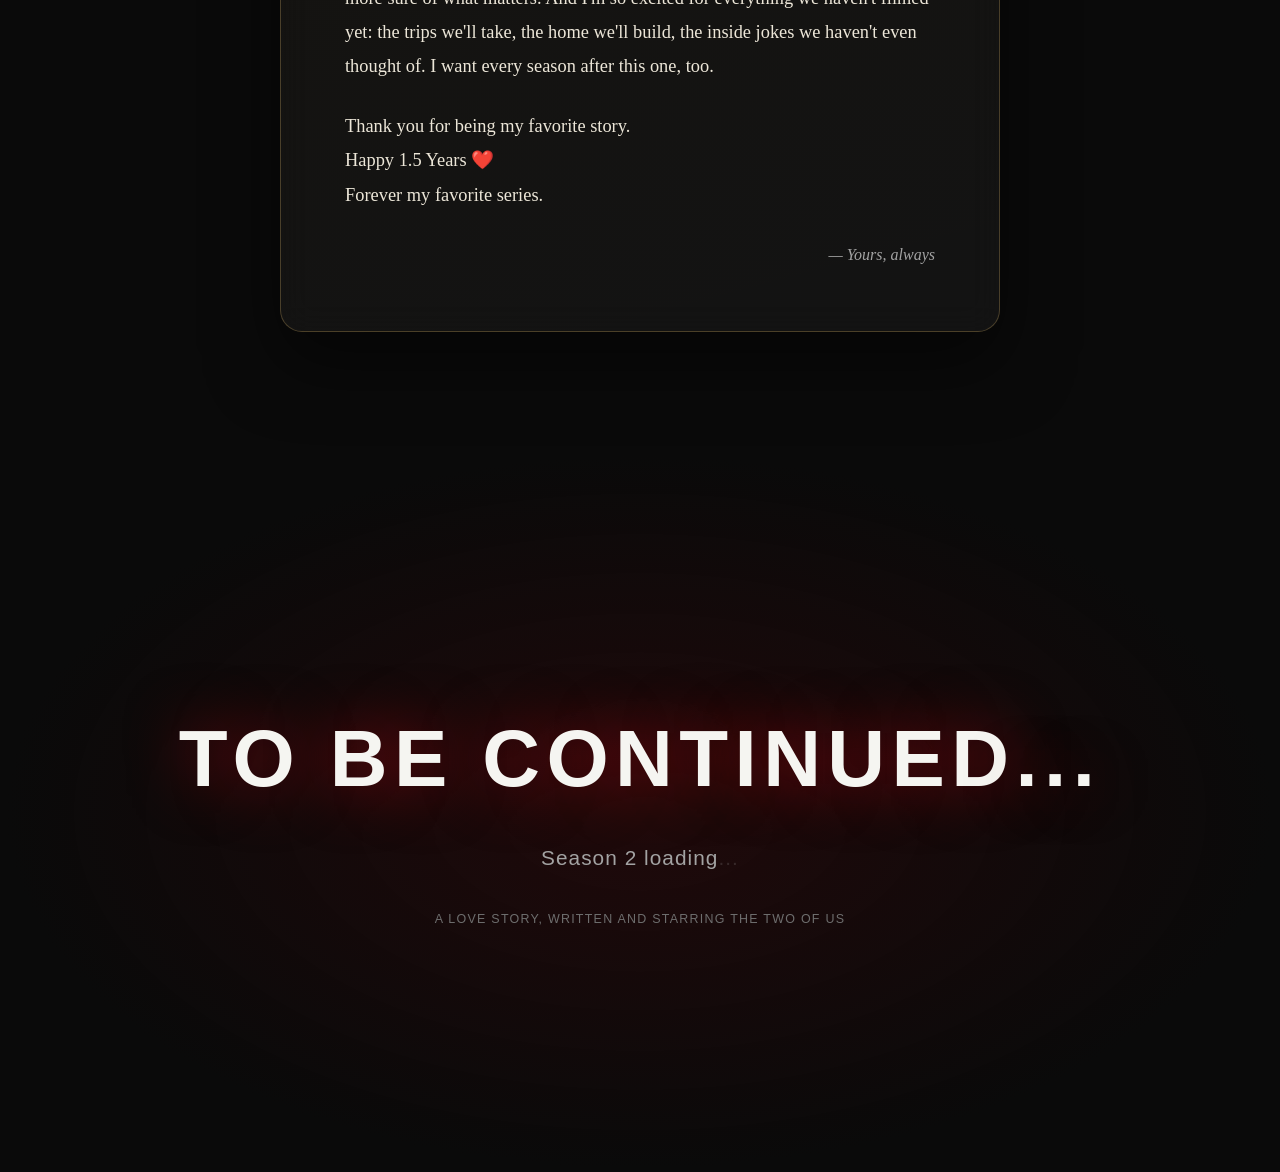
==== commit 83ffdd93: "Update index.html" ====
--- a/index.html
+++ b/index.html
@@ -242,62 +242,75 @@
   </section>
 
   <!-- ---------- EPISODE 6 — OUR SOUNDTRACK ---------- -->
-  <section id="soundtrack">
-    <div class="section-heading fade-in">
-      <h2>Episode 06</h2>
-      <p>Our Soundtrack</p>
-    </div>
-
-    <div class="song-list fade-in">
-
-      <div class="song-card" data-track="1">
-        <div class="album-art"><span>🎵</span></div>
-        <div class="song-info">
-          <p class="song-title">Our Song #1</p>
-          <p class="song-artist">add the song title &amp; artist</p>
-        </div>
-        <div class="equalizer"><span></span><span></span><span></span><span></span></div>
-        <button class="play-btn" aria-label="Play song 1">▶</button>
-        <!-- Replace src below with your real audio file to make this fully playable -->
-        <audio src="" preload="none"></audio>
-      </div>
-
-      <div class="song-card" data-track="2">
-        <div class="album-art"><span>🎵</span></div>
-        <div class="song-info">
-          <p class="song-title">Our Song #2</p>
-          <p class="song-artist">add the song title &amp; artist</p>
-        </div>
-        <div class="equalizer"><span></span><span></span><span></span><span></span></div>
-        <button class="play-btn" aria-label="Play song 2">▶</button>
-        <audio src="" preload="none"></audio>
-      </div>
-
-      <div class="song-card" data-track="3">
-        <div class="album-art"><span>🎵</span></div>
-        <div class="song-info">
-          <p class="song-title">The "Us" Anthem</p>
-          <p class="song-artist">add the song title &amp; artist</p>
-        </div>
-        <div class="equalizer"><span></span><span></span><span></span><span></span></div>
-        <button class="play-btn" aria-label="Play song 3">▶</button>
-        <audio src="" preload="none"></audio>
-      </div>
-
-      <div class="song-card" data-track="4">
-        <div class="album-art"><span>🎵</span></div>
-        <div class="song-info">
-          <p class="song-title">The Road-Trip One</p>
-          <p class="song-artist">add the song title &amp; artist</p>
-        </div>
-        <div class="equalizer"><span></span><span></span><span></span><span></span></div>
-        <button class="play-btn" aria-label="Play song 4">▶</button>
-        <audio src="" preload="none"></audio>
-      </div>
-
-    </div>
-    <p class="hint-text fade-in">tip: add real mp3 files and drop the file path into each &lt;audio src=""&gt; tag in index.html</p>
-  </section>
+<section id="soundtrack">
+  <div class="section-heading fade-in">
+    <h2>Episode 06</h2>
+    <p>Our Soundtrack</p>
+  </div>
+
+  <div class="song-list fade-in">
+
+    <div class="song-card" data-track="1">
+      <div class="album-art"><span>🎵</span></div>
+      <div class="song-info">
+        <p class="song-title">All Of Me</p>
+        <p class="song-artist">John Legend</p>
+      </div>
+      <div class="equalizer"><span></span><span></span><span></span><span></span></div>
+      <button class="play-btn" aria-label="Play All Of Me">▶</button>
+      <audio src="audio/AllOfMe.mp3" preload="none"></audio>
+    </div>
+
+    <div class="song-card" data-track="2">
+      <div class="album-art"><span>🎵</span></div>
+      <div class="song-info">
+        <p class="song-title">Heaven</p>
+        <p class="song-artist">Bryan Adams</p>
+      </div>
+      <div class="equalizer"><span></span><span></span><span></span><span></span></div>
+      <button class="play-btn" aria-label="Play Heaven">▶</button>
+      <audio src="audio/Heaven.mp3" preload="none"></audio>
+    </div>
+
+    <div class="song-card" data-track="3">
+      <div class="album-art"><span>🎵</span></div>
+      <div class="song-info">
+        <p class="song-title">Kiss Me</p>
+        <p class="song-artist">Sixpence None the Richer</p>
+      </div>
+      <div class="equalizer"><span></span><span></span><span></span><span></span></div>
+      <button class="play-btn" aria-label="Play Kiss Me">▶</button>
+      <audio src="audio/KissMe.mp3" preload="none"></audio>
+    </div>
+
+    <div class="song-card" data-track="4">
+      <div class="album-art"><span>🎵</span></div>
+      <div class="song-info">
+        <p class="song-title">Mystery Of Love</p>
+        <p class="song-artist">Sufjan Stevens</p>
+      </div>
+      <div class="equalizer"><span></span><span></span><span></span><span></span></div>
+      <button class="play-btn" aria-label="Play Mystery Of Love">▶</button>
+      <audio src="audio/MysteryOfLove.mp3" preload="none"></audio>
+    </div>
+
+    <div class="song-card" data-track="5">
+      <div class="album-art"><span>🎵</span></div>
+      <div class="song-info">
+        <p class="song-title">Stand By Me</p>
+        <p class="song-artist">Ben E. King</p>
+      </div>
+      <div class="equalizer"><span></span><span></span><span></span><span></span></div>
+      <button class="play-btn" aria-label="Play Stand By Me">▶</button>
+      <audio src="audio/StandByMe.mp3" preload="none"></audio>
+    </div>
+
+  </div>
+
+  <p class="hint-text fade-in">
+    Click the ▶ button to play a song.
+  </p>
+</section>
 
   <!-- ---------- EPISODE 7 — 100 REASONS WHY I LOVE NAVYA ---------- -->
   <section id="reasons">
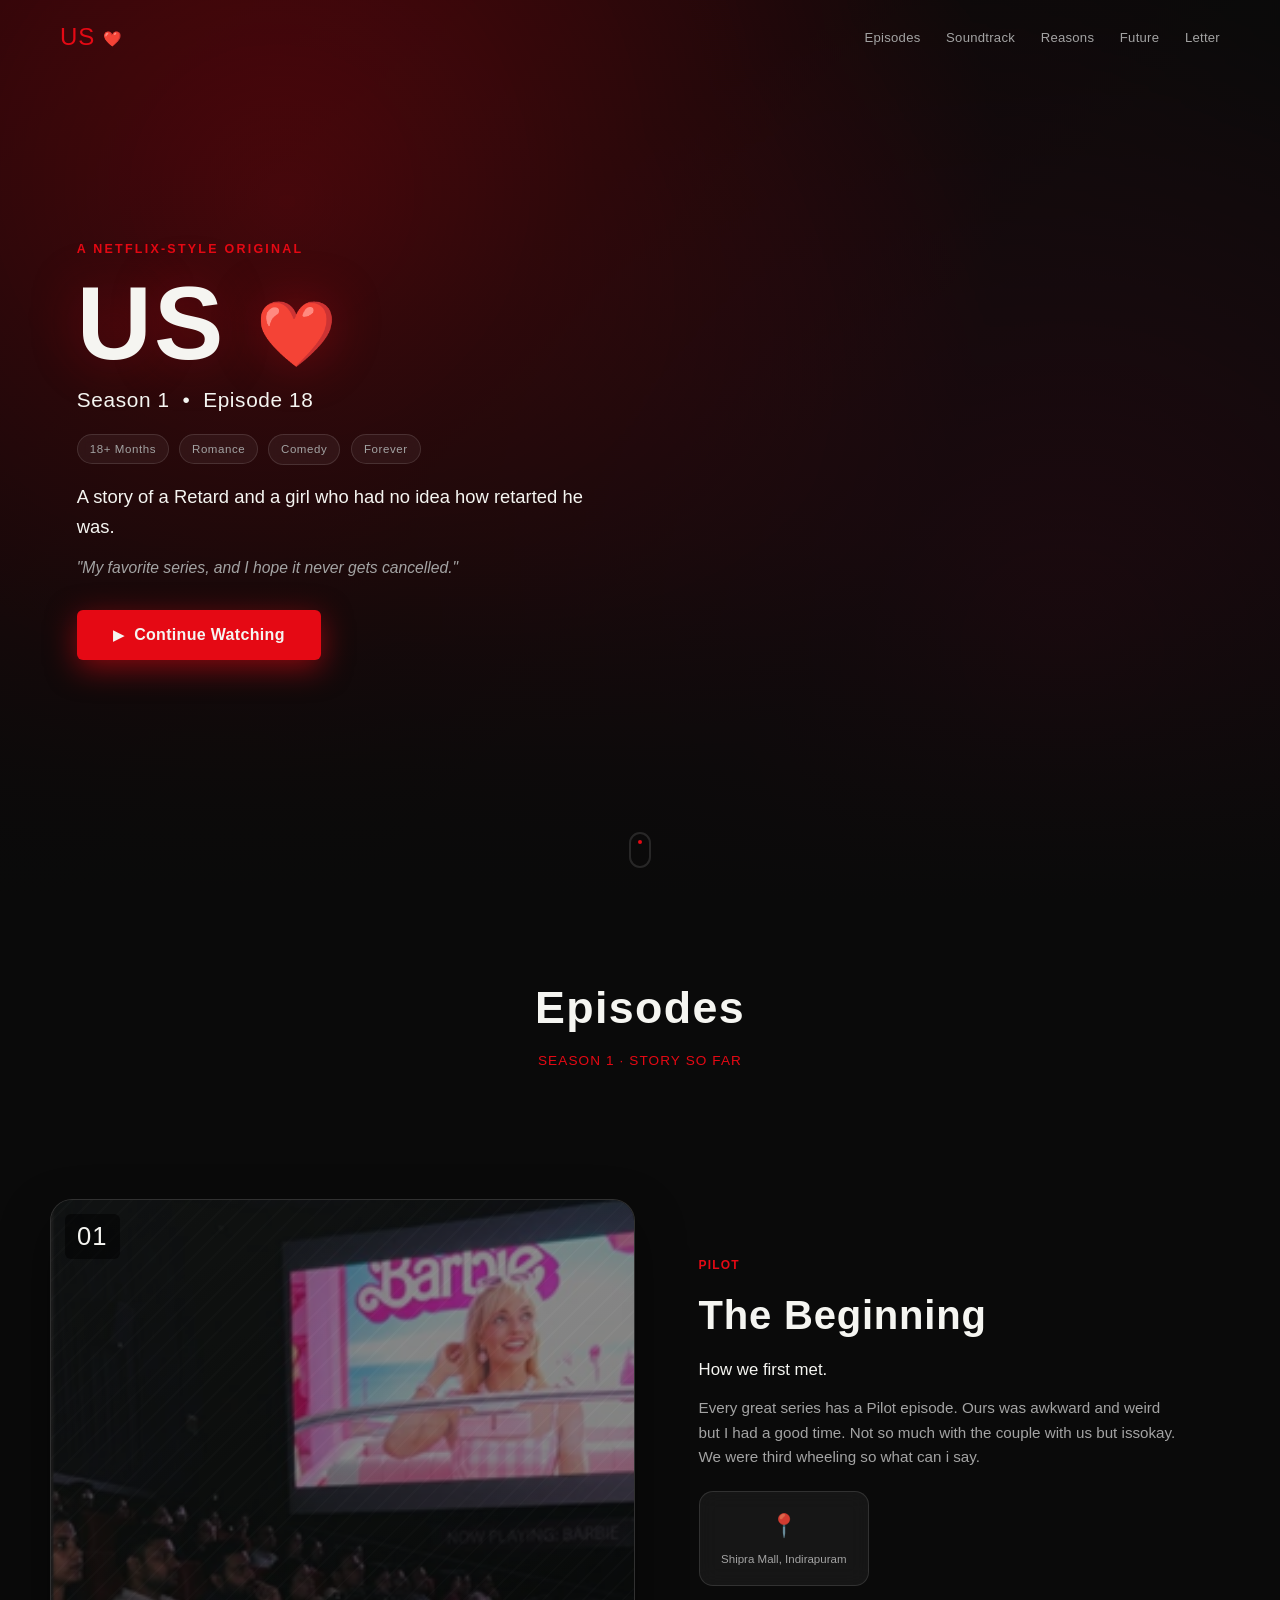
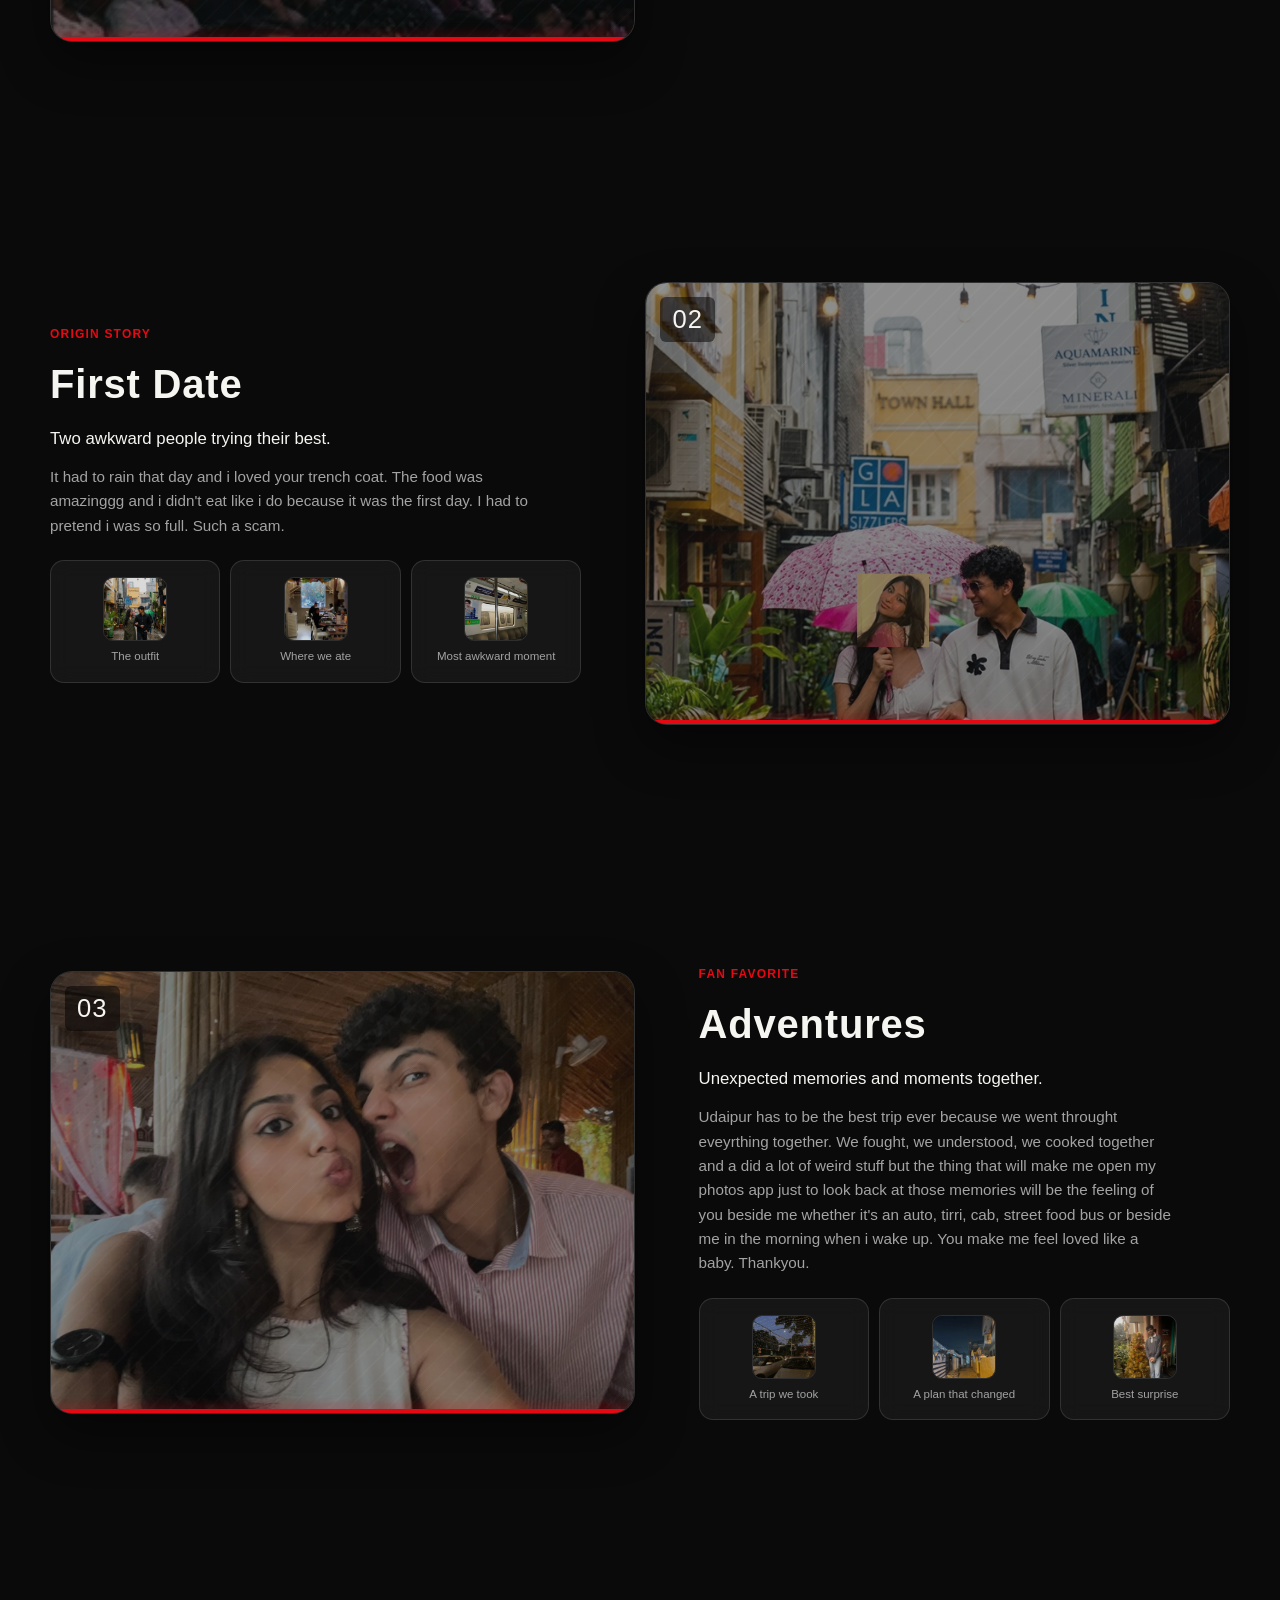
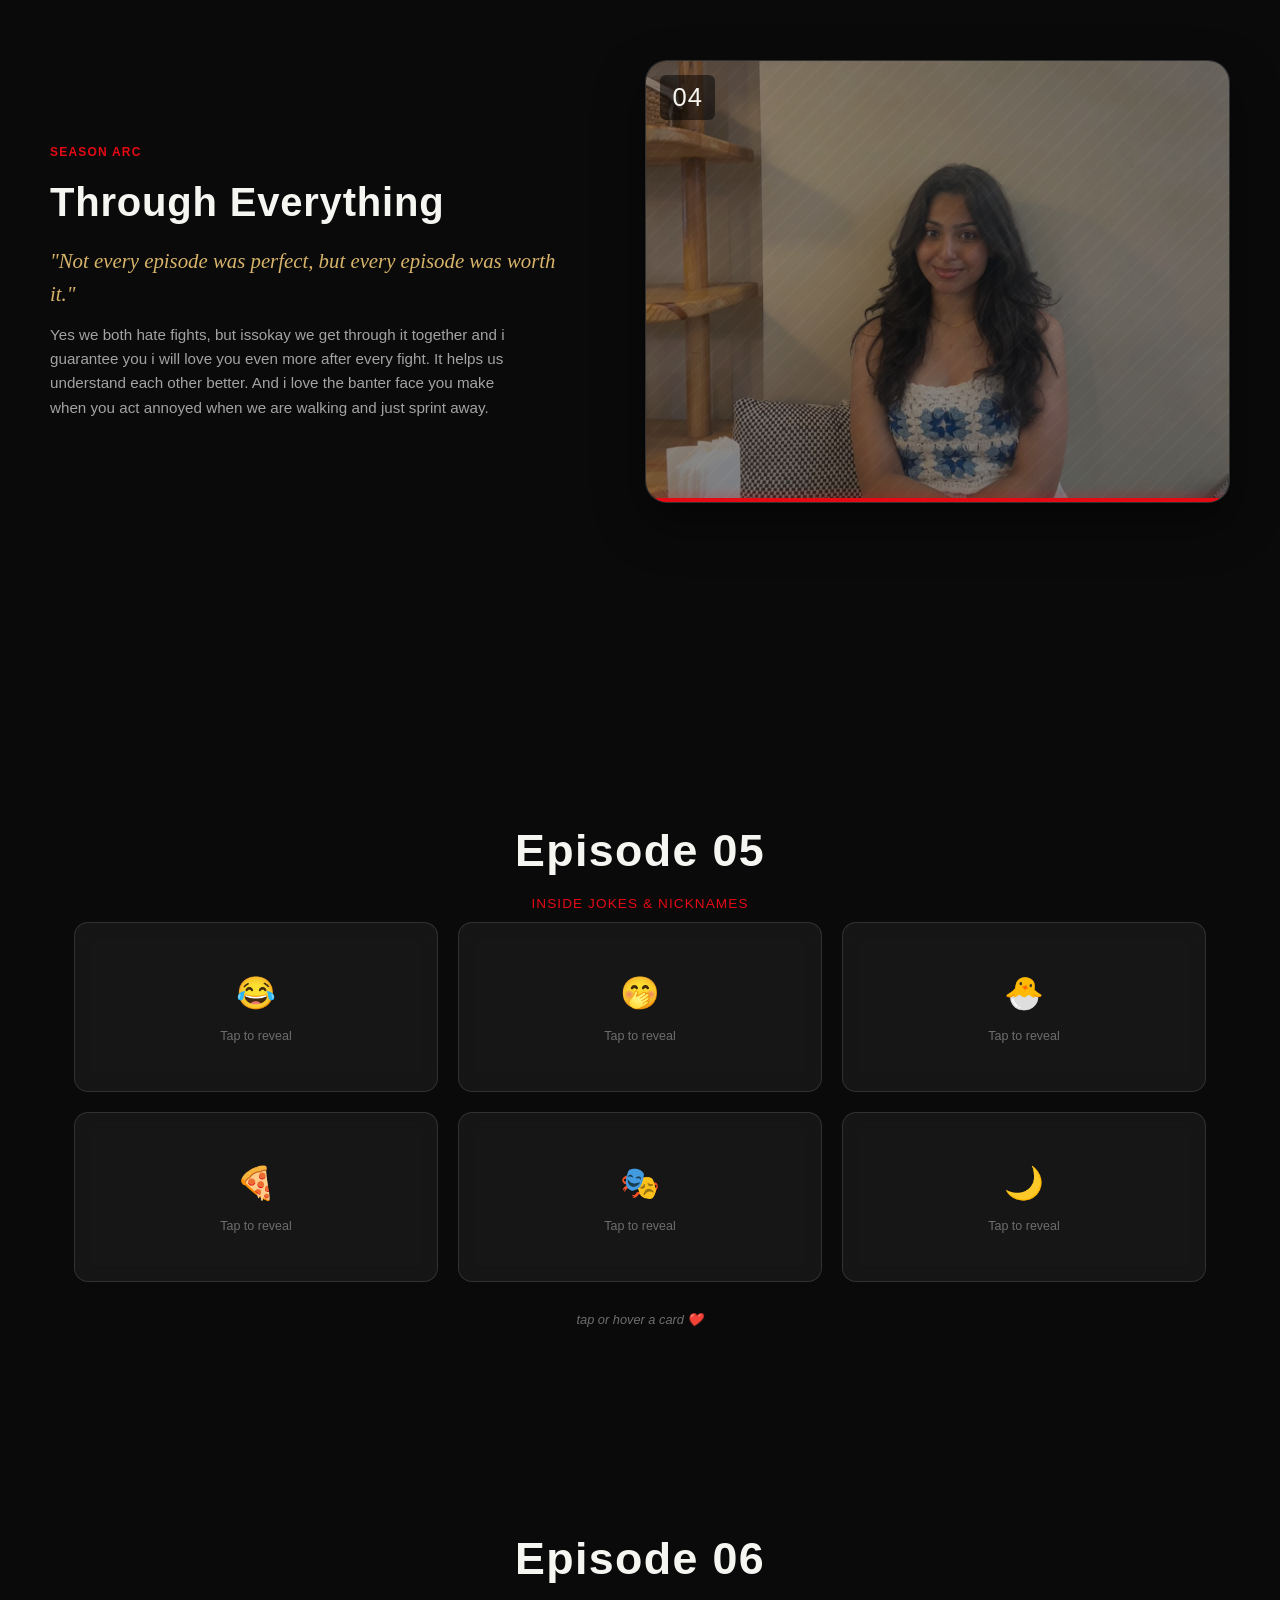
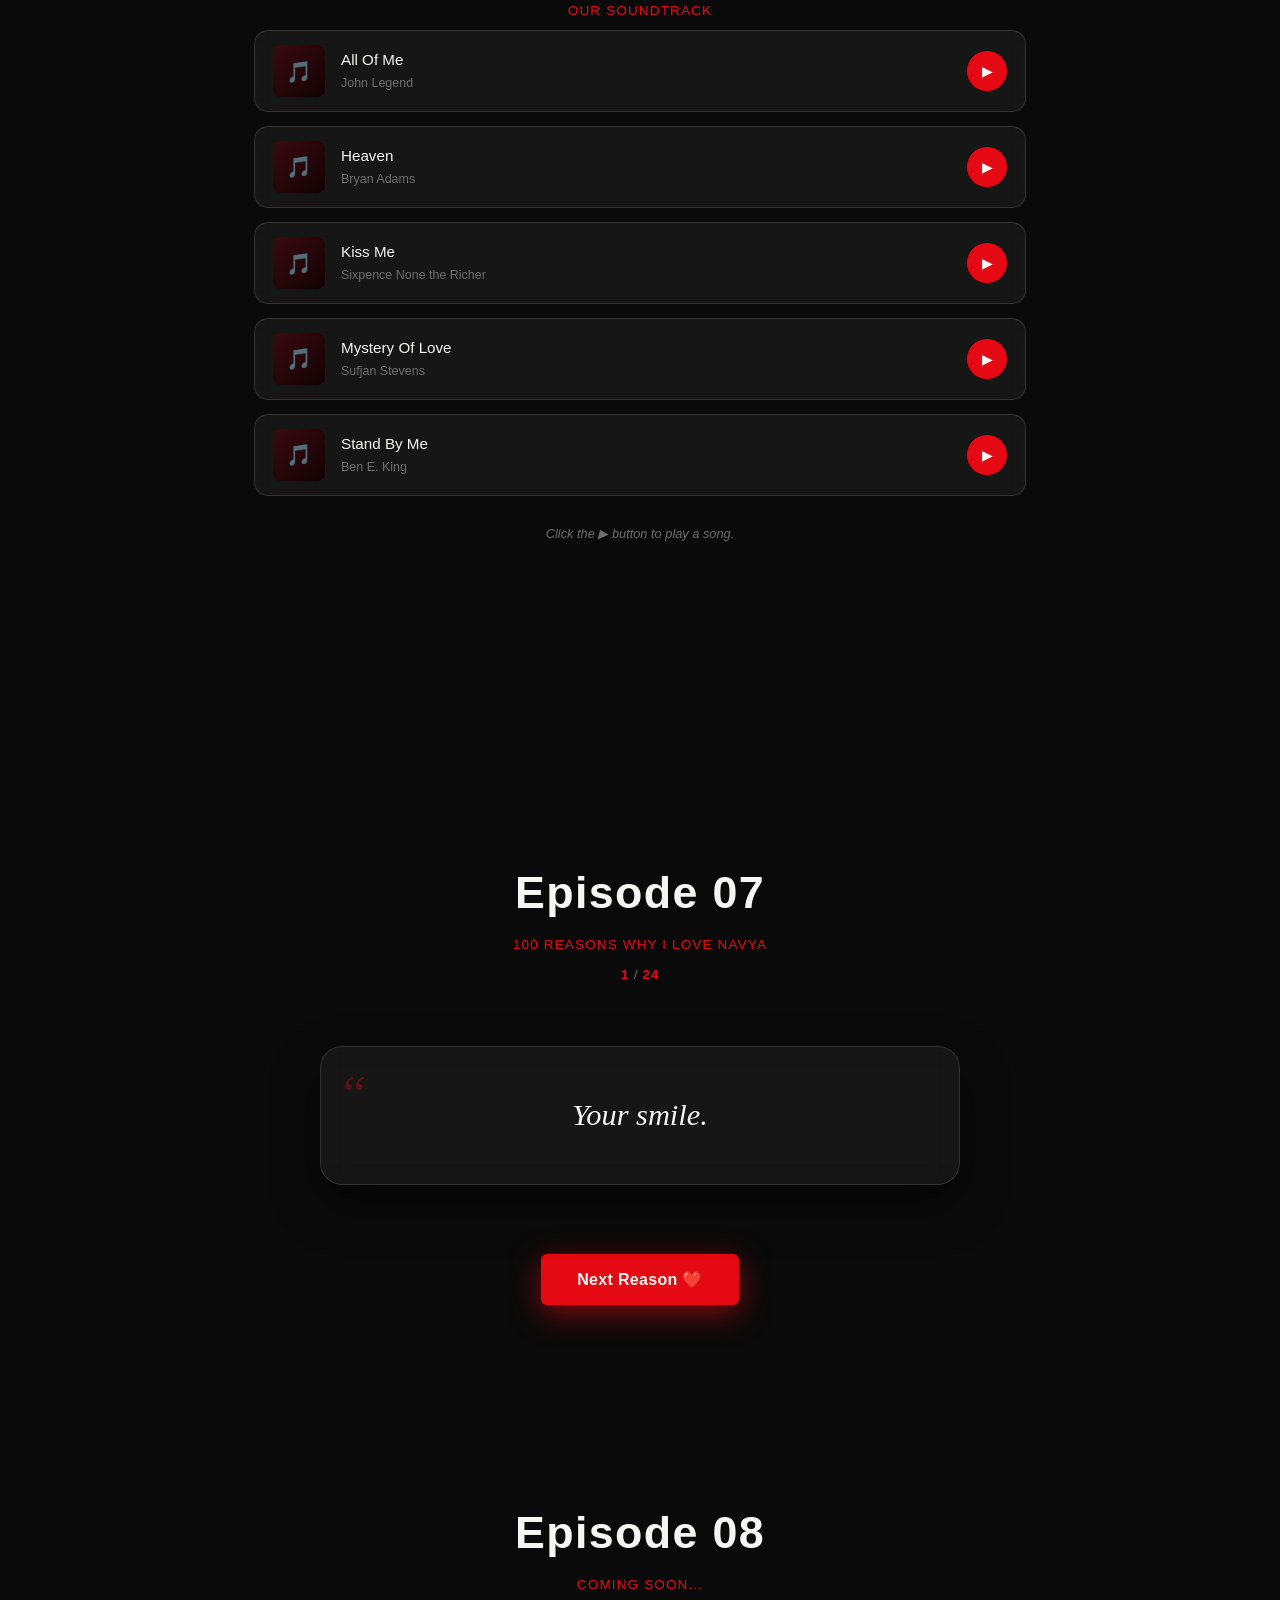
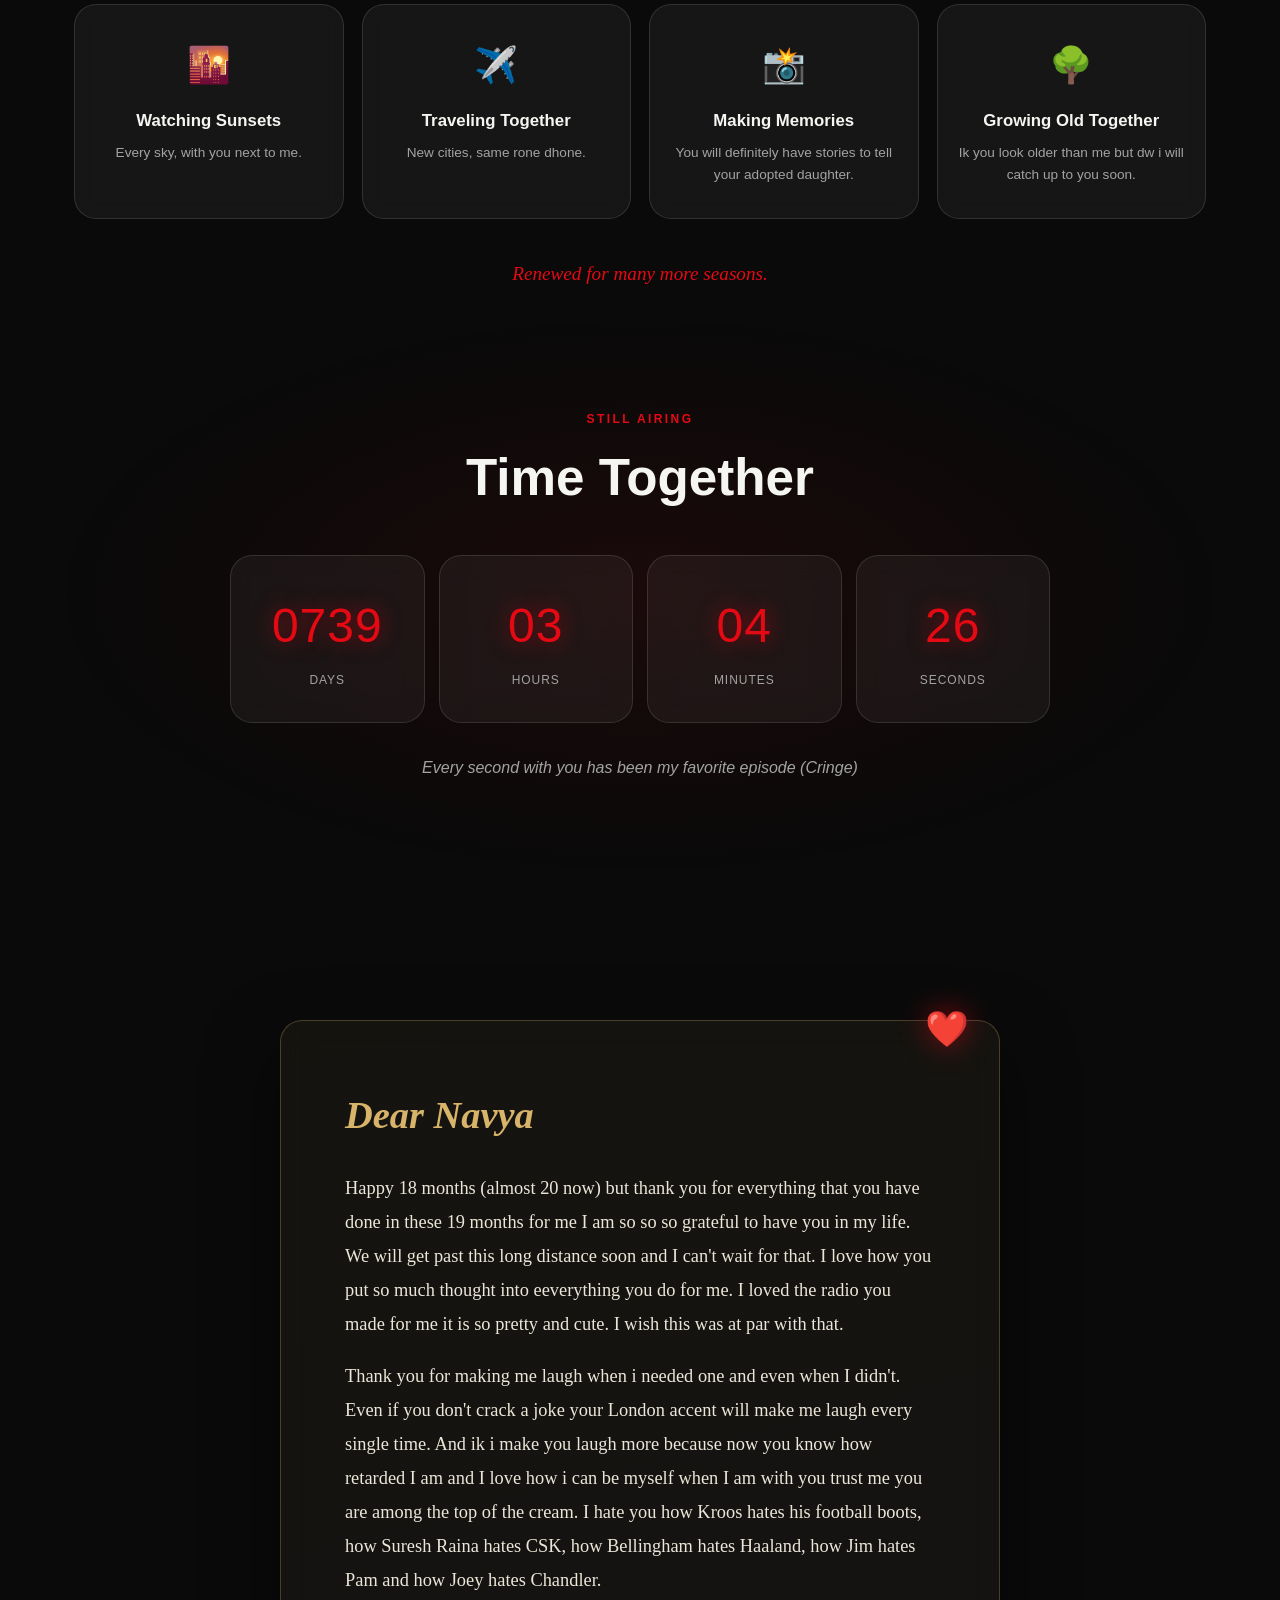
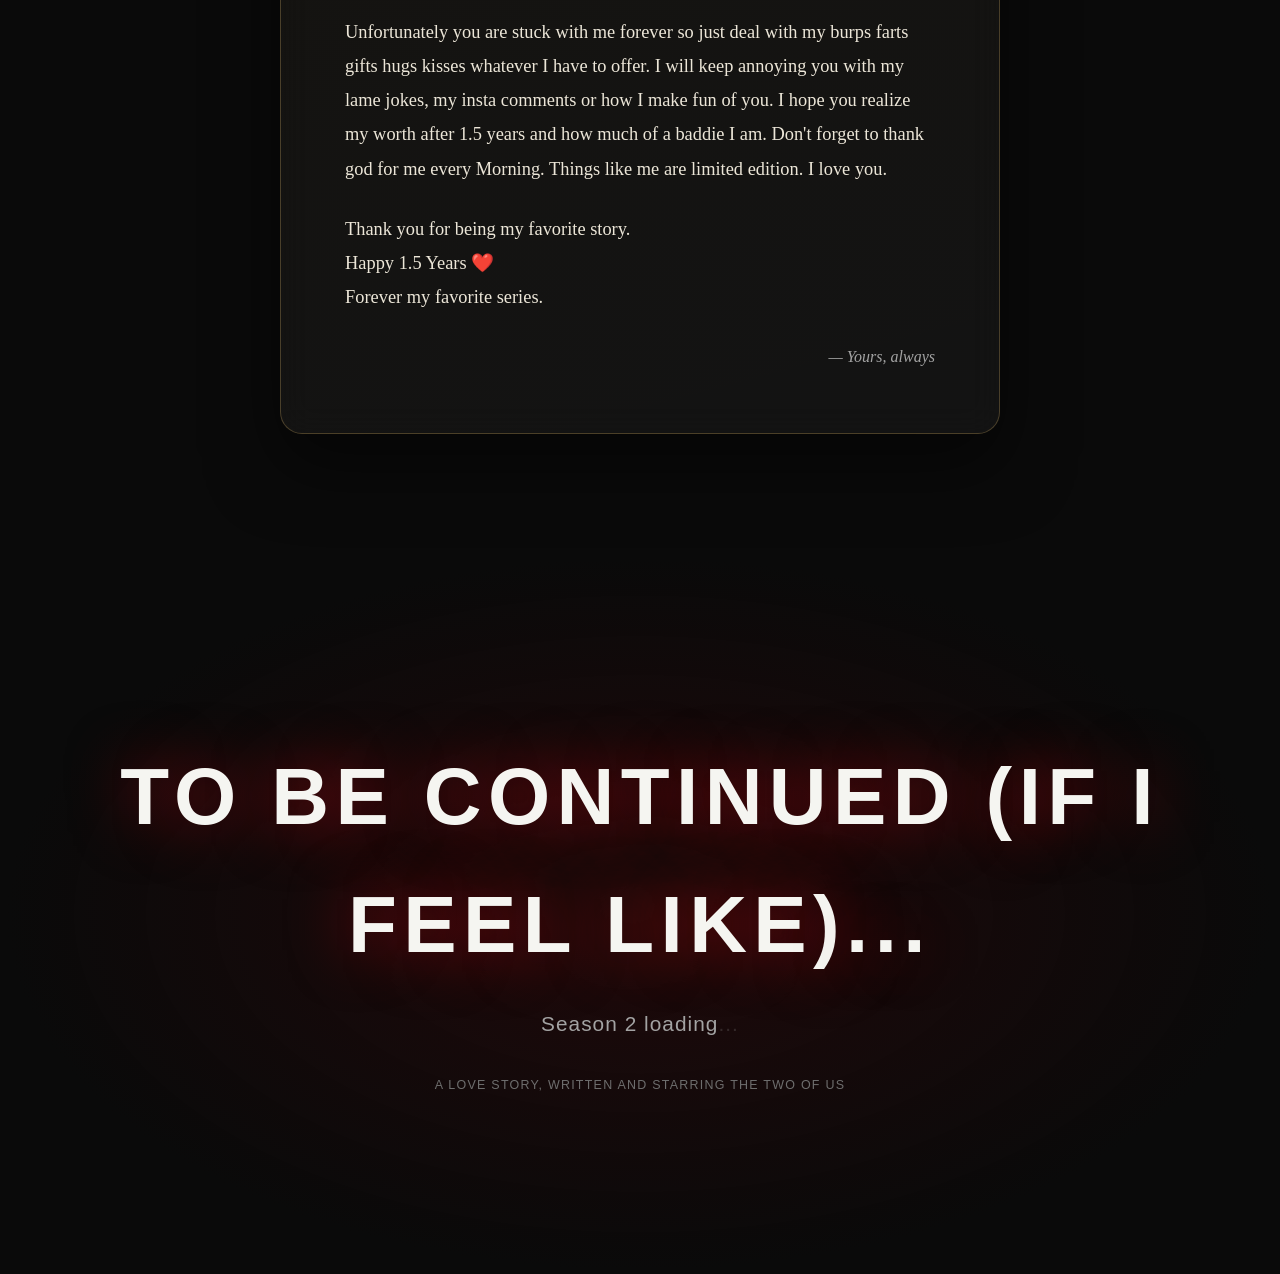
==== commit 7b3beee8: "Update index.html" ====
--- a/index.html
+++ b/index.html
@@ -3,7 +3,7 @@
 <head>
   <meta charset="UTF-8" />
   <meta name="viewport" content="width=device-width, initial-scale=1.0, viewport-fit=cover" />
-  <title>US ❤️ | Season 1 · Episode 18</title>
+  <title>US  | Season 1 · Episode 18</title>
   <meta name="description" content="A Netflix-style love story. US ❤️ — Season 1, Episode 18." />
 
   <!-- Google Fonts:
@@ -349,17 +349,17 @@
       <div class="future-card">
         <span class="future-icon">✈️</span>
         <h4>Traveling Together</h4>
-        <p>New cities, same favorite person.</p>
+        <p>New cities, same rone dhone.</p>
       </div>
       <div class="future-card">
         <span class="future-icon">📸</span>
         <h4>Making Memories</h4>
-        <p>An entire archive we haven't filmed yet.</p>
+        <p>You will definitely have stories to tell your adopted daughter.</p>
       </div>
       <div class="future-card">
         <span class="future-icon">🌳</span>
         <h4>Growing Old Together</h4>
-        <p>Still picking you, every single season.</p>
+        <p>Ik you look older than me but dw i will catch up to you soon.</p>
       </div>
     </div>
 
@@ -393,7 +393,7 @@
         </div>
       </div>
 
-      <p class="counter-caption">Every second with you has been my favorite episode ❤️</p>
+      <p class="counter-caption">Every second with you has been my favorite episode (Cringe)</p>
     </div>
   </section>
 
@@ -403,31 +403,25 @@
   <section id="letter">
     <div class="letter-card fade-in">
       <p class="letter-stamp">❤️</p>
-      <h2 class="letter-title">Dear Navya ❤️</h2>
+      <h2 class="letter-title">Dear Navya </h2>
 
       <div class="letter-body">
         <p>
-          If you're reading this, it means you made it through every episode —
-          the clumsy pilot, the slow-burn middle, the messy bits we didn't
-          plan for — and you're still here, still choosing this story.
-          I don't think I'll ever find the right words for what that means to me,
-          but I'm going to try anyway.
+          Happy 18 months (almost 20 now) but thank you for everything that you have done in these 19 months for me I am so so so grateful to have you in my life.
+          We will get past this long distance soon and I can't wait for that. I love how you put so much thought into eeverything you do for me. I loved the 
+          radio you made for me it is so pretty and cute. I wish this was at par with that.
         </p>
         <p>
-          Thank you for eighteen months of feeling like the main character in
-          my own life for the first time. Thank you for the laughter that
-          sneaks up on me on ordinary Tuesdays, for the way you make a quiet
-          night in feel like an event, and for loving me on the days I didn't
-          make it easy to. You turned an ordinary timeline into something
-          worth marking, worth celebrating, worth building a whole website
-          about at 1am.
+          Thank you for making me laugh when i needed one and even when I didn't. Even if you don't crack a joke your London accent will make me laugh every single
+          time. And ik i make you laugh more because now you know how retarded I am and I love how i can be myself when I am with you trust me you are among the top of the cream.
+          I hate you how Kroos hates his football boots, how Suresh Raina hates CSK, how Bellingham hates Haaland, how Jim hates Pam and how Joey hates Chandler.
         </p>
         <p>
-          I'm grateful for the version of me that exists because of you — calmer,
-          softer, more sure of what matters. And I'm so excited for everything
-          we haven't filmed yet: the trips we'll take, the home we'll build,
-          the inside jokes we haven't even thought of. I want every season after
-          this one, too.
+          Unfortunately you are stuck with me forever so just deal with my burps farts gifts hugs kisses whatever I have to offer.
+          I will keep annoying you with my lame jokes, my insta comments or how I make fun of you.
+          I hope you realize my worth after 1.5 years and how much of a baddie I am. Don't forget to thank god for me every Morning.
+          Things like me are limited edition.
+          I love you.
         </p>
         <p class="letter-closing">
           Thank you for being my favorite story.<br />
@@ -436,7 +430,7 @@
         </p>
       </div>
 
-      <p class="letter-signoff">— Yours, always</p>
+      <p class="letter-signoff">— Yours, always </p>
     </div>
   </section>
 
@@ -445,7 +439,7 @@
   ========================================================== -->
   <section id="finalscene">
     <div class="final-content fade-in">
-      <h2 class="tbc-text">TO BE CONTINUED<span class="dots">...</span></h2>
+      <h2 class="tbc-text">TO BE CONTINUED (IF I FEEL LIKE)<span class="dots">...</span></h2>
       <p class="season2-text">
         Season 2 loading<span class="loading-dots"><span>.</span><span>.</span><span>.</span></span>
       </p>
